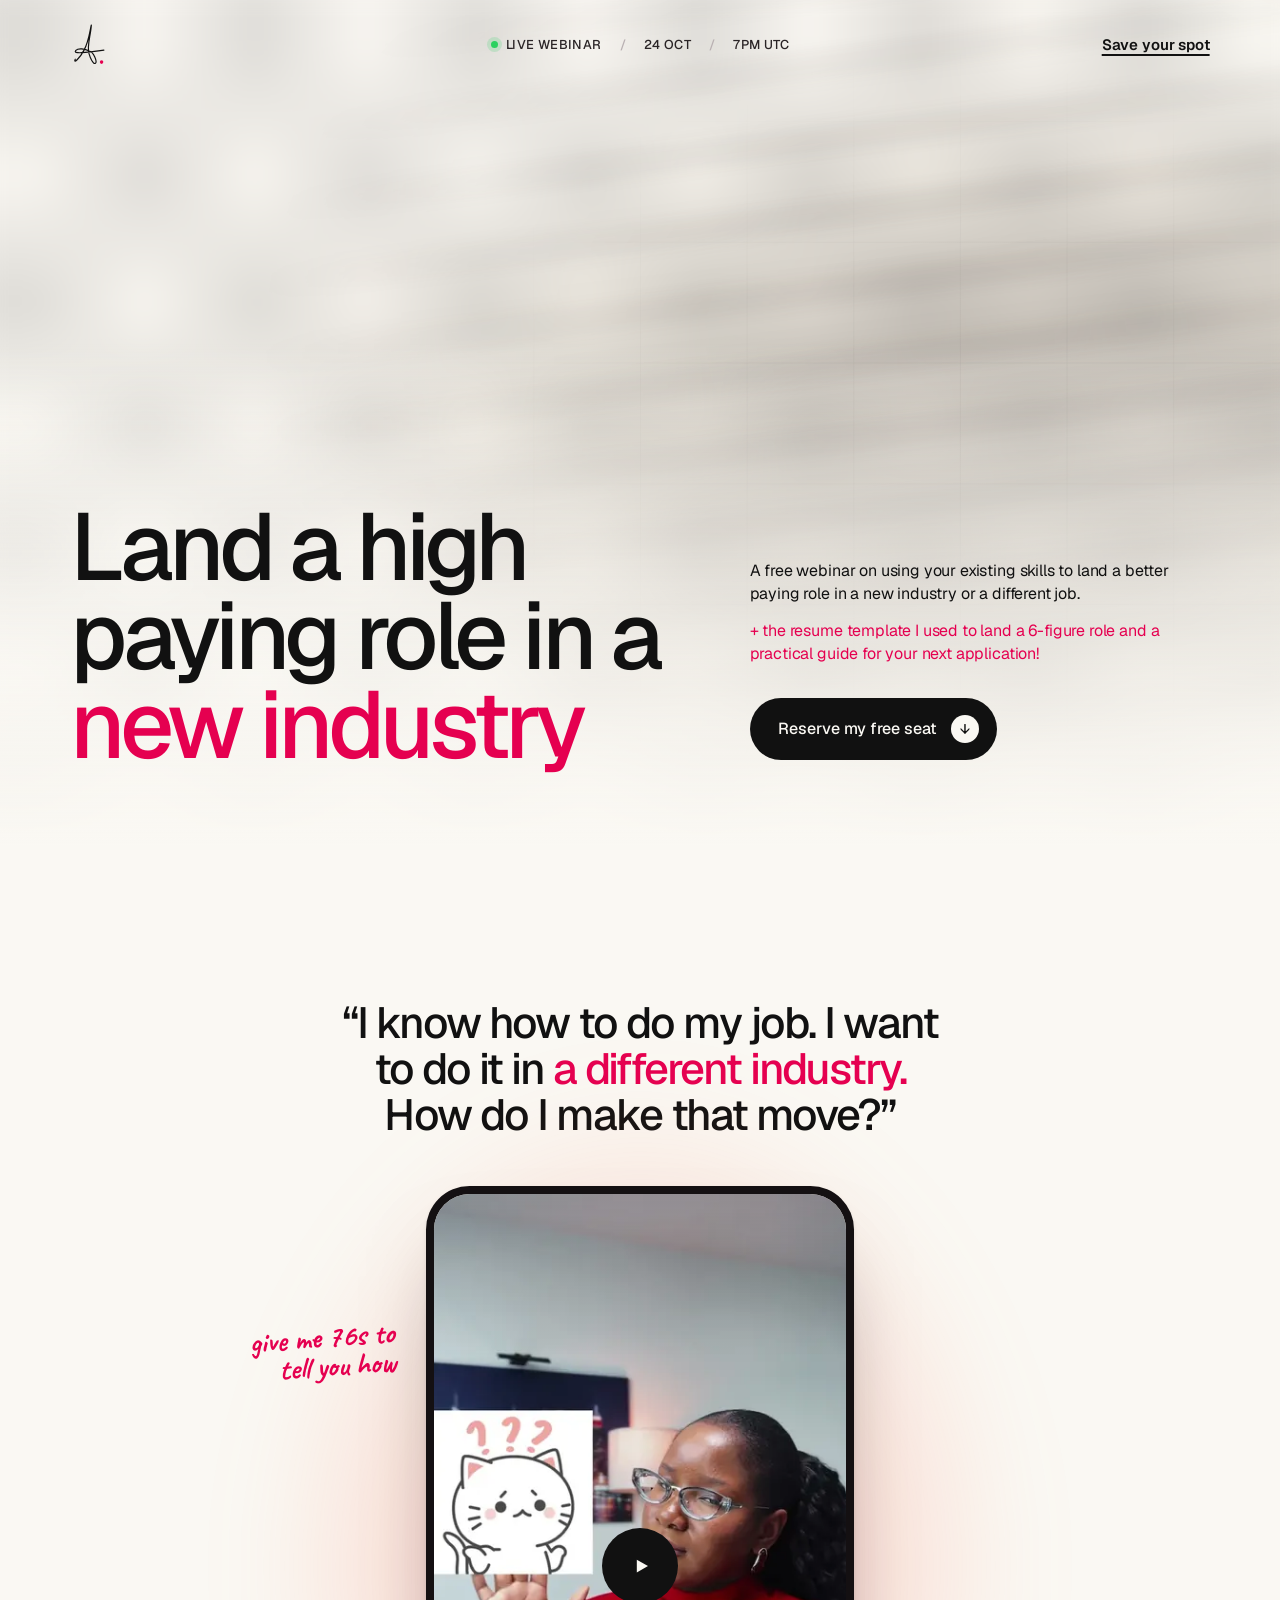
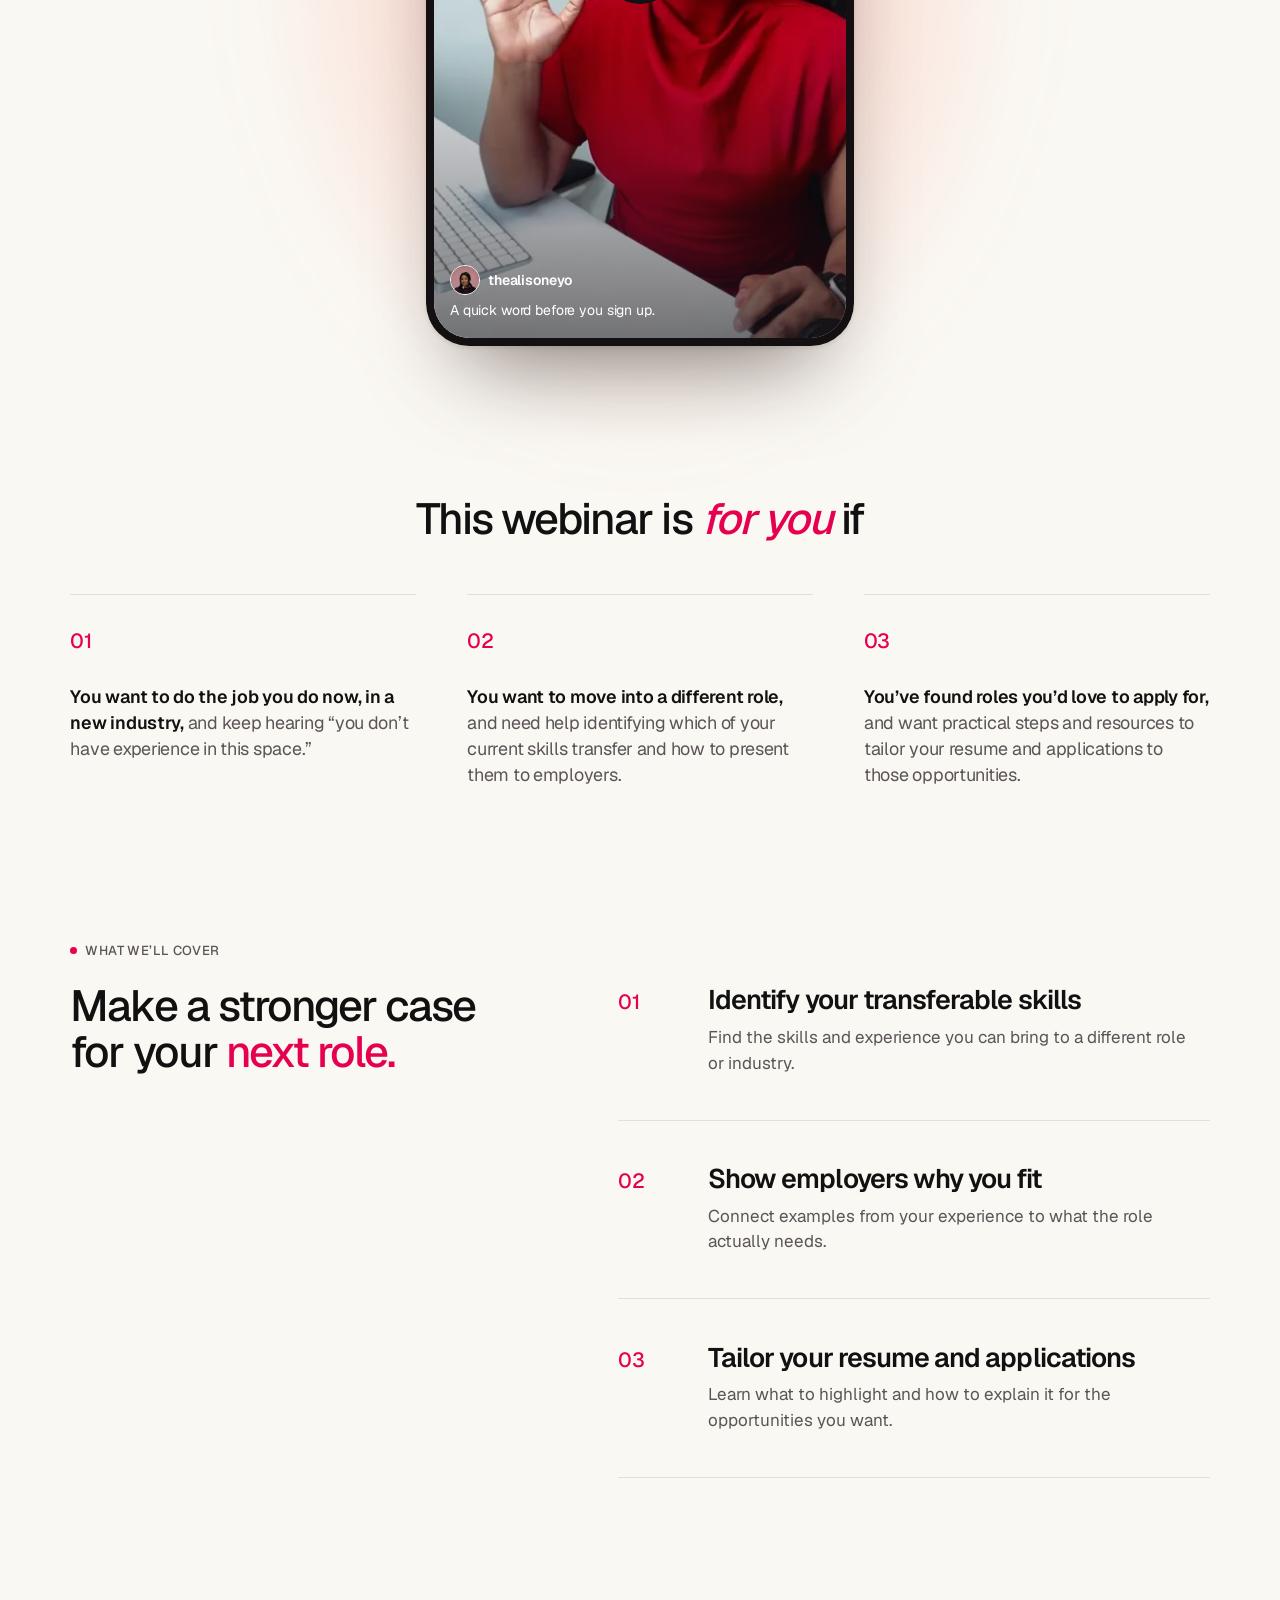
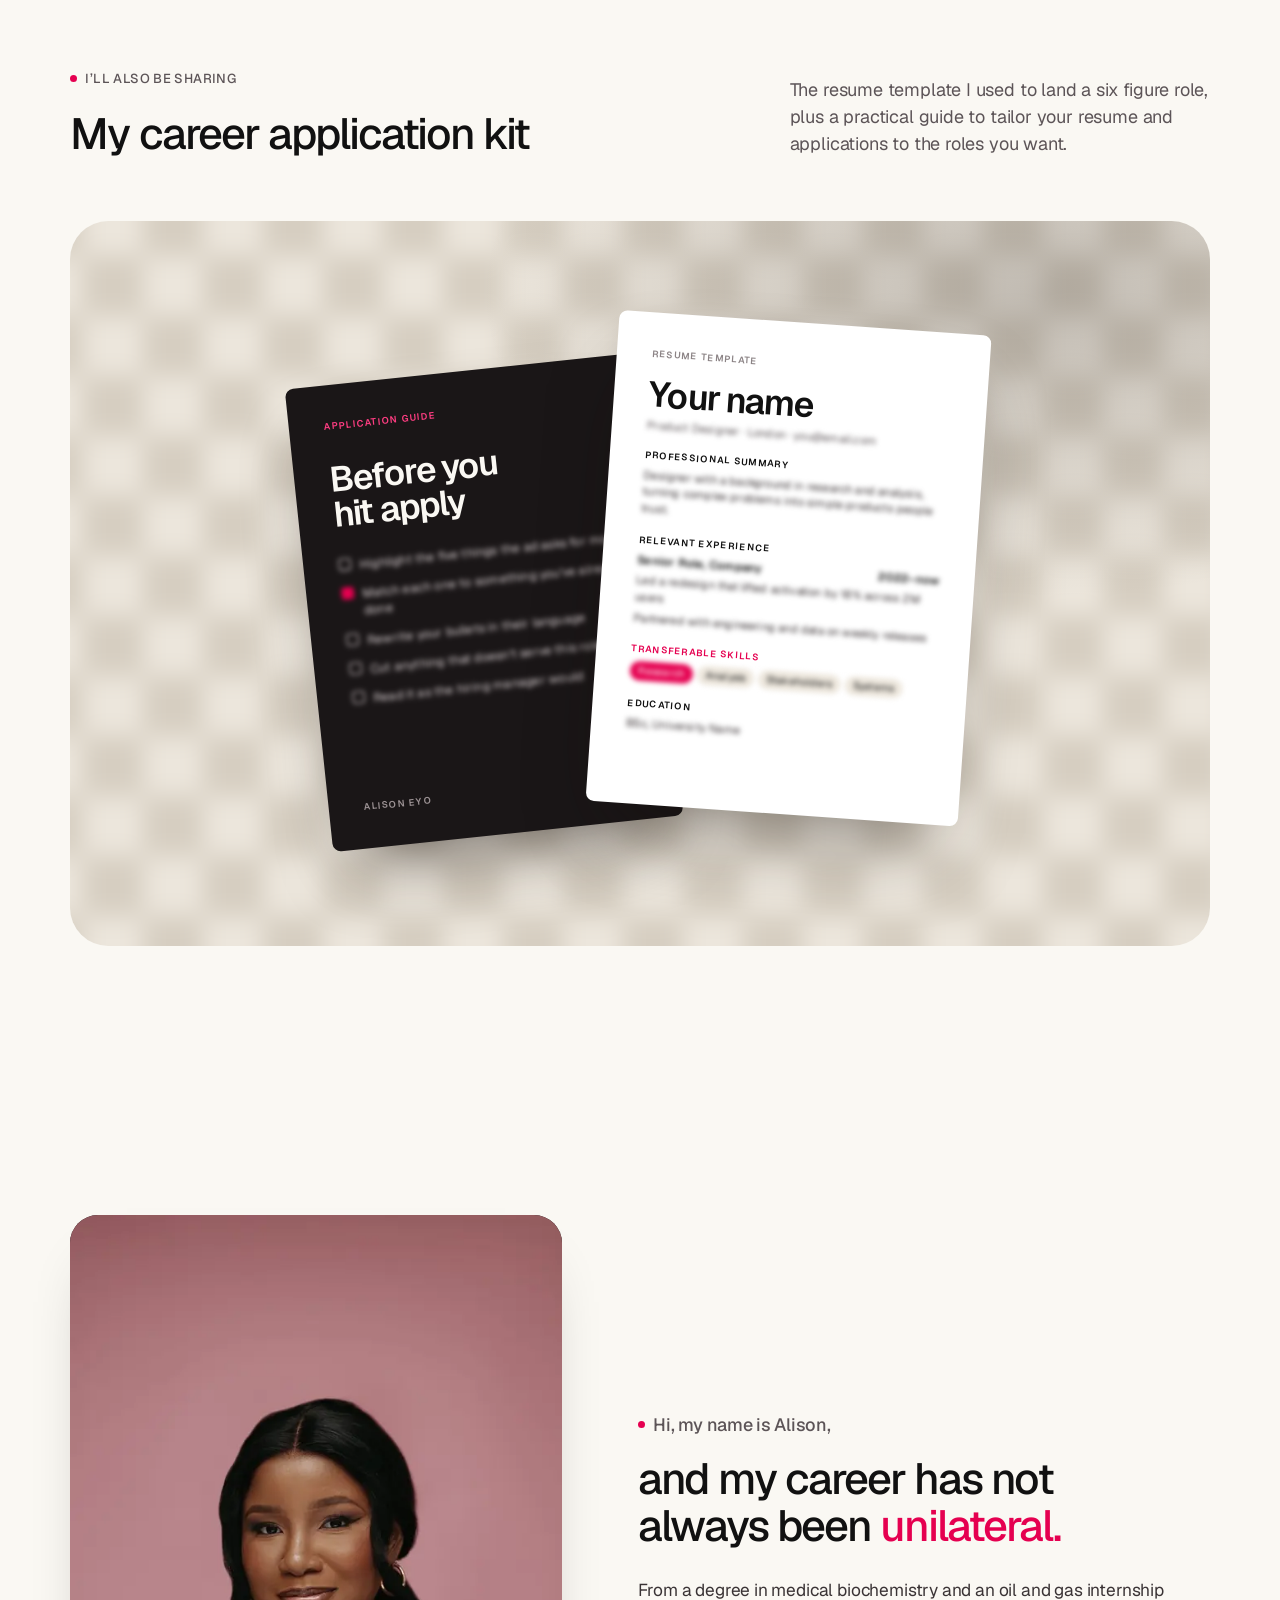
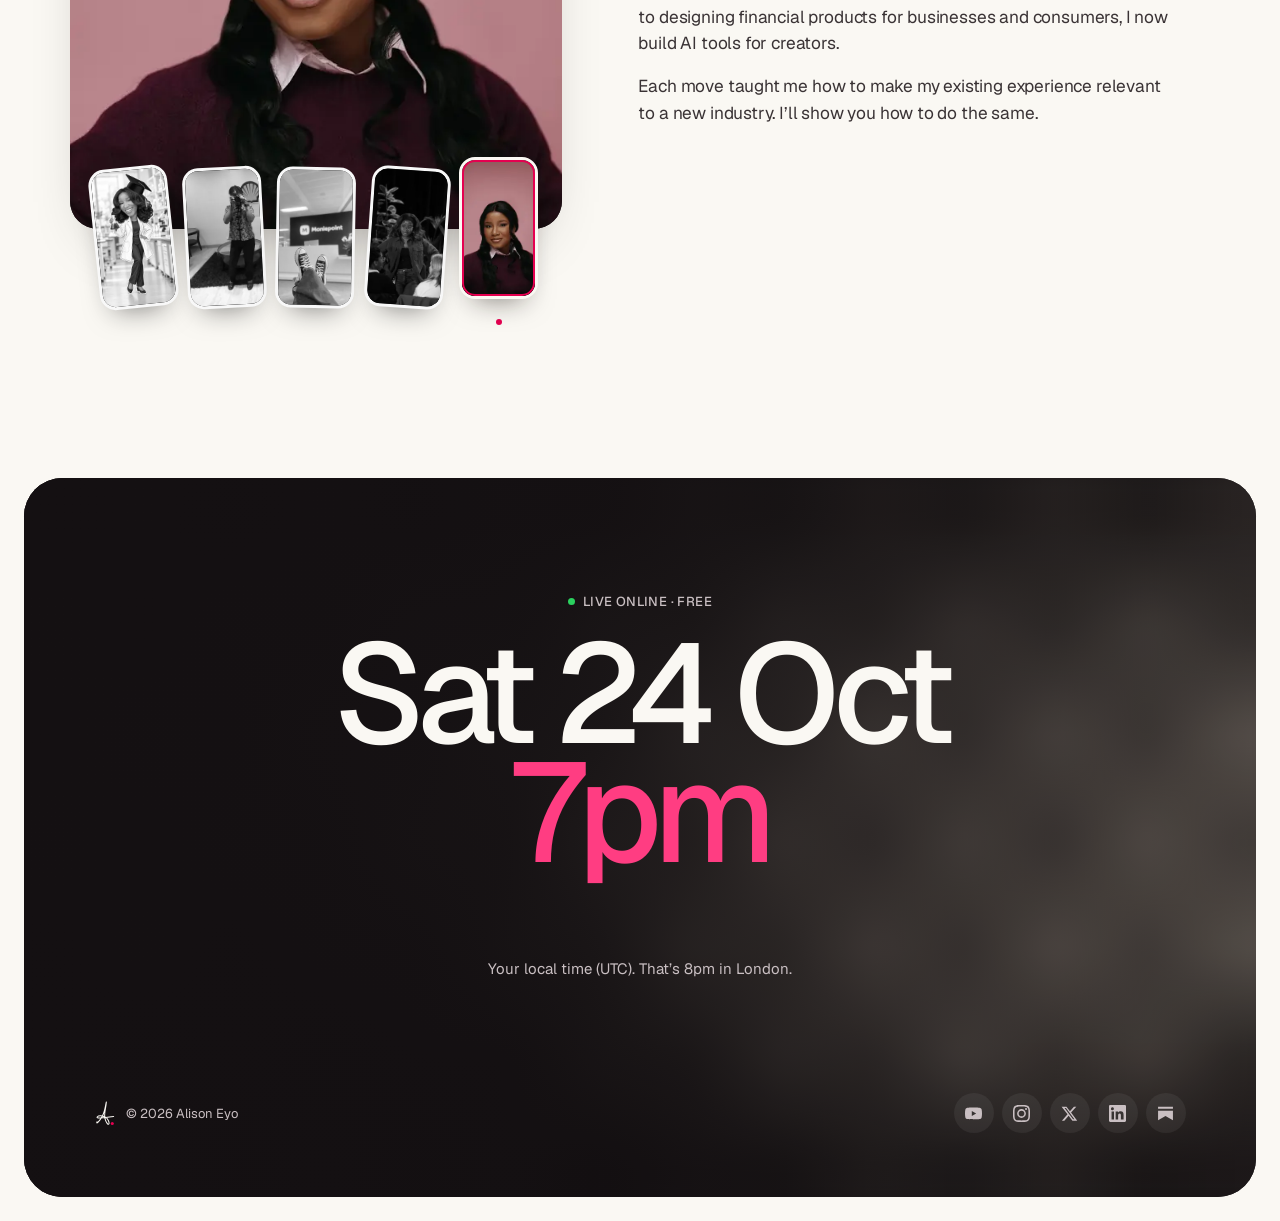
==== job/index.html @ 3618da12 "Hide YouTube's player controls; add a Tap for sound pill below the phone controls=0 and iv_load_poli" ====
<!DOCTYPE html>
<html lang="en-GB">
<head>
<meta charset="utf-8">
<meta name="viewport" content="width=device-width, initial-scale=1">
<title>Land a High Paying Role in a New Industry · Free Webinar</title>
<meta name="description" content="Free live webinar with Alison Eyo, Sat 24 Oct, 8pm UK. Learn to use your existing skills to land a better paying role in a new industry. Free resume template.">
<link rel="canonical" href="https://www.thealisoneyo.com/job/">
<meta name="robots" content="index, follow, max-image-preview:large">
<meta name="author" content="Alison Eyo">
<meta name="theme-color" content="#FAF8F3">

<meta property="og:type" content="website">
<meta property="og:site_name" content="Alison Eyo">
<meta property="og:locale" content="en_GB">
<meta property="og:url" content="https://www.thealisoneyo.com/job/">
<meta property="og:title" content="Land a high paying role in a new industry · Free webinar">
<meta property="og:description" content="Free live webinar with Alison Eyo, Sat 24 Oct, 8pm UK. Use your existing skills to land a better paying role in a new industry.">
<meta property="og:image" content="https://www.thealisoneyo.com/job/assets/og-image.jpg">
<meta property="og:image:width" content="1200">
<meta property="og:image:height" content="630">
<meta property="og:image:alt" content="Land a high paying role in a new industry. Free live webinar with Alison Eyo, Sat 24 Oct, 8pm UK.">
<meta name="twitter:card" content="summary_large_image">
<meta name="twitter:site" content="@thealisoneyo">
<meta name="twitter:creator" content="@thealisoneyo">

<link rel="icon" href="/job/assets/favicon.svg" type="image/svg+xml">
<link rel="apple-touch-icon" href="/job/assets/apple-touch-icon.png">
<link rel="preload" href="/job/fonts/geist-latin.woff2" as="font" type="font/woff2" crossorigin>
<link rel="stylesheet" href="/job/styles.css">
<script>document.documentElement.classList.add('js')</script>
<script src="/job/main.js" defer></script>

<script type="application/ld+json">
{
  "@context": "https://schema.org",
  "@type": "Event",
  "name": "Land a high paying role in a new industry",
  "description": "A free live webinar on using your existing skills to land a better paying role in a new industry or a different job. Includes the resume template Alison used to land a six-figure role and a practical guide for your next application.",
  "startDate": "2026-10-24T20:00:00+01:00",
  "endDate": "2026-10-24T21:00:00+01:00",
  "eventStatus": "https://schema.org/EventScheduled",
  "eventAttendanceMode": "https://schema.org/OnlineEventAttendanceMode",
  "location": { "@type": "VirtualLocation", "url": "https://www.thealisoneyo.com/job/" },
  "image": ["https://www.thealisoneyo.com/job/assets/og-image.jpg"],
  "isAccessibleForFree": true,
  "inLanguage": "en-GB",
  "offers": {
    "@type": "Offer",
    "price": "0",
    "priceCurrency": "GBP",
    "availability": "https://schema.org/InStock",
    "url": "https://www.thealisoneyo.com/job/#register",
    "validFrom": "2026-10-01T00:00:00+01:00"
  },
  "organizer": { "@id": "https://www.thealisoneyo.com/#alison" },
  "performer": { "@id": "https://www.thealisoneyo.com/#alison" }
}
</script>
<script type="application/ld+json">
{
  "@context": "https://schema.org",
  "@type": "Person",
  "@id": "https://www.thealisoneyo.com/#alison",
  "name": "Alison Eyo",
  "url": "https://www.thealisoneyo.com/",
  "jobTitle": "Senior Product Designer",
  "image": "https://www.thealisoneyo.com/job/assets/alison-eyo-lg.jpg",
  "sameAs": [
    "https://www.youtube.com/@thealisoneyo",
    "https://www.instagram.com/thealisoneyo",
    "https://x.com/thealisoneyo",
    "https://www.linkedin.com/in/alison-eyo/",
    "https://substack.com/@thealisoneyo"
  ]
}
</script>
</head>
<body>
<div class="page">

  <!-- HERO -->
  <section class="hero">
    <div class="hero-bg" aria-hidden="true">
      <canvas class="hero-canvas" width="12" height="7"></canvas>
      <div class="hero-grid"></div>
      <div class="hero-blinds">
        <div class="blinds blinds-a"></div>
        <div class="blinds blinds-b"></div>
      </div>
      <div class="hero-fade"></div>
    </div>

    <header class="nav">
      <a href="#top" class="nav-logo" aria-label="Alison Eyo">
        <svg viewBox="0 0 130 150"><g fill="none" stroke="currentColor" stroke-width="4" stroke-linecap="round" stroke-linejoin="round"><path class="draw" pathLength="1" d="M18 127 C10 144 33 125 48 96 C65 65 68 28 73 10 C71 47 57 80 65 108 C69 122 79 146 87 141 C94 135 81 103 66 99 C51 91 28 88 20 97 C8 110 53 105 116 96"/></g><circle fill="#E50050" cx="108" cy="137" r="6"/></svg>
      </a>
      <div class="live nav-live">
        <span class="live-label"><span class="live-dot"></span>Live webinar</span>
        <span class="live-sep">/</span><span data-nav-date>24 Oct</span>
        <span class="live-sep">/</span><span data-nav-time>8pm UK</span>
      </div>
      <a href="#register" class="nav-cta">Save your spot</a>
    </header>

    <div id="top" class="hero-body">
      <div class="hero-live" data-reveal>
        <div class="live">
          <span class="live-label"><span class="live-dot"></span>Live webinar</span>
          <span class="live-sep">/</span><span data-nav-date>24 Oct</span>
          <span class="live-sep">/</span><span data-nav-time>8pm UK</span>
        </div>
      </div>
      <h1 class="hero-title" data-reveal>Land a high paying role in a <span class="pink">new industry</span></h1>
      <div class="hero-copy" data-reveal data-delay="150">
        <p>A free webinar on using your existing skills to land a better paying role in a new industry or a different job.</p>
        <p class="pink">+ the resume template I used to land a <span class="nowrap">6-figure</span> role and a practical guide for your next application!</p>
        <a href="#register" class="btn-dark">Reserve my free seat<span class="btn-dark-icon" aria-hidden="true">↓</span></a>
      </div>
    </div>
  </section>

  <!-- Sticky CTA (mobile): shown between the hero button and the register section -->
  <div class="sticky-cta" aria-hidden="true">
    <a href="#register" class="btn-dark" tabindex="-1">Reserve my free seat<span class="btn-dark-icon" aria-hidden="true">↓</span></a>
  </div>

  <!-- FOR YOU -->
  <section class="section for-you">
    <h2 class="h2 quote" data-reveal>“I know how to do my job. I want to do it in <span class="pink">a different industry.</span><br>How do I make that move?”</h2>
    <section class="pv" id="intro-video" aria-label="A quick word from Alison">
      <div class="pv-note" aria-hidden="true">
        <p>give me 76s to tell you how</p>
        <svg class="pv-arrow pv-arrow--desk" viewBox="0 0 220 120"><g fill="none" stroke="#E50050" stroke-width="3.5" stroke-linecap="round" stroke-linejoin="round"><path data-draw data-delay="200" data-dur="1200" d="M10 12 C 40 70, 95 112, 150 96 C 178 88, 186 64, 168 54 C 150 46, 140 72, 162 86 C 180 98, 200 100, 212 98"/><path data-draw data-delay="1200" data-dur="400" d="M196 84 L 213 98 L 194 110"/></g></svg>
        <svg class="pv-arrow pv-arrow--mob" viewBox="0 0 120 90"><g fill="none" stroke="#E50050" stroke-width="3" stroke-linecap="round" stroke-linejoin="round"><path data-draw data-delay="200" data-dur="1000" d="M6 10 C 50 0, 92 18, 96 48 C 98 62, 90 74, 82 84"/><path data-draw data-delay="1100" data-dur="350" d="M70 76 L 82 86 L 94 74"/></g></svg>
      </div>

      <div class="pv-phone">
        <div class="pv-glow" aria-hidden="true"></div>
        <div class="pv-screen">
          <!-- Cover image from the video; main.js swaps in the YouTube player (CONFIG.videoUrl) -->
          <picture>
            <source type="image/webp" srcset="/job/assets/video-cover-440.webp 440w, /job/assets/video-cover-880.webp 880w" sizes="(max-width: 639px) 72vw, 430px">
            <img class="pv-cover" src="/job/assets/video-cover-880.jpg" alt="" width="880" height="1564" loading="lazy" decoding="async">
          </picture>
          <div class="pv-ph-shade"></div>
          <button class="pv-play" type="button" aria-label="Play video" disabled><svg viewBox="0 0 24 24" aria-hidden="true"><path d="M6 4 L20 12 L6 20 Z" fill="currentColor"/></svg></button>
          <div class="pv-cap">
            <div class="pv-handle"><img src="/job/assets/alison-eyo-avatar.webp" alt="" width="28" height="28" loading="lazy" decoding="async">thealisoneyo</div>
            <p>A quick word before you sign up.</p>
          </div>
        </div>
        <button class="pv-sound" type="button" aria-pressed="false" hidden>
          <svg class="pv-sound-off" viewBox="0 0 24 24" aria-hidden="true"><path d="M4 9h4l5-4v14l-5-4H4z" fill="currentColor"/><path d="M17 9l5 6M22 9l-5 6" fill="none" stroke="currentColor" stroke-width="2" stroke-linecap="round"/></svg>
          <svg class="pv-sound-on" viewBox="0 0 24 24" aria-hidden="true"><path d="M4 9h4l5-4v14l-5-4H4z" fill="currentColor"/><path d="M16.5 8.5a5 5 0 0 1 0 7M19 6a8.5 8.5 0 0 1 0 12" fill="none" stroke="currentColor" stroke-width="2" stroke-linecap="round"/></svg>
          <span>Tap for sound</span>
        </button>
      </div>
    </section>

    <h2 class="h2 for-you-title" data-reveal>This webinar is <span class="pink"><em>for you</em></span> if</h2>

    <div class="audience">
      <div class="audience-item" data-reveal>
        <span class="num">01</span>
        <p><strong>You want to do the job you do now, in a new industry,</strong> <span class="muted">and keep hearing “you don’t have experience in this space.”</span></p>
      </div>
      <div class="audience-item" data-reveal>
        <span class="num">02</span>
        <p><strong>You want to move into a different role,</strong> <span class="muted">and need help identifying which of your current skills transfer and how to present them to employers.</span></p>
      </div>
      <div class="audience-item" data-reveal>
        <span class="num">03</span>
        <p><strong>You’ve found roles you’d love to apply for,</strong> <span class="muted">and want practical steps and resources to tailor your resume and applications to those opportunities.</span></p>
      </div>
    </div>
  </section>

  <!-- CURRICULUM -->
  <section class="section curriculum">
    <div class="curriculum-inner">
      <div class="curriculum-head">
        <div class="eyebrow" data-reveal><span class="eyebrow-dot"></span>What we’ll cover</div>
        <h2 class="h2" data-reveal>Make a stronger case for your <span class="pink">next role.</span></h2>
      </div>
      <div class="lessons">
        <div class="lesson" data-reveal>
          <span class="num lesson-num">01</span>
          <div class="lesson-text">
            <h3>Identify your transferable skills</h3>
            <p>Find the skills and experience you can bring to a different role or industry.</p>
          </div>
        </div>
        <div class="lesson" data-reveal>
          <span class="num lesson-num">02</span>
          <div class="lesson-text">
            <h3>Show employers why you fit</h3>
            <p>Connect examples from your experience to what the role actually needs.</p>
          </div>
        </div>
        <div class="lesson" data-reveal>
          <span class="num lesson-num">03</span>
          <div class="lesson-text">
            <h3>Tailor your resume and applications</h3>
            <p>Learn what to highlight and how to explain it for the opportunities you want.</p>
          </div>
        </div>
      </div>
    </div>
  </section>

  <!-- TAKEAWAYS -->
  <section class="section takeaways">
    <div class="takeaways-head">
      <div>
        <div class="eyebrow" data-reveal><span class="eyebrow-dot"></span>I’ll also be sharing</div>
        <h2 class="h2" data-reveal>My career application kit</h2>
      </div>
      <p class="takeaways-lede" data-reveal>The resume template I used to land a six figure role, plus a practical guide to tailor your resume and applications to the roles you want.</p>
    </div>

    <div class="kit" data-reveal>
      <div class="kit-checker"></div>
      <div class="kit-shade"></div>
      <div class="kit-stage">
        <div class="kit-doc kit-guide">
          <div class="kit-label kit-label-pink">Application guide</div>
          <div class="kit-title kit-guide-title">Before you<br>hit apply</div>
          <div class="kit-checklist" aria-hidden="true">
            <div><span class="box"></span>Highlight the five things the ad asks for most</div>
            <div><span class="box box-on"></span>Match each one to something you’ve already done</div>
            <div><span class="box"></span>Rewrite your bullets in their language</div>
            <div><span class="box"></span>Cut anything that doesn’t serve this role</div>
            <div><span class="box"></span>Read it as the hiring manager would</div>
          </div>
          <div class="kit-guide-foot">
            <span class="kit-label kit-label-dim">Alison Eyo</span>
            <svg viewBox="0 0 130 150" class="kit-logo"><g fill="none" stroke="currentColor" stroke-width="6" stroke-linecap="round" stroke-linejoin="round"><path d="M18 127 C10 144 33 125 48 96 C65 65 68 28 73 10 C71 47 57 80 65 108 C69 122 79 146 87 141 C94 135 81 103 66 99 C51 91 28 88 20 97 C8 110 53 105 116 96"/></g><circle fill="#E50050" cx="108" cy="137" r="9"/></svg>
          </div>
        </div>

        <div class="kit-doc kit-resume">
          <div class="kit-label kit-label-grey">Resume template</div>
          <div>
            <div class="kit-title">Your name</div>
            <div class="blurred kit-contact" aria-hidden="true">Product Designer · London · you@email.com</div>
          </div>
          <div>
            <div class="kit-label kit-heading">Professional summary</div>
            <div class="blurred kit-body" aria-hidden="true">Designer with a background in research and analysis, turning complex problems into simple products people trust.</div>
          </div>
          <div>
            <div class="kit-label kit-heading">Relevant experience</div>
            <div class="blurred kit-body kit-exp" aria-hidden="true">
              <div class="kit-exp-row"><span>Senior Role, Company</span><span>2022–now</span></div>
              <div>Led a redesign that lifted activation by 18% across 2M users</div>
              <div>Partnered with engineering and data on weekly releases</div>
            </div>
          </div>
          <div>
            <div class="kit-label kit-heading kit-label-pink-strong">Transferable skills</div>
            <div class="blurred kit-tags" aria-hidden="true">
              <span class="tag tag-on">Research</span><span class="tag">Analysis</span><span class="tag">Stakeholders</span><span class="tag">Systems</span>
            </div>
          </div>
          <div>
            <div class="kit-label kit-heading">Education</div>
            <div class="blurred kit-body" aria-hidden="true">BSc, University Name</div>
          </div>
        </div>
      </div>
    </div>
  </section>

  <!-- ABOUT -->
  <section class="section about">
    <div class="about-inner">
      <div class="gallery" data-reveal>
        <div class="gallery-main">
          <div class="gallery-main-img">
            <picture>
              <source type="image/webp" srcset="/job/assets/alison-eyo-600.webp 600w, /job/assets/alison-eyo-lg.webp 1013w" sizes="(max-width: 600px) calc(100vw - 40px), 520px">
              <img src="/job/assets/alison-eyo-lg.jpg" alt="Alison Eyo today" width="1013" height="1417" loading="lazy" decoding="async">
            </picture>
          </div>
          <div class="gallery-tip" aria-hidden="true"><div class="gallery-tip-text"></div></div>
        </div>
        <div class="thumbs">
          <div class="thumb-wrap">
            <button type="button" class="thumb" data-key="undergrad" aria-label="Show Undergrad" title="Undergrad" aria-pressed="false" style="--rot:-6deg">
              <img src="/job/assets/era-undergrad-thumb.webp" alt="" width="180" height="320" decoding="async" style="object-position:50% 0%" loading="lazy">
              <span class="thumb-ring"></span>
            </button>
            <span class="thumb-dot"></span>
          </div>
          <div class="thumb-wrap">
            <button type="button" class="thumb" data-key="ioc" aria-label="Show Oil &amp; gas" title="Oil &amp; gas" aria-pressed="false" style="--rot:-3deg">
              <img src="/job/assets/era-oilgas-thumb.webp" alt="" width="180" height="320" decoding="async" style="object-position:6% 50%" loading="lazy">
              <span class="thumb-ring"></span>
            </button>
            <span class="thumb-dot"></span>
          </div>
          <div class="thumb-wrap">
            <button type="button" class="thumb" data-key="fintech" aria-label="Show Fintech" title="Fintech" aria-pressed="false" style="--rot:1deg">
              <img src="/job/assets/era-fintech-thumb.webp" alt="" width="180" height="320" decoding="async" style="object-position:50% 55%" loading="lazy">
              <span class="thumb-ring"></span>
            </button>
            <span class="thumb-dot"></span>
          </div>
          <div class="thumb-wrap">
            <button type="button" class="thumb" data-key="ai" aria-label="Show Creative AI" title="Creative AI" aria-pressed="false" style="--rot:4deg">
              <img src="/job/assets/era-creativeai-thumb.webp" alt="" width="180" height="320" decoding="async" style="object-position:52% 35%" loading="lazy">
              <span class="thumb-ring"></span>
            </button>
            <span class="thumb-dot"></span>
          </div>
          <div class="thumb-wrap">
            <button type="button" class="thumb is-active" data-key="now" aria-label="Show Today" title="Today" aria-pressed="true" style="--rot:7deg">
              <img src="/job/assets/alison-eyo-thumb.webp" alt="" width="180" height="320" decoding="async" style="object-position:50% 25%" loading="lazy">
              <span class="thumb-ring"></span>
            </button>
            <span class="thumb-dot"></span>
          </div>
        </div>
      </div>
      <div class="about-text">
        <div class="about-hi" data-reveal><span class="eyebrow-dot"></span>Hi, my name is Alison,</div>
        <h2 class="h2 about-title" data-reveal>and my career has not always been <span class="pink">unilateral.</span></h2>
        <div class="about-body" data-reveal>
          <p>From a degree in medical biochemistry and an oil and gas internship to designing financial products for businesses and consumers, I now build AI tools for creators.</p>
          <p>Each move taught me how to make my existing experience relevant to a new industry. I’ll show you how to do the same.</p>
        </div>
      </div>
    </div>
  </section>

  <!-- REGISTER -->
  <section id="register" class="register">
    <div class="register-panel">
      <canvas class="cta-canvas" width="14" height="7" aria-hidden="true"></canvas>
      <div class="register-shade"></div>
      <div class="register-inner">
        <div class="register-main" data-reveal>
          <div class="eyebrow eyebrow-dark"><span class="eyebrow-dot eyebrow-dot-green"></span>Live online · Free</div>
          <h2 class="big-date"><span data-big-date>Sat 24 Oct</span><br><span class="pink-dark" data-big-time>8pm UK</span></h2>

          <div class="signup-embed">
            <div data-serlzo-form="f9dd63874dc27eadd3" data-serlzo-title="Reserve your free seat" data-serlzo-min-height="320px"></div>
          </div>

          <p class="london-note" data-london-note hidden></p>
        </div>

        <footer class="footer">
          <div class="footer-brand">
            <svg viewBox="0 0 130 150" class="footer-logo"><g fill="none" stroke="currentColor" stroke-width="6" stroke-linecap="round" stroke-linejoin="round"><path d="M18 127 C10 144 33 125 48 96 C65 65 68 28 73 10 C71 47 57 80 65 108 C69 122 79 146 87 141 C94 135 81 103 66 99 C51 91 28 88 20 97 C8 110 53 105 116 96"/></g><circle fill="#E50050" cx="108" cy="137" r="9"/></svg>
            <span>© 2026 Alison Eyo</span>
          </div>
          <nav class="socials" aria-label="Social links">
            <a href="https://www.youtube.com/@thealisoneyo" target="_blank" rel="noopener" aria-label="YouTube" title="YouTube"><svg viewBox="0 0 24 24" fill="currentColor"><path d="M23.5 6.2a3 3 0 0 0-2.1-2.1C19.5 3.6 12 3.6 12 3.6s-7.5 0-9.4.5A3 3 0 0 0 .5 6.2 31 31 0 0 0 0 12a31 31 0 0 0 .5 5.8 3 3 0 0 0 2.1 2.1c1.9.5 9.4.5 9.4.5s7.5 0 9.4-.5a3 3 0 0 0 2.1-2.1A31 31 0 0 0 24 12a31 31 0 0 0-.5-5.8zM9.6 15.6V8.4l6.2 3.6-6.2 3.6z"/></svg></a>
            <a href="https://www.instagram.com/thealisoneyo" target="_blank" rel="noopener" aria-label="Instagram" title="Instagram"><svg viewBox="0 0 24 24" fill="currentColor"><path d="M12 2.2c3.2 0 3.6 0 4.8.1 3.3.1 4.8 1.7 4.9 4.9.1 1.3.1 1.6.1 4.8s0 3.6-.1 4.8c-.1 3.2-1.7 4.8-4.9 4.9-1.3.1-1.6.1-4.8.1s-3.6 0-4.8-.1c-3.3-.1-4.8-1.7-4.9-4.9C2.2 15.6 2.2 15.2 2.2 12s0-3.6.1-4.8C2.4 3.9 3.9 2.4 7.2 2.3 8.4 2.2 8.8 2.2 12 2.2zM12 0C8.7 0 8.3 0 7.1.1 2.7.3.3 2.7.1 7.1 0 8.3 0 8.7 0 12s0 3.7.1 4.9c.2 4.4 2.6 6.8 7 7 1.2.1 1.6.1 4.9.1s3.7 0 4.9-.1c4.4-.2 6.8-2.6 7-7 .1-1.2.1-1.6.1-4.9s0-3.7-.1-4.9c-.2-4.4-2.6-6.8-7-7C15.7 0 15.3 0 12 0zm0 5.8a6.2 6.2 0 1 0 0 12.4 6.2 6.2 0 0 0 0-12.4zM12 16a4 4 0 1 1 0-8 4 4 0 0 1 0 8zm6.4-11.8a1.4 1.4 0 1 0 0 2.9 1.4 1.4 0 0 0 0-2.9z"/></svg></a>
            <a href="https://x.com/thealisoneyo" target="_blank" rel="noopener" aria-label="X" title="X"><svg viewBox="0 0 24 24" fill="currentColor"><path d="M18.2 2.3h3.4l-7.4 8.4 8.7 11.5h-6.8l-5.3-7-6.1 7H1.3l7.9-9L.8 2.3h7l4.8 6.4 5.6-6.4zm-1.2 17.9h1.9L7 4.2H5l12 16z"/></svg></a>
            <a href="https://www.linkedin.com/in/alison-eyo/" target="_blank" rel="noopener" aria-label="LinkedIn" title="LinkedIn"><svg viewBox="0 0 24 24" fill="currentColor"><path d="M20.4 20.5h-3.6v-5.6c0-1.3 0-3-1.8-3s-2.1 1.4-2.1 2.9v5.7H9.4V9h3.4v1.6h.1c.5-.9 1.6-1.8 3.4-1.8 3.6 0 4.3 2.4 4.3 5.5v6.2zM5.3 7.4a2.1 2.1 0 1 1 0-4.1 2.1 2.1 0 0 1 0 4.1zM7.1 20.5H3.6V9h3.5v11.5zM22.2 0H1.8C.8 0 0 .8 0 1.7v20.6c0 .9.8 1.7 1.8 1.7h20.4c1 0 1.8-.8 1.8-1.7V1.7C24 .8 23.2 0 22.2 0z"/></svg></a>
            <a href="https://substack.com/@thealisoneyo" target="_blank" rel="noopener" aria-label="Substack" title="Substack"><svg viewBox="0 0 24 24" fill="currentColor"><path d="M22.5 5.4H1.5V2.6h21v2.8zM1.5 8.2v13.2L12 15.6l10.5 5.8V8.2h-21zM22.5 0H1.5"/></svg></a>
          </nav>
        </footer>
      </div>
    </div>
  </section>
</div>
</body>
</html>
---- job/styles.css ----
/* Alison Eyo · Webinar landing page
   Breakpoints: mobile < 640px · tablet 640–1099px · desktop ≥ 1100px */

@font-face {
  font-family: 'Geist';
  font-style: normal;
  font-weight: 300 700;
  font-display: swap;
  src: url('/job/fonts/geist-latin.woff2') format('woff2');
}
@font-face {
  font-family: 'Caveat';
  font-style: normal;
  font-weight: 700;
  font-display: swap;
  src: url('/job/fonts/caveat-latin-700.woff2') format('woff2');
}
/* Metric-matched local fallback so text doesn't jump when Geist arrives */
@font-face {
  font-family: 'Geist Fallback';
  src: local('Arial'), local('Helvetica Neue'), local('Helvetica');
  ascent-override: 95.94%;
  descent-override: 28.16%;
  line-gap-override: 0%;
  size-adjust: 104.76%;
}

:root {
  --bg: #FAF8F3;
  --ink: #111;
  --muted: #5C5457;
  --muted-dark: #C9BFC2;
  --pink: #E50050;
  --pink-dark: #FF3D82;
  --green: #2BD15F;
  --dark: #141012;
  --ease: cubic-bezier(.2,.8,.2,1);
  --gutter: clamp(20px,5.5vw,96px);
}

html { scroll-behavior: smooth; }
body {
  margin: 0;
  background: var(--bg);
  color: var(--ink);
  -webkit-font-smoothing: antialiased;
}
a { color: var(--ink); }
a:hover { color: var(--pink); }
::selection { background: var(--pink); color: #fff; }
input::placeholder { color: #8C8486; }
[hidden] { display: none !important; }

.page {
  font-family: 'Geist', 'Geist Fallback', system-ui, sans-serif;
  background: var(--bg);
  color: var(--ink);
  overflow-x: clip;
}

.pink { color: var(--pink); }
.pink-dark { color: var(--pink-dark); }
.nowrap { white-space: nowrap; }
.muted { color: var(--muted); }

.section {
  max-width: 1440px;
  margin: 0 auto;
  box-sizing: border-box;
}

.h2 {
  margin: 0;
  font-weight: 500;
  font-size: clamp(28px,3.4vw,52px);
  line-height: 1.06;
  letter-spacing: -.045em;
  text-wrap: balance;
}

.eyebrow {
  display: flex;
  align-items: center;
  gap: 8px;
  font-size: 13px;
  font-weight: 500;
  letter-spacing: .03em;
  text-transform: uppercase;
  color: var(--muted);
  margin-bottom: 24px;
}
.eyebrow-dot {
  width: 7px;
  height: 7px;
  border-radius: 50%;
  background: var(--pink);
}
.eyebrow-dot-green { background: var(--green); }

.num {
  font-weight: 500;
  font-size: clamp(18px,1.6vw,22px);
  letter-spacing: -.03em;
  color: var(--pink);
}

/* ---------- Hero ---------- */

.hero {
  position: relative;
  min-height: max(640px,94vh);
  display: flex;
  flex-direction: column;
  isolation: isolate;
  --hero-bg-opacity: .5;
  --blinds-at: 74% 40%;
  --blinds-opacity: 1;
}

.hero-bg {
  position: absolute;
  inset: 0;
  overflow: hidden;
  z-index: -1;
  pointer-events: none;
}
.hero-canvas {
  position: absolute;
  inset: 0;
  width: 100%;
  height: 100%;
  filter: blur(14px) saturate(1.05);
  transform: scale(1.04);
  opacity: var(--hero-bg-opacity);
}
.hero-grid {
  position: absolute;
  inset: 0;
  background-image:
    linear-gradient(rgba(17,17,17,.045) 1px,transparent 1px),
    linear-gradient(90deg,rgba(17,17,17,.045) 1px,transparent 1px);
  background-size: calc(100% / 12) calc(100% / 7);
  -webkit-mask-image: radial-gradient(ellipse 55% 60% at 76% 52%,#000 0%,transparent 80%);
  mask-image: radial-gradient(ellipse 55% 60% at 76% 52%,#000 0%,transparent 80%);
}
.hero-blinds {
  position: absolute;
  inset: 0;
  -webkit-mask-image: radial-gradient(ellipse 70% 80% at var(--blinds-at),#000 10%,transparent 78%);
  mask-image: radial-gradient(ellipse 70% 80% at var(--blinds-at),#000 10%,transparent 78%);
  opacity: var(--blinds-opacity);
}
.blinds {
  position: absolute;
  inset: -30%;
  mix-blend-mode: multiply;
  transform: rotate(-9deg);
  will-change: transform, opacity;
}
.blinds-a {
  background: repeating-linear-gradient(to bottom,rgba(38,30,24,0) 0 30px,rgba(38,30,24,.08) 38px 58px,rgba(38,30,24,0) 66px 72px);
  filter: blur(5px);
}
.blinds-b {
  background: repeating-linear-gradient(to bottom,rgba(38,30,24,0) 0 52px,rgba(38,30,24,.035) 60px 72px);
  filter: blur(10px);
}
.hero-fade {
  position: absolute;
  inset: 0;
  background: linear-gradient(to top,#FAF8F3 0%,rgba(250,248,243,.6) 30%,rgba(250,248,243,0) 60%);
}

.nav {
  width: 100%;
  max-width: 1440px;
  margin: 0 auto;
  box-sizing: border-box;
  padding: 22px var(--gutter);
  display: grid;
  grid-template-columns: minmax(38px,1fr) minmax(0,auto) minmax(auto,1fr);
  align-items: center;
  gap: 12px;
}
.nav-logo {
  display: flex;
  color: var(--ink);
  justify-self: start;
}
.nav-logo svg { width: 38px; height: 44px; }
.nav-cta {
  justify-self: end;
  font-size: 15px;
  font-weight: 600;
  letter-spacing: -.01em;
  text-decoration: underline;
  text-decoration-thickness: 1.5px;
  text-underline-offset: 4px;
  white-space: nowrap;
}

.live {
  display: flex;
  flex-wrap: wrap;
  justify-content: center;
  align-items: center;
  gap: 4px clamp(8px,1.4vw,18px);
  min-width: 0;
  font-size: clamp(11px,1vw,13px);
  font-weight: 500;
  letter-spacing: .03em;
  text-transform: uppercase;
  color: #2A2426;
  white-space: nowrap;
}
.live-label { display: flex; align-items: center; gap: 8px; }
.live-dot {
  width: 7px;
  height: 7px;
  border-radius: 50%;
  background: var(--green);
  box-shadow: 0 0 0 4px rgba(43,209,95,.18);
}
.live-sep { color: #B9B0B2; }

.hero-body {
  flex: 1;
  max-width: 1440px;
  width: 100%;
  box-sizing: border-box;
  margin: 0 auto;
  padding: clamp(80px,12vw,180px) var(--gutter) clamp(48px,6vw,88px);
  display: flex;
  flex-wrap: wrap;
  align-items: flex-end;
  align-content: flex-end;
  justify-content: space-between;
  gap: clamp(20px,3.4vw,48px) 64px;
}
.hero-live { display: none; flex: 1 1 100%; }
.hero-live .live { justify-content: flex-start; font-size: 12px; }

.hero-title {
  margin: 0;
  font-weight: 500;
  font-size: clamp(46px,7.4vw,112px);
  line-height: .94;
  letter-spacing: -.055em;
  flex: 1 1 560px;
  max-width: 12ch;
}
.hero-copy {
  flex: 0 1 460px;
  padding-bottom: .6em;
}
.hero-copy p {
  margin: 0 0 14px;
  font-size: clamp(16px,1.25vw,18px);
  line-height: 1.45;
  letter-spacing: -.01em;
  text-wrap: pretty;
}
.hero-copy p.pink { margin-bottom: 32px; text-wrap: wrap; }

.btn-dark {
  display: inline-flex;
  align-items: center;
  justify-content: flex-start;
  box-sizing: border-box;
  gap: 14px;
  background: var(--ink);
  color: var(--bg);
  text-decoration: none;
  font-size: 16px;
  font-weight: 500;
  padding: 17px 18px 17px 28px;
  border-radius: 999px;
  transition: background .25s, transform .25s;
}
.btn-dark:hover {
  background: var(--pink);
  color: #fff;
  transform: translateY(-2px);
}
.btn-dark-icon {
  display: inline-flex;
  width: 28px;
  height: 28px;
  border-radius: 50%;
  background: var(--bg);
  color: var(--ink);
  align-items: center;
  justify-content: center;
  font-size: 14px;
}

/* Logo stroke draws itself in on load */
.js .draw {
  stroke-dasharray: 1;
  stroke-dashoffset: 1;
  animation: draw 1.6s var(--ease) .15s forwards;
}
@keyframes draw { to { stroke-dashoffset: 0; } }

/* ---------- For you ---------- */

.for-you {
  padding: clamp(96px,12vw,180px) var(--gutter) 0;
}
.quote {
  margin: 0 auto;
  max-width: 22ch;
  text-align: center;
}
/* Phone video (from the phone-video handoff; every class is prefixed .pv) */
@property --gx{syntax:'<percentage>';inherits:false;initial-value:50%}
@property --gy{syntax:'<percentage>';inherits:false;initial-value:50%}
@property --ga{syntax:'<number>';inherits:false;initial-value:.55}

.pv{position:relative;display:flex;justify-content:center;isolation:isolate;padding:48px 20px}

/* Note + arrow */
.pv-note{position:absolute;z-index:2;top:22%;right:calc(50% + var(--phone-h) * .28125 + 28px);width:clamp(187px,17vw,255px);display:flex;flex-direction:column;align-items:flex-end;gap:6px;transform:rotate(-4deg);pointer-events:none}
.pv-note p{margin:0;font-family:'Caveat',cursive;font-weight:700;color:#E50050;line-height:.95;font-size:clamp(27.2px,2.38vw,37.4px);text-align:right;text-wrap:balance}
.pv-arrow{overflow:visible}
.pv-arrow--desk{width:72%;margin-top:4px}
.pv-arrow--mob{display:none}

/* Phone */
.pv{--phone-h:clamp(460px,calc(100vh - 140px),760px)}
.pv-phone{position:relative;flex:none;height:var(--phone-h);aspect-ratio:9/16;box-sizing:border-box;padding:8px;border-radius:clamp(36px,3.4vw,48px);background:#141012;box-shadow:0 2px 4px rgba(17,17,17,.08),0 50px 90px -40px rgba(17,17,17,.55)}
.pv-screen{position:relative;width:100%;height:100%;border-radius:clamp(29px,2.8vw,40px);overflow:hidden;background:#E9E3D9;isolation:isolate}
.pv-screen iframe,.pv-screen video{position:absolute;inset:0;width:100%;height:100%;border:0;object-fit:cover}
/* Sound toggle, below the phone (outside the YouTube player, which runs without controls) */
.pv-sound{position:absolute;left:50%;top:calc(100% + 14px);transform:translateX(-50%);display:inline-flex;align-items:center;gap:8px;padding:9px 16px 9px 13px;border:0;border-radius:999px;background:#141012;color:#FAF8F3;font:inherit;font-size:14px;font-weight:500;letter-spacing:-.01em;white-space:nowrap;cursor:pointer;transition:background .25s}
.pv-sound:hover{background:#E50050}
.pv-sound:focus-visible{outline:2px solid #E50050;outline-offset:3px}
.pv-sound svg{width:16px;height:16px}
.pv-sound .pv-sound-on,.pv-sound[aria-pressed="true"] .pv-sound-off{display:none}
.pv-sound[aria-pressed="true"] .pv-sound-on{display:block}
.pv-cover{position:absolute;inset:0;z-index:-1;width:100%;height:100%;object-fit:cover;display:block}
.pv-screen iframe{z-index:5;opacity:0;transition:opacity .5s ease}
/* Size the player to cover the screen like object-fit: cover, so YouTube adds no black bars
   (the screen is a little narrower than 9:16 because of the bezel); the overflow is clipped. */
.pv-screen{container-type:size}
.pv-screen iframe{inset:auto;left:50%;top:50%;width:max(100cqw,100cqh * 9 / 16);height:max(100cqh,100cqw * 16 / 9);transform:translate(-50%,-50%)}
.pv-screen iframe.is-on{opacity:1}

/* Glow */
.pv-glow{position:absolute;inset:-14% -40%;z-index:-1;pointer-events:none;
  background:radial-gradient(closest-side at var(--gx) var(--gy),rgba(255,61,130,var(--ga)),rgba(255,120,90,calc(var(--ga) * .35)) 55%,rgba(255,61,130,0));
  filter:blur(40px);animation:pvGlow 5s ease-in-out infinite;
  transition:--gx .9s cubic-bezier(.2,.8,.2,1),--gy .9s cubic-bezier(.2,.8,.2,1),--ga .6s ease,filter .6s ease}
.pv-glow.is-active{--ga:.85;filter:blur(28px)}
@keyframes pvGlow{0%,100%{opacity:.75;transform:scale(1)}50%{opacity:1;transform:scale(1.06)}}

/* Placeholder (remove once a real video is in) */
.pv-ph-bg{position:absolute;inset:-20%;z-index:-1;background:repeating-conic-gradient(#D3CABD 0 25%,#EEE8DE 0 50%) 0 0/110px 110px;filter:blur(14px)}
.pv-ph-shade{position:absolute;inset:0;z-index:-1;background:linear-gradient(to bottom,rgba(20,16,18,.18),rgba(20,16,18,0) 22%,rgba(20,16,18,0) 60%,rgba(20,16,18,.55))}
.pv-play{position:absolute;inset:0;margin:auto;width:76px;height:76px;border:0;border-radius:50%;background:#111;color:#FAF8F3;display:flex;align-items:center;justify-content:center;cursor:pointer;transition:transform .3s,background .3s}
.pv-play:hover{transform:scale(1.08);background:#E50050}
.pv-play:focus-visible{outline:2px solid #E50050;outline-offset:4px}
.pv-play svg{width:30%;height:30%;margin-left:6%}
.pv-cap{position:absolute;left:16px;right:16px;bottom:18px;display:flex;flex-direction:column;gap:6px;color:#fff}
.pv-handle{display:flex;align-items:center;gap:8px;font-size:14px;font-weight:600;letter-spacing:-.01em}
.pv-handle img{width:28px;height:28px;border-radius:50%;object-fit:cover;border:1.5px solid #fff}
.pv-cap p{margin:0;font-size:14px;line-height:1.35;letter-spacing:-.01em}

/* Mobile (<640px): note above phone, width-based phone */
@media (max-width:639px){
  .pv{flex-direction:column;align-items:center}
  .pv-note{position:relative;right:auto;top:auto;align-self:flex-start;margin:0 0 72px 6%;width:auto;align-items:flex-start}
  .pv-note p{font-size:16px;text-align:left}
  .pv-arrow--desk{display:none}
  .pv-arrow--mob{display:block;position:absolute;left:100%;top:15.3px;width:71.4px}
  .pv-phone{height:auto;width:clamp(260px,72vw,340px)}
}
@media (prefers-reduced-motion:reduce){
  .pv-glow{animation:none;transition:none}
  .pv-arrow path{stroke-dashoffset:0!important;transition:none!important}
}

.for-you-title {
  margin: clamp(64px,8vw,112px) 0 clamp(32px,4vw,56px);
  text-align: center;
}
.audience {
  display: grid;
  grid-template-columns: repeat(auto-fit,minmax(min(100%,280px),1fr));
  gap: 40px clamp(32px,4vw,64px);
}
.audience-item {
  display: flex;
  flex-direction: column;
  gap: clamp(20px,2.4vw,32px);
  border-top: 1px solid rgba(17,17,17,.1);
  padding-top: clamp(24px,2.6vw,32px);
}
.audience-item p {
  margin: 0;
  font-size: clamp(17px,1.4vw,19px);
  line-height: 1.45;
  letter-spacing: -.015em;
  text-wrap: pretty;
}
.audience-item strong { font-weight: 600; }

/* ---------- Curriculum ---------- */

.curriculum {
  padding: clamp(96px,12vw,180px) var(--gutter) clamp(48px,6vw,96px);
}
.curriculum-inner {
  display: flex;
  flex-wrap: wrap;
  gap: clamp(40px,6vw,112px);
  align-items: flex-start;
}
.curriculum-head { flex: 1 1 360px; max-width: 520px; }
.lessons { flex: 1 1 480px; display: flex; flex-direction: column; }
.lesson {
  display: flex;
  gap: clamp(20px,3vw,40px);
  align-items: baseline;
  padding: clamp(28px,3.4vw,44px) 0;
  border-bottom: 1px solid rgba(17,17,17,.1);
  transition: transform .4s var(--ease);
}
.lesson:hover { transform: translateX(6px); }
.lesson-num { flex: none; width: clamp(44px,4vw,60px); }
.lesson-text { display: flex; flex-direction: column; gap: 10px; }
.lesson h3 {
  margin: 0;
  font-weight: 600;
  font-size: clamp(22px,2.1vw,30px);
  line-height: 1.1;
  letter-spacing: -.035em;
}
.lesson p {
  margin: 0;
  font-size: 17px;
  line-height: 1.5;
  color: var(--muted);
  max-width: 46ch;
  text-wrap: pretty;
}

/* ---------- Takeaways: application kit ---------- */

.takeaways {
  padding: clamp(72px,9vw,140px) var(--gutter);
}
.takeaways-head {
  display: flex;
  flex-wrap: wrap;
  justify-content: space-between;
  align-items: flex-end;
  gap: 24px 64px;
  margin-bottom: clamp(40px,5vw,64px);
}
.takeaways-head .h2 { text-wrap: wrap; }
.takeaways-lede {
  margin: 0;
  max-width: 420px;
  font-size: 18px;
  line-height: 1.5;
  letter-spacing: -.01em;
  color: var(--muted);
  text-wrap: pretty;
}

.kit {
  position: relative;
  border-radius: clamp(24px,3vw,40px);
  overflow: hidden;
  isolation: isolate;
  aspect-ratio: 1100/700;
  width: 100%;
}
.kit-checker {
  position: absolute;
  inset: -20%;
  z-index: -1;
  background: repeating-conic-gradient(#D6CEC1 0 25%,#ECE6DC 0 50%) 0 0/120px 120px;
  filter: blur(12px);
}
.kit-shade {
  position: absolute;
  inset: 0;
  z-index: -1;
  background: radial-gradient(70% 60% at 85% 10%,rgba(40,34,30,.22),rgba(40,34,30,0) 70%);
}
/* Fixed 1100×700 stage, scaled to the container width by main.js */
.kit-stage {
  position: absolute;
  left: 0;
  top: 0;
  width: 1100px;
  height: 700px;
  transform-origin: 0 0;
  transform: scale(var(--kit-scale, 1));
  display: flex;
  justify-content: center;
  align-items: center;
}
.kit-doc {
  position: relative;
  aspect-ratio: 1/1.32;
  flex: none;
  border-radius: 8px;
  padding: 34px;
  box-sizing: border-box;
  display: flex;
  flex-direction: column;
  transition: transform .5s var(--ease);
}
.kit-guide {
  z-index: 1;
  width: 340px;
  background: #1A1617;
  color: var(--bg);
  box-shadow: 0 36px 70px -28px rgba(20,14,10,.6);
  transform: rotate(-6deg) translateY(4%);
  margin-right: -5%;
}
.kit-guide:hover { transform: rotate(-3deg) translateY(0); z-index: 3; }
.kit-resume {
  z-index: 2;
  width: 360px;
  background: #fff;
  color: var(--ink);
  box-shadow: 0 40px 80px -30px rgba(20,14,10,.5);
  transform: rotate(4deg) translateY(-3%);
  gap: 16px;
}
.kit-resume:hover { transform: rotate(2deg) translateY(-7%); }

.kit-label {
  font-size: 9px;
  font-weight: 600;
  letter-spacing: .12em;
  text-transform: uppercase;
}
.kit-label-pink { color: var(--pink-dark); }
.kit-label-pink-strong { color: var(--pink); }
.kit-label-grey { color: #8C8486; }
.kit-label-dim { color: #9C9294; }
.kit-heading { margin-bottom: 6px; }
.kit-title {
  font-weight: 600;
  font-size: 34px;
  line-height: 1;
  letter-spacing: -.045em;
}
.kit-guide-title { margin-top: 28px; }

.blurred, .kit-checklist {
  filter: blur(2.4px);
  user-select: none;
}
.kit-checklist {
  margin-top: 26px;
  display: flex;
  flex-direction: column;
  gap: 12px;
  font-size: 12px;
  line-height: 1.35;
  color: #D9D0D2;
}
.kit-checklist > div { display: flex; gap: 8px; }
.box {
  width: 12px;
  height: 12px;
  border: 1.3px solid #D9D0D2;
  border-radius: 3px;
  flex: none;
  box-sizing: border-box;
}
.box-on { border: 0; background: var(--pink); }
.kit-guide-foot {
  margin-top: auto;
  display: flex;
  justify-content: space-between;
  align-items: flex-end;
}
.kit-logo { width: 20px; height: 23px; color: var(--bg); }

.kit-contact { margin-top: 6px; font-size: 11px; color: var(--muted); }
.kit-body { font-size: 11px; line-height: 1.45; color: #3A3335; }
.kit-exp { display: flex; flex-direction: column; gap: 5px; line-height: 1.4; }
.kit-exp-row { display: flex; justify-content: space-between; font-weight: 600; color: var(--ink); }
.kit-tags { display: flex; flex-wrap: wrap; gap: 4px; font-size: 10px; }
.tag { background: #EEE8DE; border-radius: 99px; padding: 3px 8px; }
.tag-on { background: var(--pink); color: #fff; }

/* ---------- About ---------- */

.about {
  padding: clamp(96px,12vw,180px) var(--gutter);
}
.about-inner {
  display: flex;
  flex-wrap: wrap;
  gap: clamp(40px,6vw,96px);
  align-items: center;
}
.gallery {
  flex: 1 1 340px;
  max-width: 520px;
  position: relative;
  padding-bottom: clamp(64px,7.5vw,104px);
}
.gallery-main {
  position: relative;
  aspect-ratio: 4/5;
  border-radius: 28px;
  overflow: hidden;
  background: #1A1617;
  transition: transform .5s var(--ease), box-shadow .5s;
  box-shadow: 0 30px 60px -36px rgba(20,14,10,.45);
}
.gallery-main-img {
  position: absolute;
  inset: 0;
  transition: opacity .22s ease, transform .6s var(--ease);
}
.gallery-main-img img {
  width: 100%;
  height: 100%;
  object-fit: cover;
  object-position: 50% 30%;
  display: block;
}
.gallery-tip {
  position: absolute;
  left: 0;
  top: 0;
  z-index: 3;
  pointer-events: none;
  opacity: 0;
  transform-origin: 0 0;
  transition: opacity .45s var(--ease);
  background: rgba(250,248,243,.62);
  backdrop-filter: blur(18px) saturate(1.4);
  -webkit-backdrop-filter: blur(18px) saturate(1.4);
  color: var(--ink);
  border: 1px solid rgba(255,255,255,.5);
  border-radius: 18px;
  padding: 11px 16px 12px;
  width: max-content;
  max-width: 230px;
  box-shadow: 0 18px 40px -18px rgba(20,14,10,.35), 0 2px 6px -2px rgba(20,14,10,.12);
  will-change: transform;
}
.gallery-tip-text {
  font-size: 14px;
  line-height: 1.4;
  letter-spacing: -.01em;
  font-weight: 500;
}

.thumbs {
  position: absolute;
  left: 0;
  right: 0;
  bottom: 0;
  display: flex;
  justify-content: center;
  align-items: flex-end;
  gap: clamp(6px,1vw,12px);
  z-index: 2;
}
.thumb-wrap {
  display: flex;
  flex-direction: column;
  align-items: center;
  gap: 10px;
}
.thumb {
  position: relative;
  width: clamp(50px,6.2vw,86px);
  aspect-ratio: 9/16;
  flex: none;
  padding: 0;
  border: 3px solid var(--bg);
  border-radius: 16px;
  overflow: hidden;
  background: #1A1617;
  cursor: pointer;
  transform: rotate(var(--rot, 0deg));
  filter: grayscale(1);
  transition: transform .45s var(--ease), box-shadow .45s, filter .5s ease;
  box-shadow: 0 14px 28px -14px rgba(20,14,10,.55);
}
.thumb img {
  width: 100%;
  height: 100%;
  object-fit: cover;
  display: block;
}
.thumb.is-active {
  transform: translateY(-10px) rotate(0deg);
  filter: grayscale(0);
}
.thumb:hover,
.thumb:focus-visible {
  filter: grayscale(0);
  transform: translateY(-14px) rotate(0deg) scale(1.06);
  box-shadow: 0 22px 40px -16px rgba(20,14,10,.6);
}
.thumb:focus-visible { outline: 2px solid var(--pink); outline-offset: 3px; }
.thumb-ring {
  display: none;
  position: absolute;
  inset: 0;
  border-radius: 13px;
  box-shadow: inset 0 0 0 2px var(--pink);
}
.thumb.is-active .thumb-ring { display: block; }
.thumb-dot {
  width: 6px;
  height: 6px;
  border-radius: 50%;
  background: transparent;
  transition: background .3s;
}
.thumb.is-active + .thumb-dot { background: var(--pink); }

.about-text { flex: 1 1 420px; max-width: 640px; }
.about-hi {
  display: inline-flex;
  align-items: center;
  gap: 8px;
  font-size: clamp(17px,1.4vw,20px);
  font-weight: 500;
  letter-spacing: -.015em;
  color: var(--muted);
  margin-bottom: 20px;
}
.about-title { margin-bottom: 28px; }
.about-body {
  display: flex;
  flex-direction: column;
  gap: 16px;
  font-size: clamp(17px,1.35vw,19px);
  line-height: 1.55;
  letter-spacing: -.01em;
  color: #3A3335;
  max-width: 540px;
}
.about-body p { margin: 0; text-wrap: pretty; }

/* ---------- Register ---------- */

.register {
  padding: 0 clamp(12px,2vw,24px) clamp(12px,2vw,24px);
}
.register-panel {
  position: relative;
  max-width: 1520px;
  margin: 0 auto;
  border-radius: clamp(24px,3vw,40px);
  overflow: hidden;
  background: var(--dark);
  color: var(--bg);
  isolation: isolate;
}
.cta-canvas {
  position: absolute;
  inset: 0;
  width: 100%;
  height: 100%;
  filter: blur(12px);
  transform: scale(1.04);
  opacity: .95;
  z-index: -1;
}
.register-shade {
  position: absolute;
  inset: 0;
  z-index: -1;
  background: linear-gradient(100deg,#141012 0%,rgba(20,16,18,.92) 40%,rgba(20,16,18,.35) 100%);
}
.register-inner {
  max-width: 1440px;
  margin: 0 auto;
  padding: clamp(72px,9vw,140px) var(--gutter) clamp(40px,5vw,64px);
}
.register-main {
  max-width: 760px;
  margin: 0 auto;
  display: flex;
  flex-direction: column;
  align-items: center;
}
.eyebrow-dark { color: var(--muted-dark); }
.big-date {
  margin: 0 0 clamp(40px,5vw,72px);
  font-weight: 500;
  font-size: clamp(44px,11vw,180px);
  line-height: .84;
  letter-spacing: -.065em;
  text-align: center;
  white-space: nowrap;
}

/* Sign-up form: Serlzo embed (renders an iframe) */
.signup-embed {
  width: 100%;
  max-width: 640px;
  margin: 0 auto;
  border-radius: clamp(14px,1.6vw,20px);
  overflow: hidden;
  box-shadow: 0 40px 80px -40px rgba(0,0,0,.6);
}
.signup-embed iframe { width: 100%; border: 0; display: block; }
.london-note {
  margin: 24px 0 0;
  font-size: 15px;
  color: var(--muted-dark);
  text-align: center;
}

.footer {
  margin-top: clamp(72px,9vw,128px);
  display: flex;
  flex-wrap: wrap;
  justify-content: space-between;
  align-items: center;
  gap: 16px;
  font-size: 13px;
  color: var(--muted-dark);
}
.footer-brand { display: flex; align-items: center; gap: 10px; }
.footer-logo { width: 22px; height: 26px; color: var(--bg); }
.socials { display: flex; align-items: center; gap: 8px; }
.socials a {
  display: flex;
  align-items: center;
  justify-content: center;
  width: 40px;
  height: 40px;
  border-radius: 50%;
  background: rgba(255,255,255,.06);
  color: var(--muted-dark);
  transition: background .25s, color .25s, transform .25s;
}
.socials a:hover {
  background: var(--pink);
  color: #fff;
  transform: translateY(-2px);
}
.socials svg { width: 17px; height: 17px; }

/* ---------- Sticky CTA (mobile only) ---------- */

.sticky-cta { display: none; }

/* ---------- Scroll reveal (only when JS runs) ---------- */

.js [data-reveal] {
  opacity: 0;
  transform: translateY(24px);
}
.js [data-reveal].is-in {
  opacity: 1;
  transform: none;
}

/* ---------- Tablet ---------- */

@media (min-width: 640px) and (max-width: 1099.98px) {
  .hero { min-height: auto; }
  .for-you { padding-top: 120px; }
}

/* ---------- Mobile ---------- */

@media (max-width: 639.98px) {
  .hero {
    min-height: calc(100svh - 64px);
    --hero-bg-opacity: .3;
    --blinds-at: 115% 12%;
    --blinds-opacity: .5;
  }
  .nav {
    display: flex;
    padding: 20px var(--gutter) 0;
  }
  .nav-logo svg { width: 38.9px; height: 45.4px; }
  .nav-live, .nav-cta { display: none; }
  .hero-live { display: block; margin-bottom: -16px; } /* 64px to the headline */
  .hero-title { margin-bottom: -32px; } /* 48px to the subheadline */
  .hero-body { gap: 80px 0; padding-top: 75px; align-content: flex-start; }

  .sticky-cta {
    display: block;
    position: fixed;
    left: var(--gutter);
    right: var(--gutter);
    bottom: calc(16px + env(safe-area-inset-bottom, 0px));
    z-index: 50;
    transform: translateY(calc(100% + 24px));
    opacity: 0;
    pointer-events: none;
    transition: transform .45s var(--ease), opacity .3s ease;
  }
  .sticky-cta.is-visible {
    transform: none;
    opacity: 1;
    pointer-events: auto;
  }
  .sticky-cta .btn-dark { box-shadow: 0 18px 40px -16px rgba(20,14,10,.55); }
  .sticky-cta .btn-dark:hover { transform: none; }
  .btn-dark { width: 100%; justify-content: space-between; }

  .for-you { padding-top: 24px; }
  /* The phone video spans the full screen width on mobile, as in its handoff */
  .for-you .pv { margin-inline: calc(-1 * var(--gutter)); }
}

/* ---------- Reduced motion ---------- */

@media (prefers-reduced-motion: reduce) {
  html { scroll-behavior: auto; }
  .js [data-reveal] { opacity: 1; transform: none; }
  .js .draw { animation: none; stroke-dashoffset: 0; }
  *, *::before, *::after {
    transition-duration: 0s !important;
    animation-duration: 0s !important;
  }
}
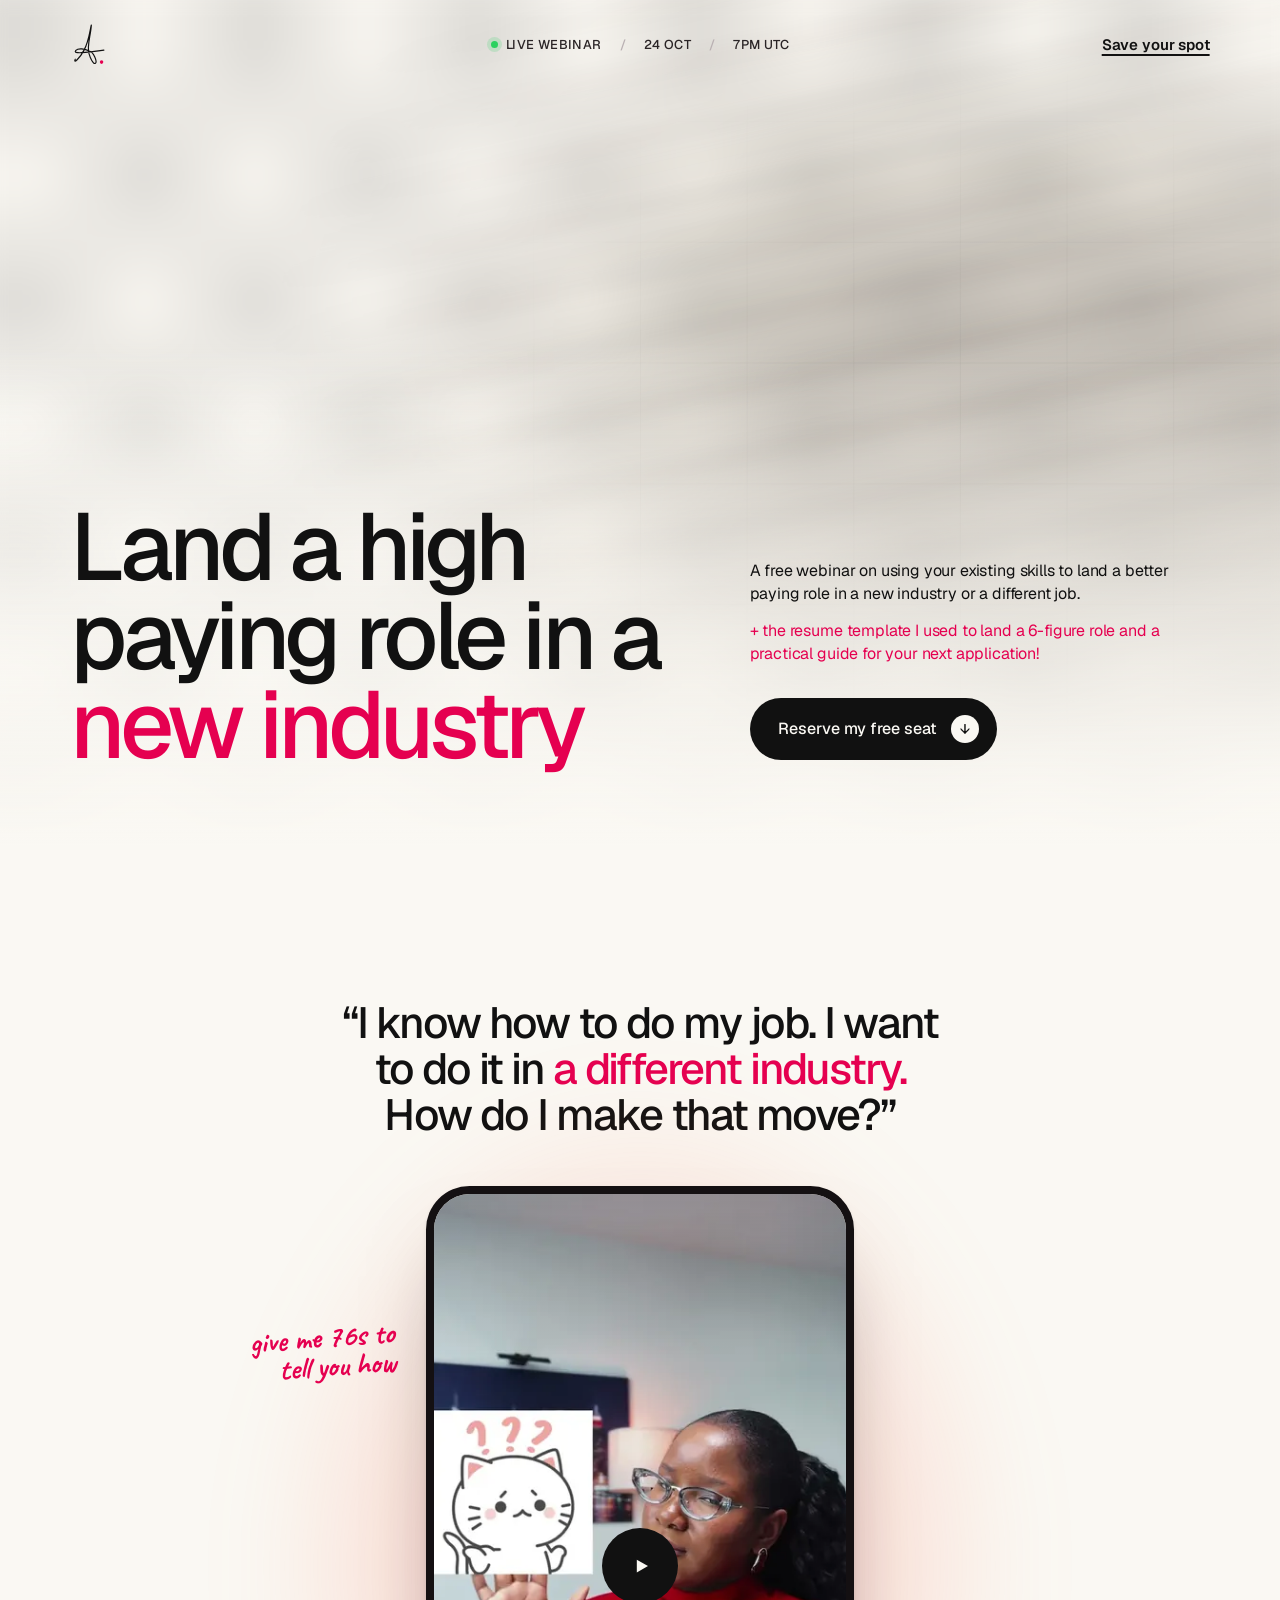
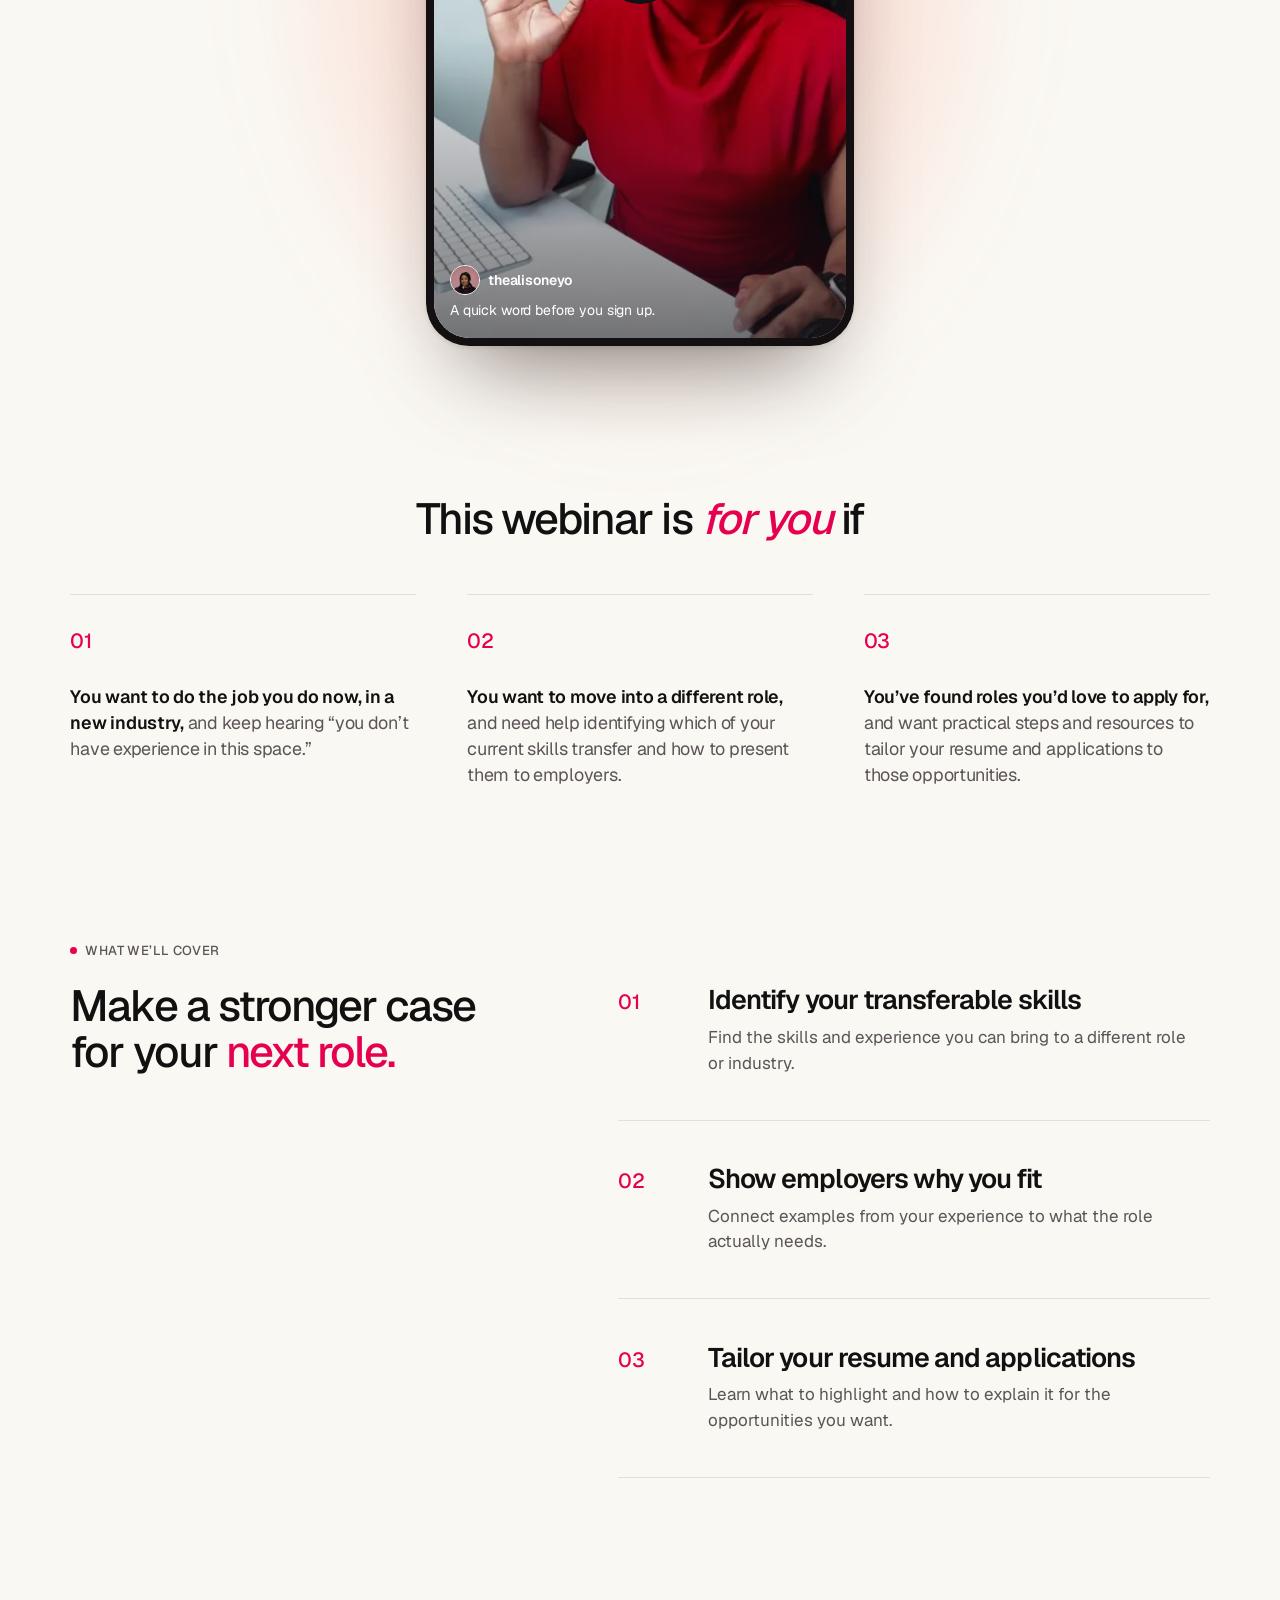
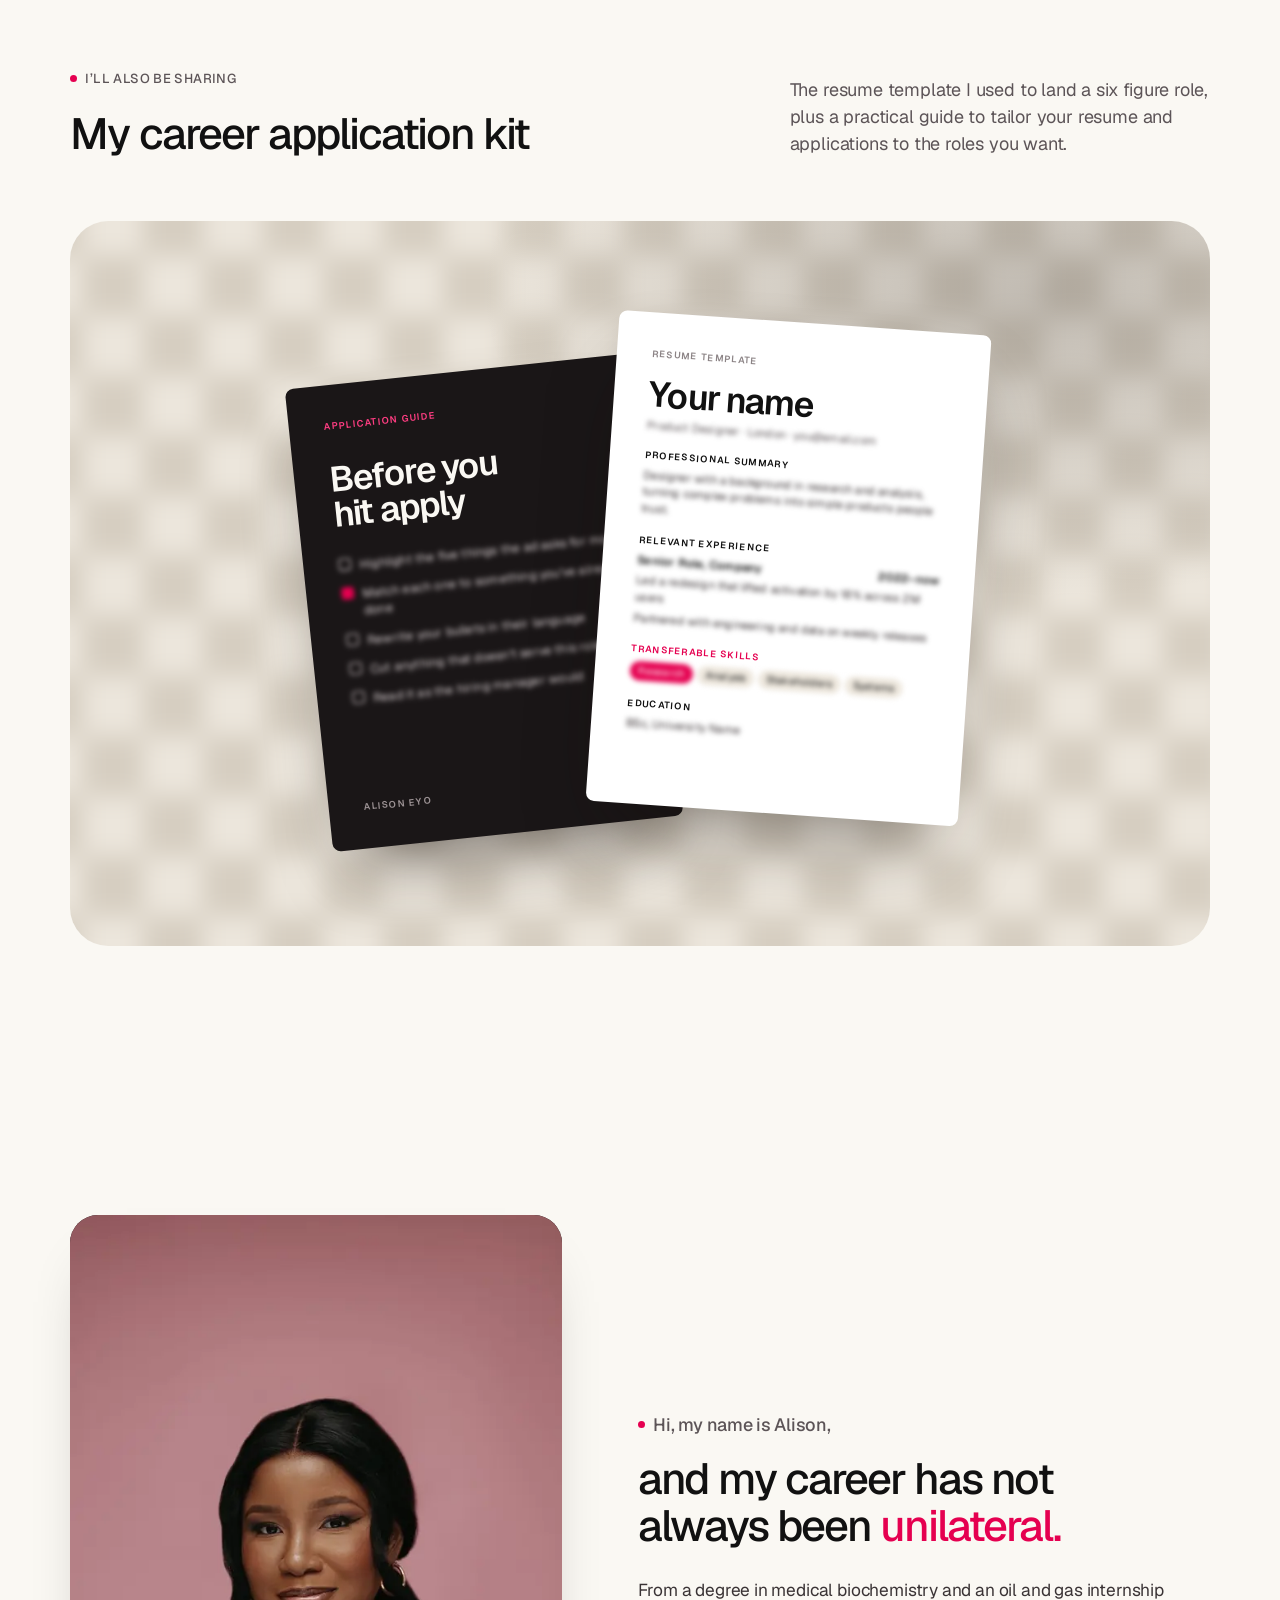
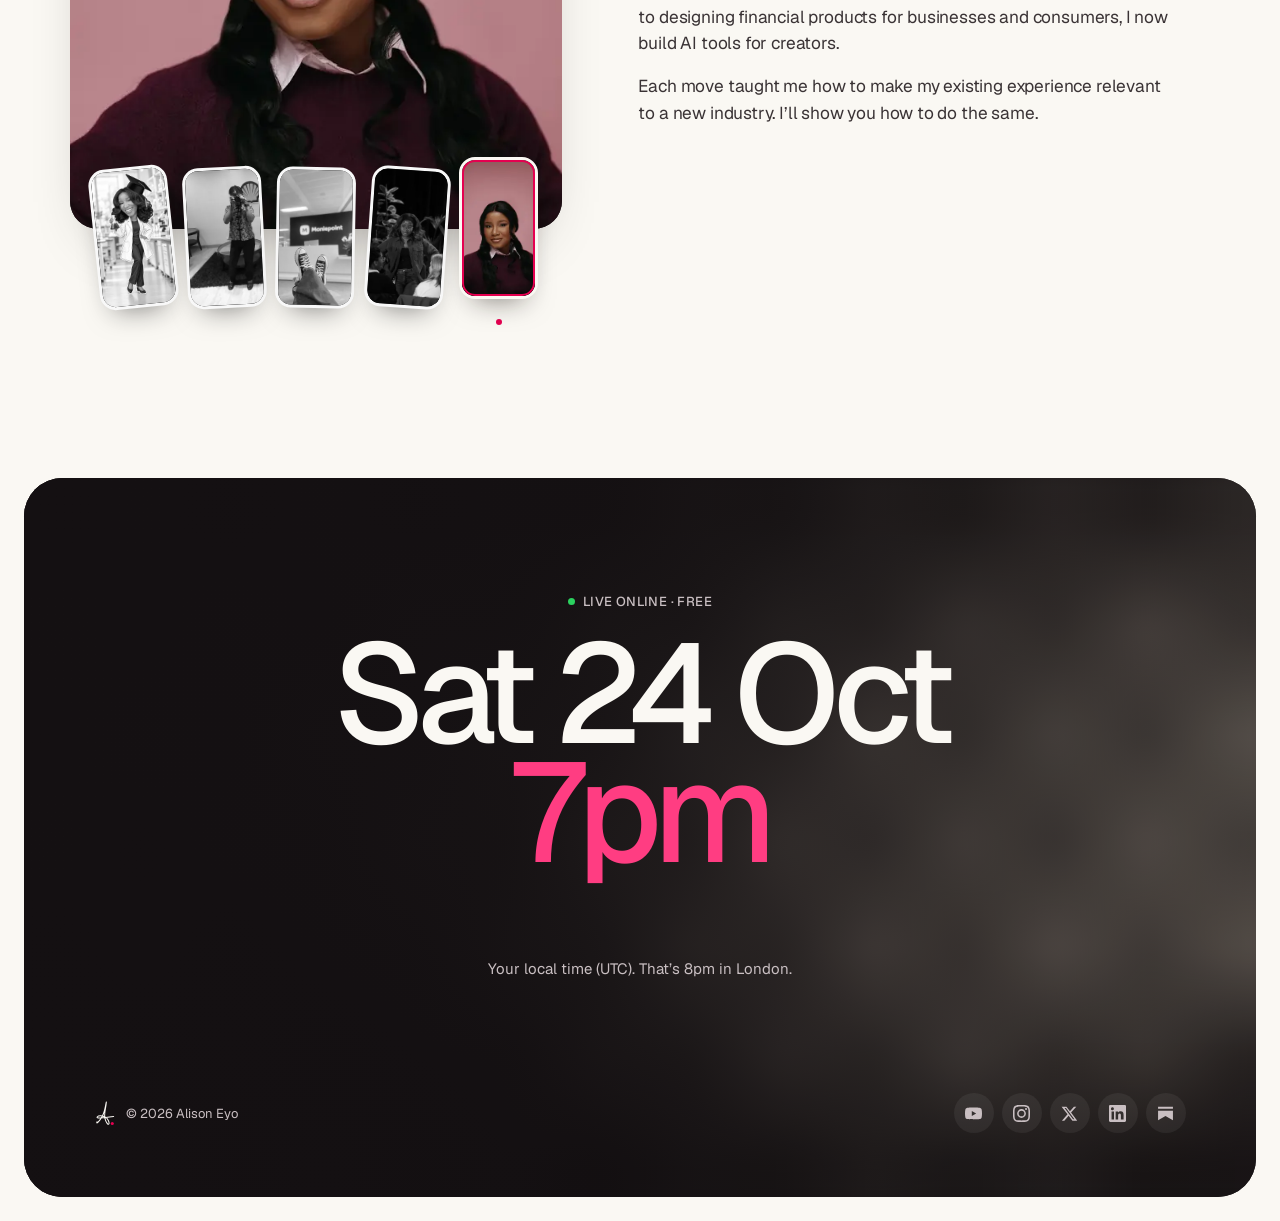
==== commit 2a5eb7d6: "Video: timeline below the phone; sound toggle no longer restarts - Only the first 'Tap for sound' re" ====
--- a/job/index.html
+++ b/job/index.html
@@ -150,6 +150,11 @@
             <p>A quick word before you sign up.</p>
           </div>
         </div>
+        <div class="pv-timeline" hidden>
+          <span class="pv-time pv-time-now">0:00</span>
+          <input class="pv-seek" type="range" min="0" max="76" step="0.1" value="0" aria-label="Seek video">
+          <span class="pv-time pv-time-total">1:16</span>
+        </div>
         <button class="pv-sound" type="button" aria-pressed="false" hidden>
           <svg class="pv-sound-off" viewBox="0 0 24 24" aria-hidden="true"><path d="M4 9h4l5-4v14l-5-4H4z" fill="currentColor"/><path d="M17 9l5 6M22 9l-5 6" fill="none" stroke="currentColor" stroke-width="2" stroke-linecap="round"/></svg>
           <svg class="pv-sound-on" viewBox="0 0 24 24" aria-hidden="true"><path d="M4 9h4l5-4v14l-5-4H4z" fill="currentColor"/><path d="M16.5 8.5a5 5 0 0 1 0 7M19 6a8.5 8.5 0 0 1 0 12" fill="none" stroke="currentColor" stroke-width="2" stroke-linecap="round"/></svg>
--- a/job/styles.css
+++ b/job/styles.css
@@ -332,12 +332,25 @@
 .pv-screen{position:relative;width:100%;height:100%;border-radius:clamp(29px,2.8vw,40px);overflow:hidden;background:#E9E3D9;isolation:isolate}
 .pv-screen iframe,.pv-screen video{position:absolute;inset:0;width:100%;height:100%;border:0;object-fit:cover}
 /* Sound toggle, below the phone (outside the YouTube player, which runs without controls) */
-.pv-sound{position:absolute;left:50%;top:calc(100% + 14px);transform:translateX(-50%);display:inline-flex;align-items:center;gap:8px;padding:9px 16px 9px 13px;border:0;border-radius:999px;background:#141012;color:#FAF8F3;font:inherit;font-size:14px;font-weight:500;letter-spacing:-.01em;white-space:nowrap;cursor:pointer;transition:background .25s}
+.pv-sound{position:absolute;left:50%;top:calc(100% + 44px);transform:translateX(-50%);display:inline-flex;align-items:center;gap:8px;padding:9px 16px 9px 13px;border:0;border-radius:999px;background:#141012;color:#FAF8F3;font:inherit;font-size:14px;font-weight:500;letter-spacing:-.01em;white-space:nowrap;cursor:pointer;transition:background .25s}
 .pv-sound:hover{background:#E50050}
 .pv-sound:focus-visible{outline:2px solid #E50050;outline-offset:3px}
 .pv-sound svg{width:16px;height:16px}
 .pv-sound .pv-sound-on,.pv-sound[aria-pressed="true"] .pv-sound-off{display:none}
 .pv-sound[aria-pressed="true"] .pv-sound-on{display:block}
+/* Timeline, below the phone (outside the player). Hover-only where hover exists. */
+.pv-timeline{position:absolute;left:8px;right:8px;top:100%;padding-top:12px;display:flex;align-items:center;gap:10px;opacity:0;transition:opacity .25s ease}
+.pv-phone:hover .pv-timeline,.pv-timeline:focus-within{opacity:1}
+@media (hover:none){.pv-timeline{opacity:1}}
+.pv-time{flex:none;min-width:2.6em;font-size:12px;font-weight:500;color:#5C5457;font-variant-numeric:tabular-nums;letter-spacing:0}
+.pv-time-total{text-align:right}
+.pv-seek{--p:0%;flex:1;min-width:0;height:18px;margin:0;background:transparent;-webkit-appearance:none;appearance:none;cursor:pointer}
+.pv-seek::-webkit-slider-runnable-track{height:4px;border-radius:4px;background:linear-gradient(#E50050,#E50050) 0/var(--p) 100% no-repeat,rgba(17,17,17,.14)}
+.pv-seek::-moz-range-track{height:4px;border-radius:4px;background:rgba(17,17,17,.14)}
+.pv-seek::-moz-range-progress{height:4px;border-radius:4px;background:#E50050}
+.pv-seek::-webkit-slider-thumb{-webkit-appearance:none;width:12px;height:12px;margin-top:-4px;border:0;border-radius:50%;background:#E50050;box-shadow:0 0 0 3px rgba(229,0,80,.18)}
+.pv-seek::-moz-range-thumb{width:12px;height:12px;border:0;border-radius:50%;background:#E50050;box-shadow:0 0 0 3px rgba(229,0,80,.18)}
+.pv-seek:focus-visible{outline:2px solid #E50050;outline-offset:2px;border-radius:4px}
 .pv-cover{position:absolute;inset:0;z-index:-1;width:100%;height:100%;object-fit:cover;display:block}
 .pv-screen iframe{z-index:5;opacity:0;transition:opacity .5s ease}
 /* Size the player to cover the screen like object-fit: cover, so YouTube adds no black bars
@@ -916,7 +929,7 @@
 
   .for-you { padding-top: 24px; }
   /* The phone video spans the full screen width on mobile, as in its handoff */
-  .for-you .pv { margin-inline: calc(-1 * var(--gutter)); }
+  .for-you .pv { margin-inline: calc(-1 * var(--gutter)); padding-bottom: 88px; } /* room for the timeline and sound pill */
 }
 
 /* ---------- Reduced motion ---------- */
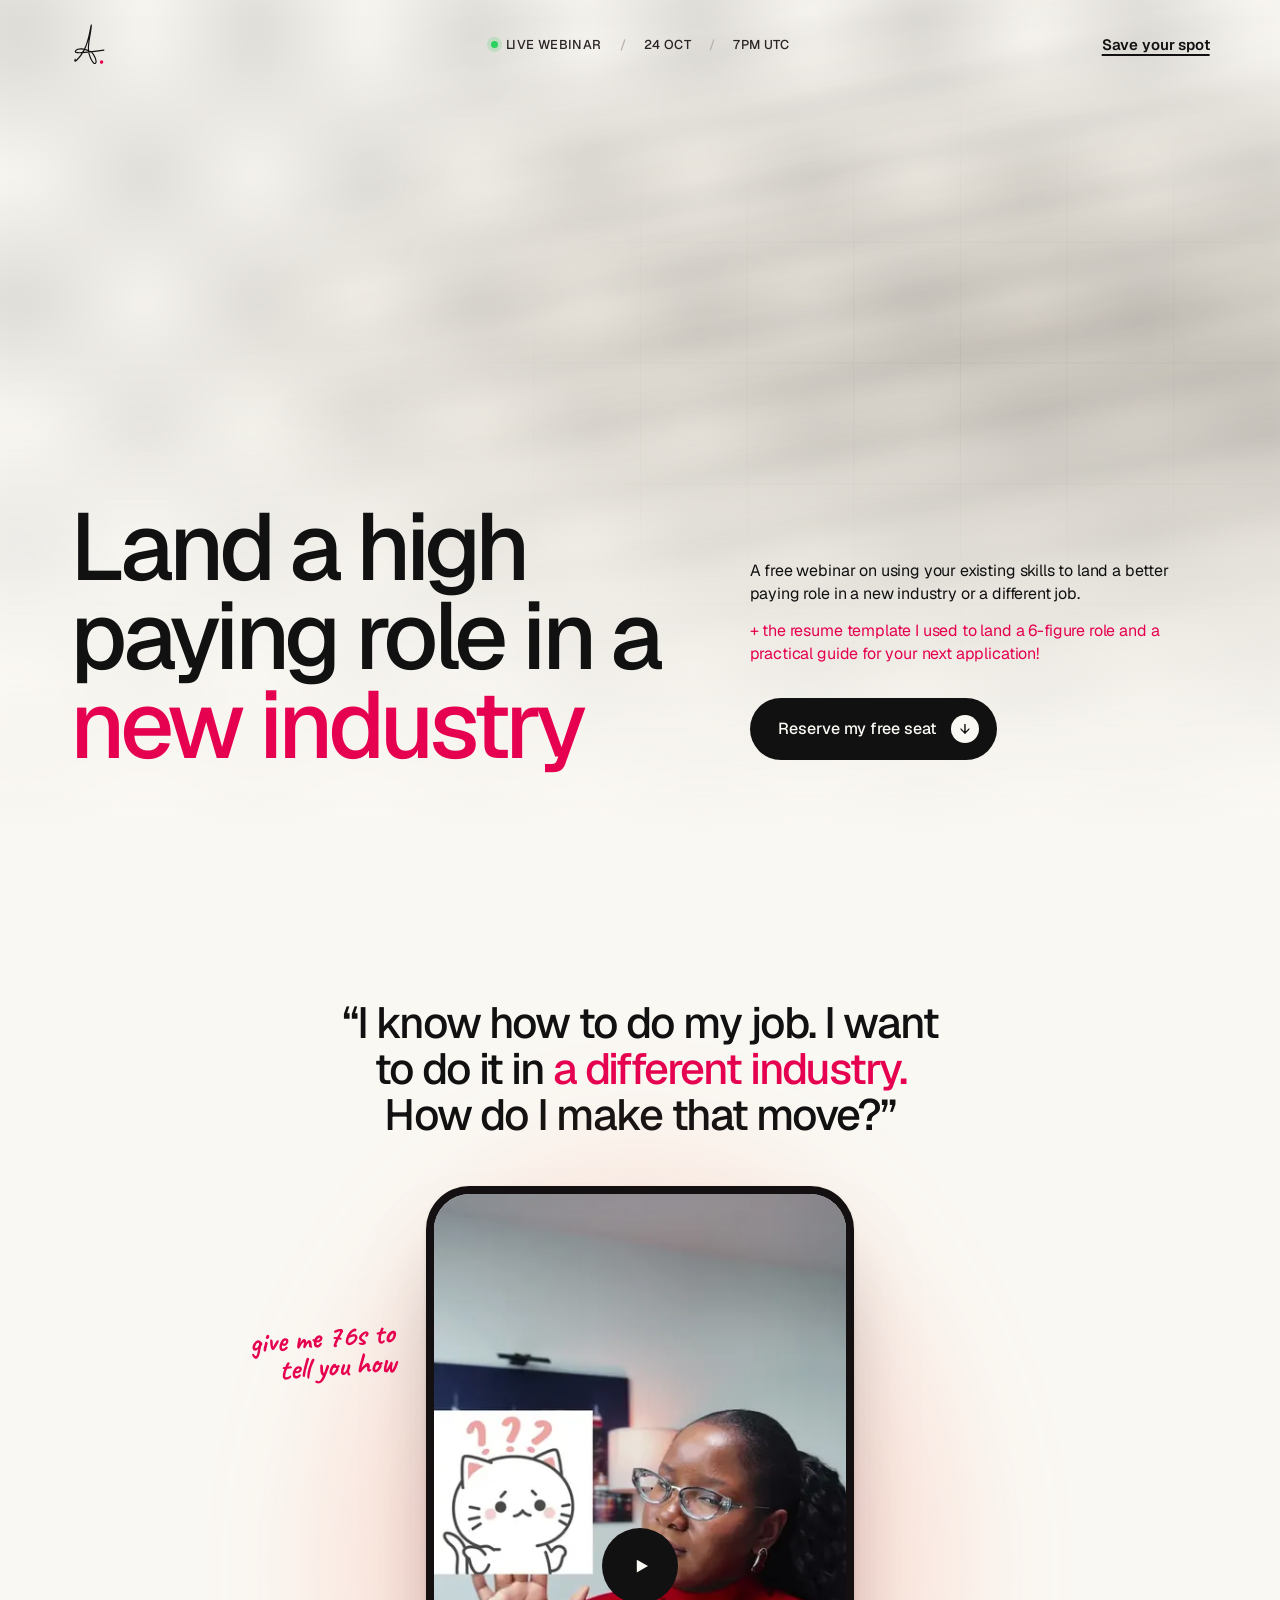
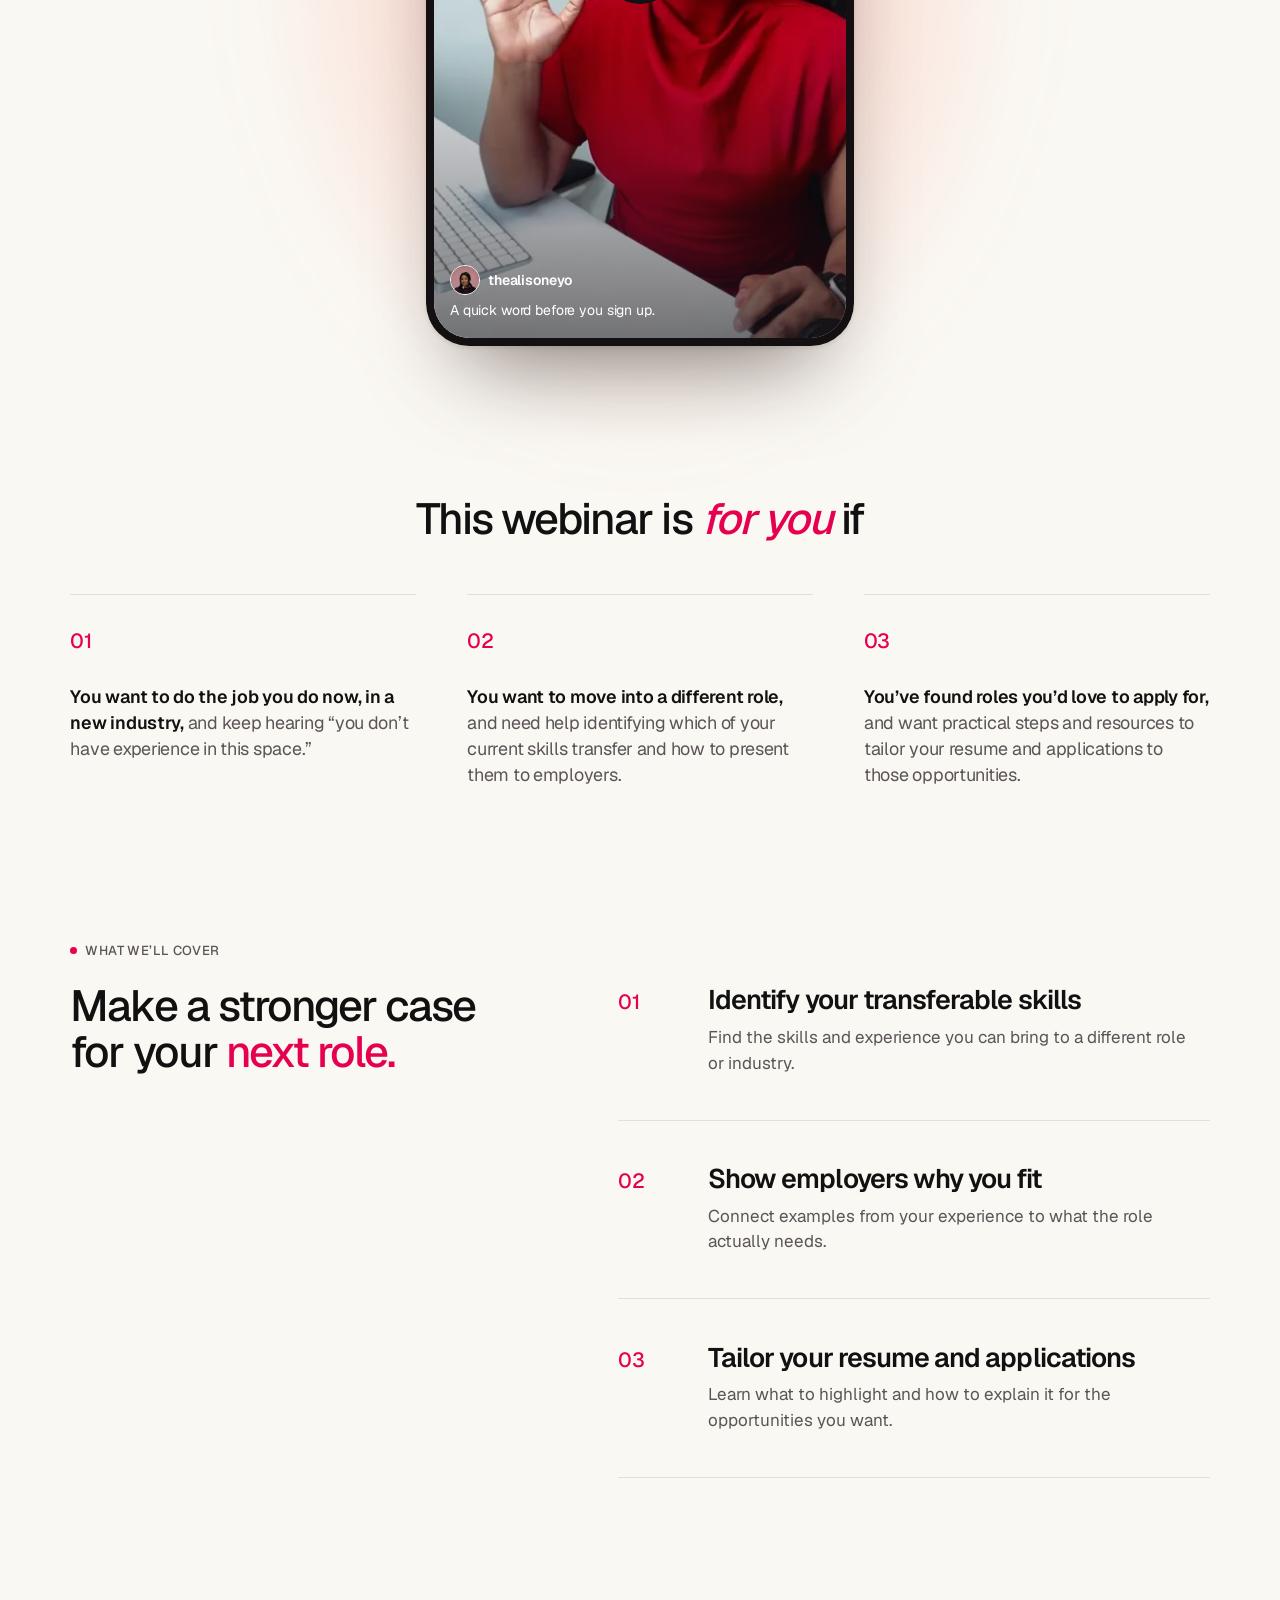
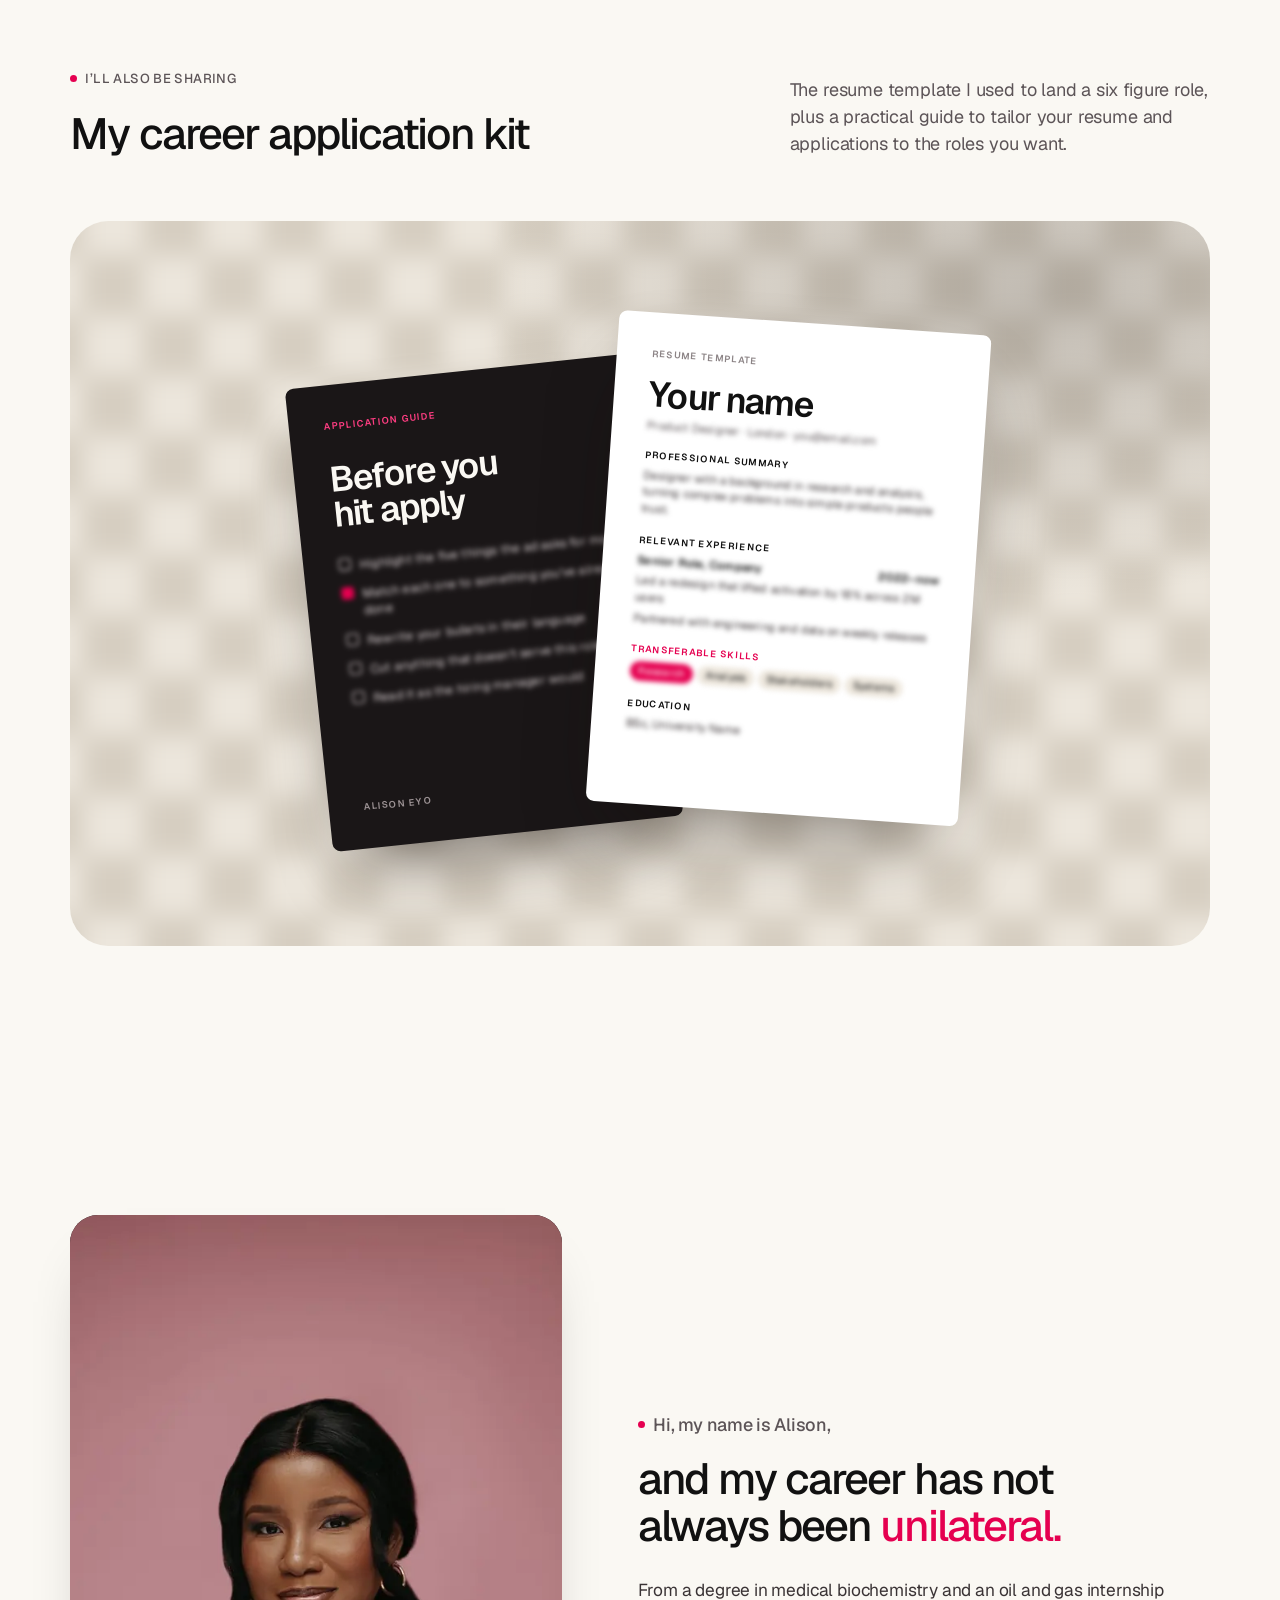
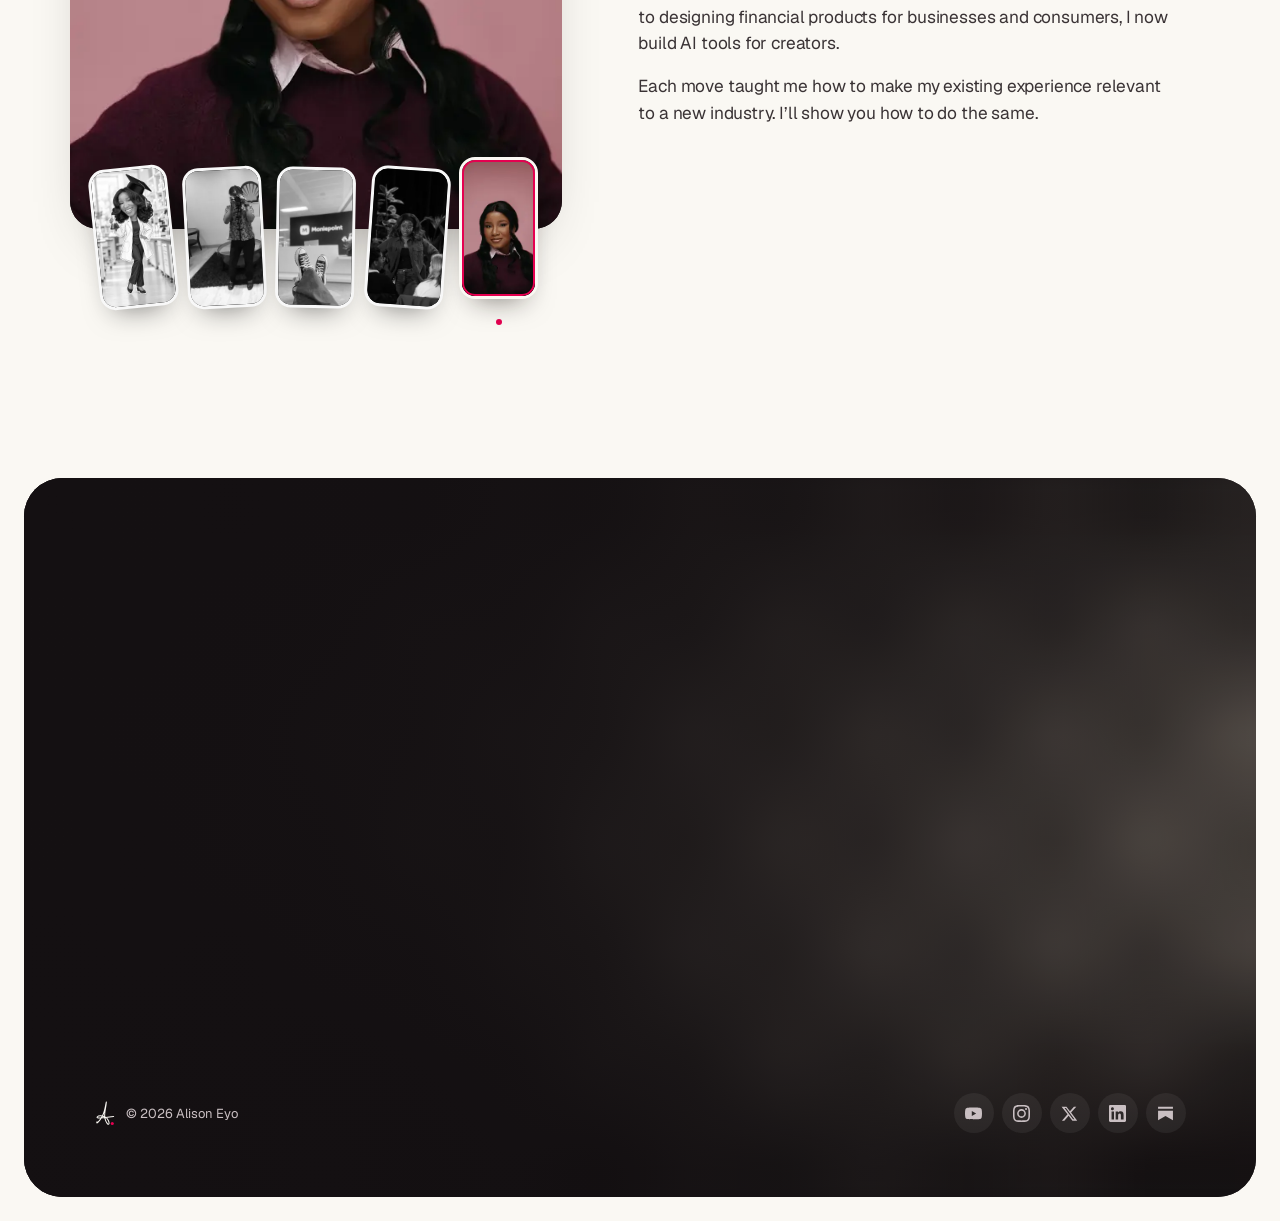
==== commit c4662445: "Replace Serlzo's confirmation with a 'You're in' card in place When Serlzo reports a submission (pos" ====
--- a/job/index.html
+++ b/job/index.html
@@ -30,6 +30,7 @@
 <link rel="stylesheet" href="/job/styles.css">
 <script>document.documentElement.classList.add('js')</script>
 <script src="/job/main.js" defer></script>
+<script src="/job/thanks.js" defer></script>
 
 <script type="application/ld+json">
 {
--- a/job/styles.css
+++ b/job/styles.css
@@ -865,6 +865,99 @@
 }
 .socials svg { width: 17px; height: 17px; }
 
+/* ---------- "You're in" card (replaces the Serlzo form after registering) ---------- */
+
+.signup-embed.thanks {
+  box-sizing: border-box;
+  display: flex;
+  flex-direction: column;
+  align-items: center;
+  gap: 14px;
+  padding: clamp(28px,4vw,48px) clamp(20px,4vw,48px);
+  background: #FBFAF6;
+  color: var(--ink);
+  text-align: center;
+  animation: thanks-in .6s var(--ease) both;
+}
+@keyframes thanks-in { from { opacity: 0; transform: translateY(12px) scale(.98); } }
+.thanks-tag {
+  display: inline-flex;
+  align-items: center;
+  gap: 8px;
+  font-size: 13px;
+  font-weight: 500;
+  letter-spacing: .03em;
+  text-transform: uppercase;
+  color: var(--muted);
+}
+.thanks-check {
+  display: inline-flex;
+  width: 22px;
+  height: 22px;
+  border-radius: 50%;
+  background: var(--green);
+  color: #fff;
+  align-items: center;
+  justify-content: center;
+}
+.thanks-check svg { width: 14px; height: 14px; }
+.thanks-title {
+  margin: 4px 0 0;
+  font-weight: 500;
+  font-size: clamp(26px,3vw,36px);
+  line-height: 1.08;
+  letter-spacing: -.045em;
+  text-wrap: balance;
+}
+.thanks-title:focus { outline: none; }
+.thanks-text { margin: 0; max-width: 44ch; font-size: 17px; line-height: 1.5; letter-spacing: -.01em; color: #3A3335; text-wrap: pretty; }
+.thanks-small { margin: 0; font-size: 14px; color: var(--muted); }
+
+.countdown { width: 100%; margin-top: 14px; }
+.countdown-label { margin: 0 0 10px; font-size: 13px; font-weight: 500; letter-spacing: .03em; text-transform: uppercase; color: var(--muted); }
+.countdown-cells { display: grid; grid-template-columns: repeat(4, 1fr); gap: clamp(6px,1vw,10px); }
+.countdown-cell {
+  display: flex;
+  flex-direction: column;
+  align-items: center;
+  gap: 6px;
+  padding: clamp(12px,1.6vw,18px) 4px;
+  border-radius: 14px;
+  background: #F1ECE4;
+}
+.countdown-cell span {
+  font-size: clamp(28px,4vw,44px);
+  font-weight: 500;
+  line-height: 1;
+  letter-spacing: -.04em;
+  font-variant-numeric: tabular-nums;
+  color: var(--pink);
+}
+.countdown-cell small { font-size: 11px; font-weight: 500; letter-spacing: .04em; text-transform: uppercase; color: var(--muted); }
+.countdown-status { margin: 0; font-size: 18px; font-weight: 500; color: var(--pink); }
+
+.thanks-share { margin-top: 14px; padding-top: 22px; width: 100%; border-top: 1px solid rgba(17,17,17,.08); }
+.thanks-share p { margin: 0 0 12px; font-size: 15px; color: var(--muted); }
+.thanks-share-row { display: flex; flex-wrap: wrap; justify-content: center; gap: 8px; }
+.share-btn {
+  display: inline-flex;
+  align-items: center;
+  gap: 8px;
+  padding: 10px 16px 10px 13px;
+  border: 0;
+  border-radius: 999px;
+  background: var(--ink);
+  color: var(--bg);
+  font: inherit;
+  font-size: 14px;
+  font-weight: 500;
+  text-decoration: none;
+  cursor: pointer;
+  transition: background .25s, transform .25s;
+}
+.share-btn:hover { background: var(--pink); color: #fff; transform: translateY(-2px); }
+.share-btn svg { width: 16px; height: 16px; flex: none; }
+
 /* ---------- Sticky CTA (mobile only) ---------- */
 
 .sticky-cta { display: none; }
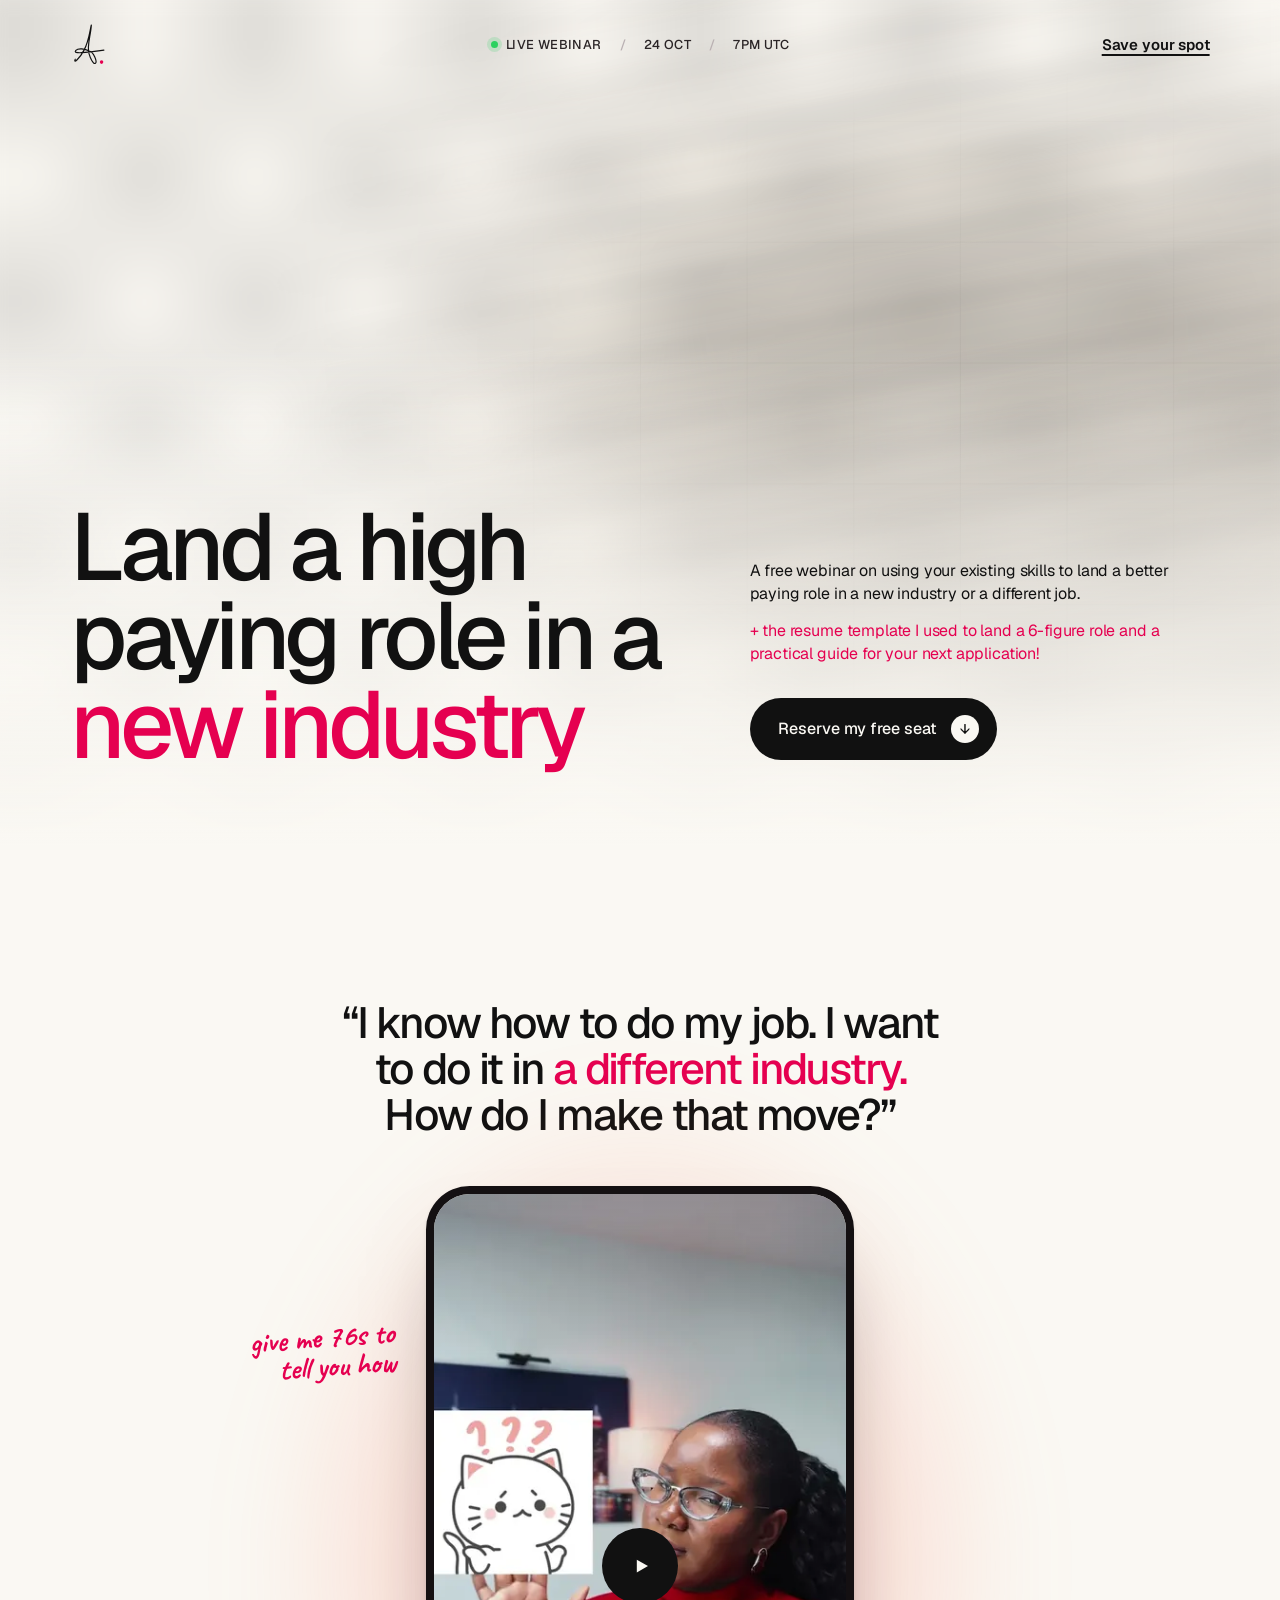
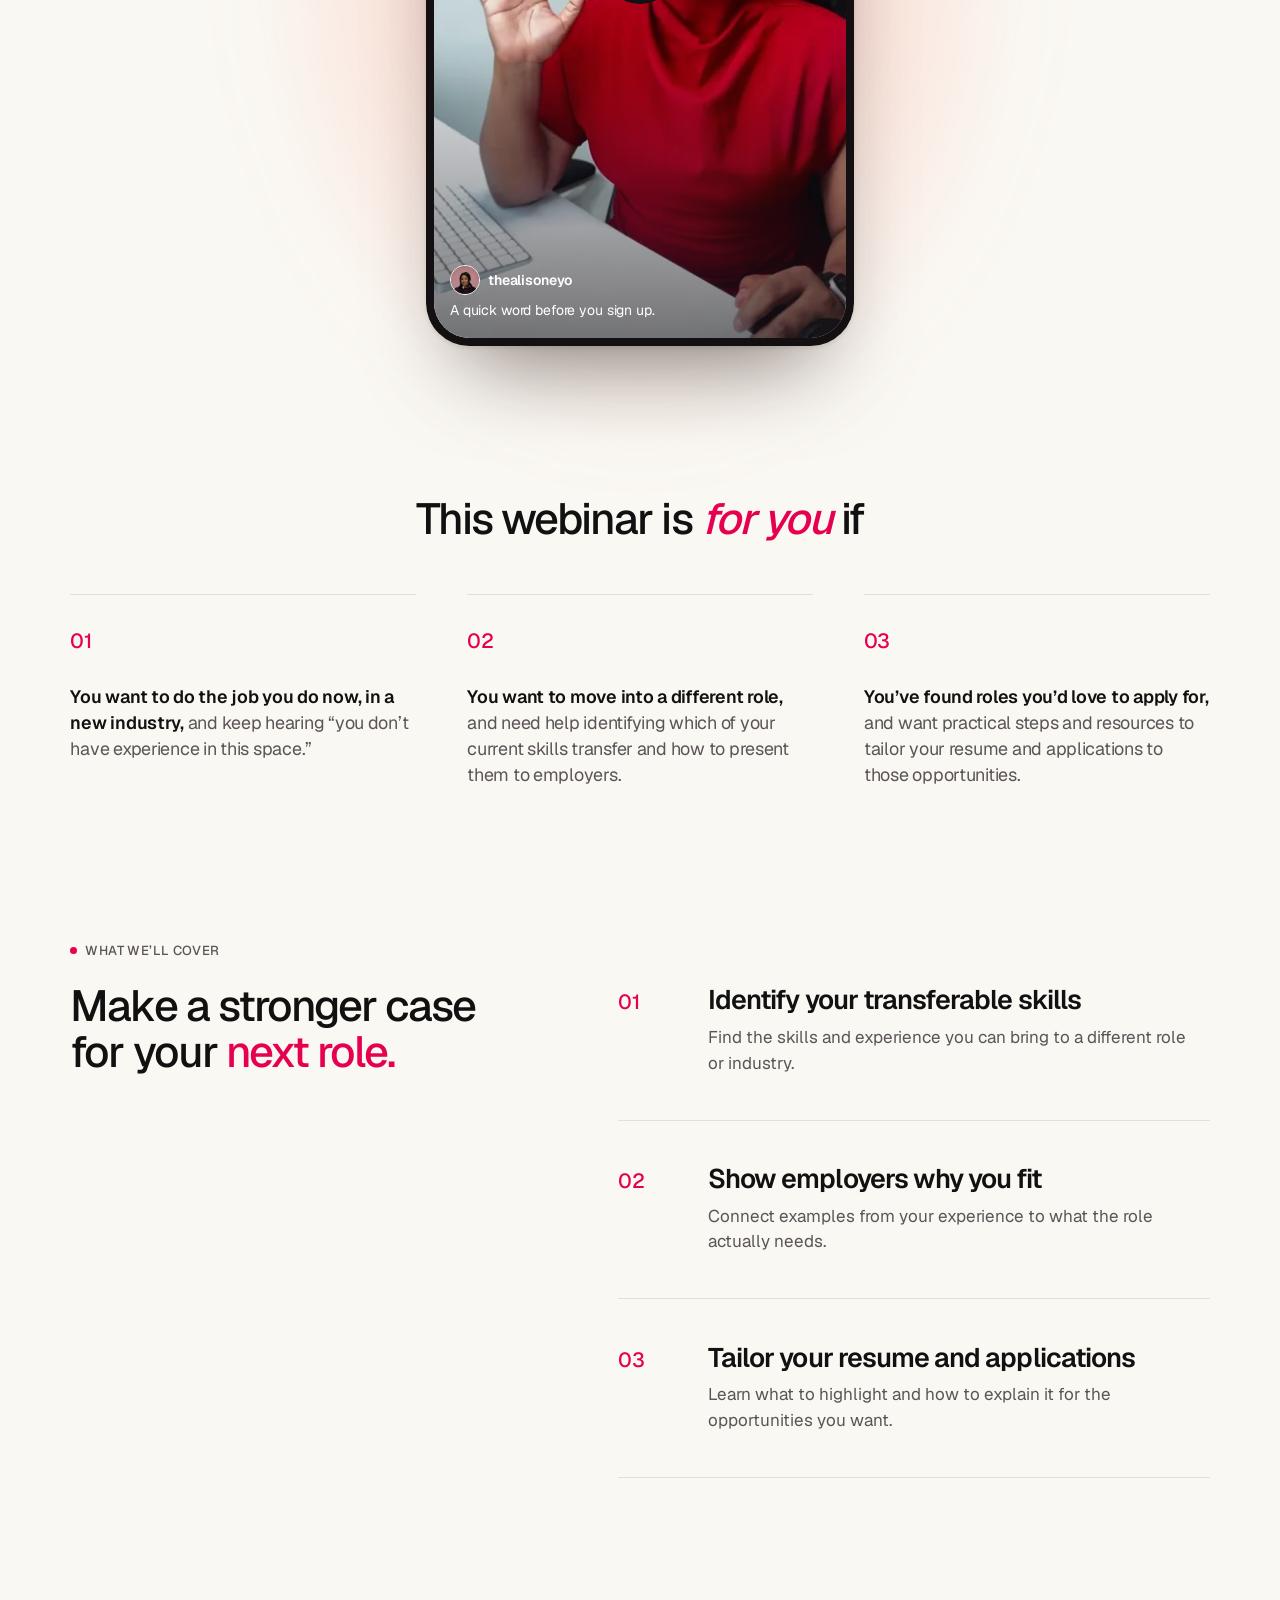
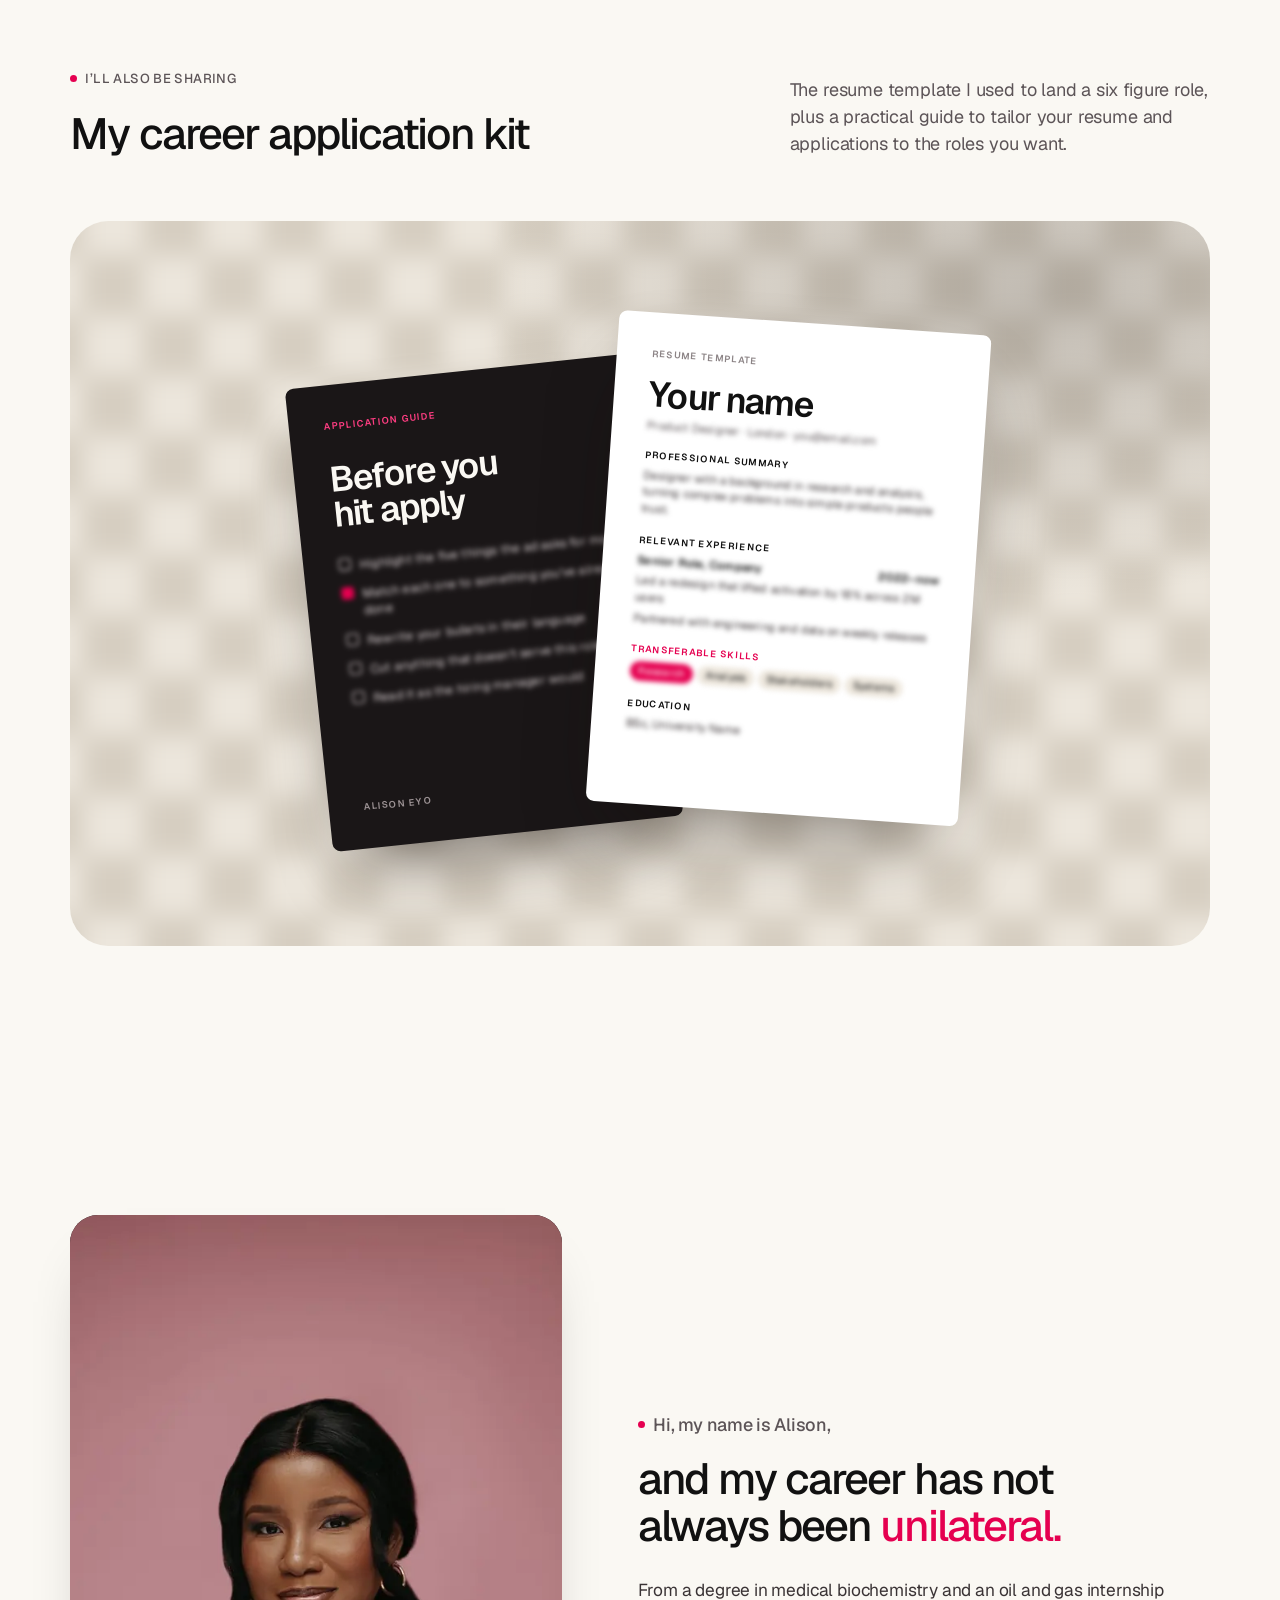
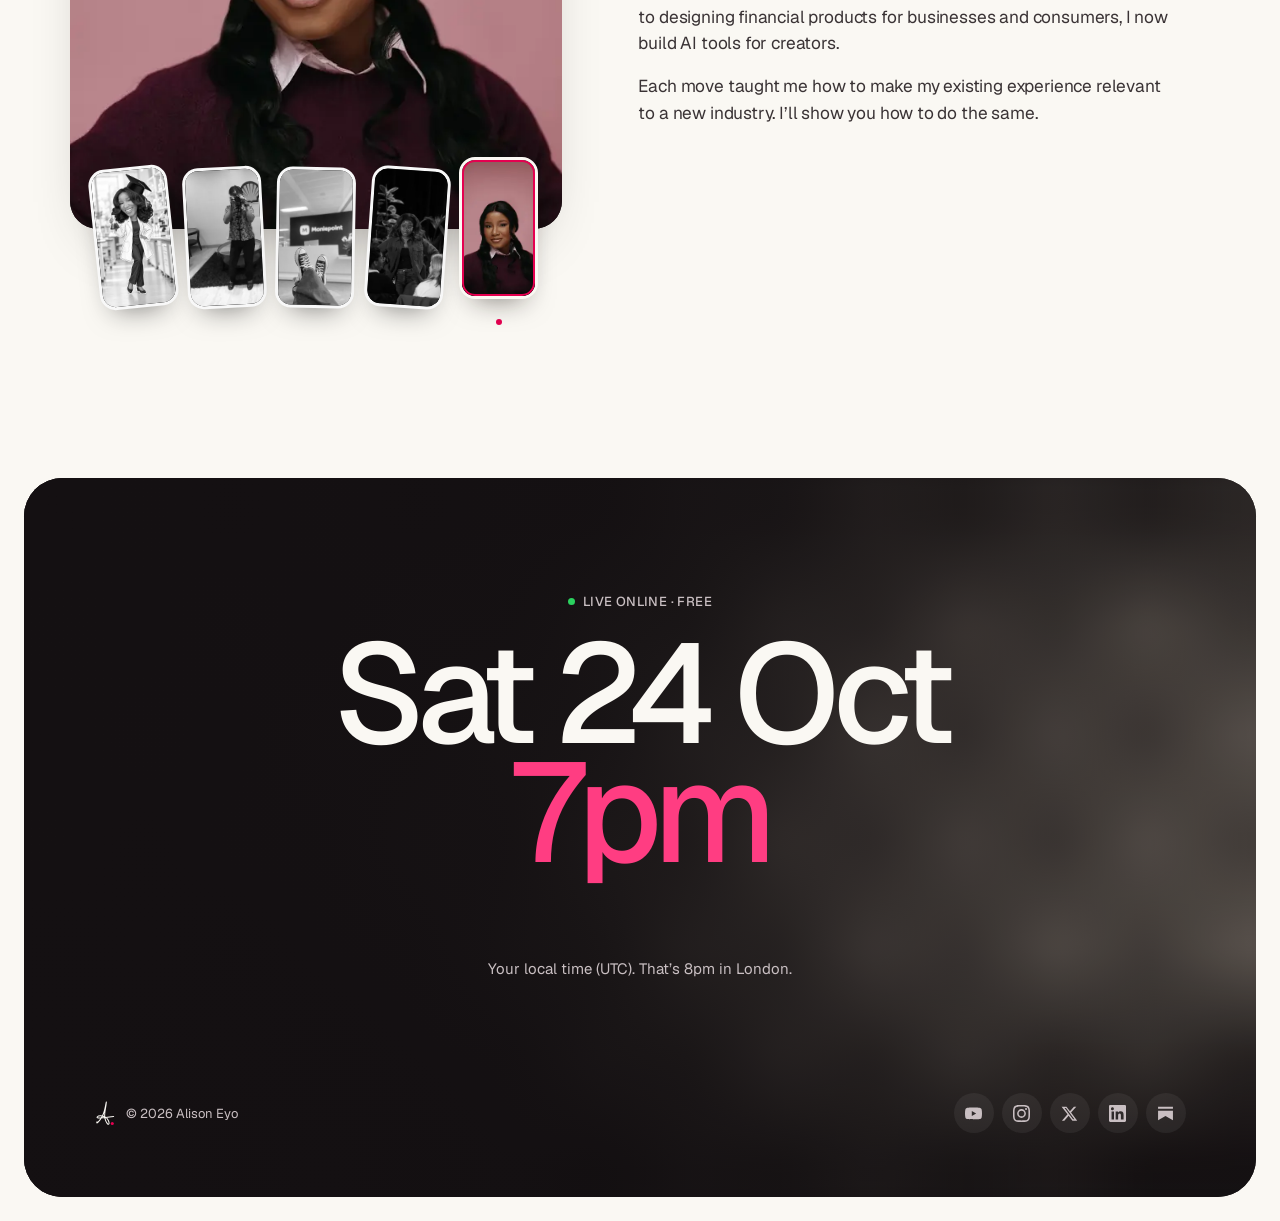
==== commit ac5442d0: "Thank-you state: 'You're in, {name}!' with calendar and share pills Replaces the Serlzo form (no car" ====
--- a/job/index.html
+++ b/job/index.html
@@ -29,8 +29,8 @@
 <link rel="preload" href="/job/fonts/geist-latin.woff2" as="font" type="font/woff2" crossorigin>
 <link rel="stylesheet" href="/job/styles.css">
 <script>document.documentElement.classList.add('js')</script>
+<script src="/job/thanks.js" defer></script>
 <script src="/job/main.js" defer></script>
-<script src="/job/thanks.js" defer></script>
 
 <script type="application/ld+json">
 {
--- a/job/styles.css
+++ b/job/styles.css
@@ -865,98 +865,164 @@
 }
 .socials svg { width: 17px; height: 17px; }
 
-/* ---------- "You're in" card (replaces the Serlzo form after registering) ---------- */
-
-.signup-embed.thanks {
+/* ---------- "You're in" state (replaces the Serlzo form after registering) ---------- */
+
+.ty {
+  width: 100%;
+  display: flex;
+  flex-direction: column;
+  align-items: center;
+  text-align: center;
+  color: #FAF8F3;
+}
+.ty-title {
+  margin: 0;
+  font-weight: 500;
+  font-size: clamp(36px, 4.6vw, 64px);
+  line-height: 1;
+  letter-spacing: -.055em;
+  color: #FAF8F3;
+}
+.ty-title span { color: #FF3D82; }
+.ty-sub {
+  margin: 18px 0 0;
+  max-width: 34ch;
+  font-size: clamp(16px, 1.3vw, 18px);
+  line-height: 1.5;
+  letter-spacing: -.01em;
+  color: #C9BFC2;
+}
+.ty-email { color: #FAF8F3; overflow-wrap: anywhere; }
+
+.ty-actions {
+  position: relative;
+  width: 100%;
+  max-width: 600px;
+  margin-top: clamp(36px, 4.4vw, 56px);
+  display: flex;
+  justify-content: center;
+  gap: 12px;
+}
+.ty-cal, .ty-share { flex: 1 1 auto; }
+
+.ty-pill {
+  display: flex;
+  align-items: center;
+  justify-content: space-between;
+  gap: 24px;
+  width: 100%;
   box-sizing: border-box;
-  display: flex;
-  flex-direction: column;
-  align-items: center;
-  gap: 14px;
-  padding: clamp(28px,4vw,48px) clamp(20px,4vw,48px);
-  background: #FBFAF6;
-  color: var(--ink);
-  text-align: center;
-  animation: thanks-in .6s var(--ease) both;
-}
-@keyframes thanks-in { from { opacity: 0; transform: translateY(12px) scale(.98); } }
-.thanks-tag {
-  display: inline-flex;
-  align-items: center;
-  gap: 8px;
-  font-size: 13px;
-  font-weight: 500;
-  letter-spacing: .03em;
-  text-transform: uppercase;
-  color: var(--muted);
-}
-.thanks-check {
-  display: inline-flex;
-  width: 22px;
-  height: 22px;
-  border-radius: 50%;
-  background: var(--green);
-  color: #fff;
-  align-items: center;
-  justify-content: center;
-}
-.thanks-check svg { width: 14px; height: 14px; }
-.thanks-title {
-  margin: 4px 0 0;
-  font-weight: 500;
-  font-size: clamp(26px,3vw,36px);
-  line-height: 1.08;
-  letter-spacing: -.045em;
-  text-wrap: balance;
-}
-.thanks-title:focus { outline: none; }
-.thanks-text { margin: 0; max-width: 44ch; font-size: 17px; line-height: 1.5; letter-spacing: -.01em; color: #3A3335; text-wrap: pretty; }
-.thanks-small { margin: 0; font-size: 14px; color: var(--muted); }
-
-.countdown { width: 100%; margin-top: 14px; }
-.countdown-label { margin: 0 0 10px; font-size: 13px; font-weight: 500; letter-spacing: .03em; text-transform: uppercase; color: var(--muted); }
-.countdown-cells { display: grid; grid-template-columns: repeat(4, 1fr); gap: clamp(6px,1vw,10px); }
-.countdown-cell {
-  display: flex;
-  flex-direction: column;
-  align-items: center;
-  gap: 6px;
-  padding: clamp(12px,1.6vw,18px) 4px;
-  border-radius: 14px;
-  background: #F1ECE4;
-}
-.countdown-cell span {
-  font-size: clamp(28px,4vw,44px);
-  font-weight: 500;
-  line-height: 1;
-  letter-spacing: -.04em;
-  font-variant-numeric: tabular-nums;
-  color: var(--pink);
-}
-.countdown-cell small { font-size: 11px; font-weight: 500; letter-spacing: .04em; text-transform: uppercase; color: var(--muted); }
-.countdown-status { margin: 0; font-size: 18px; font-weight: 500; color: var(--pink); }
-
-.thanks-share { margin-top: 14px; padding-top: 22px; width: 100%; border-top: 1px solid rgba(17,17,17,.08); }
-.thanks-share p { margin: 0 0 12px; font-size: 15px; color: var(--muted); }
-.thanks-share-row { display: flex; flex-wrap: wrap; justify-content: center; gap: 8px; }
-.share-btn {
-  display: inline-flex;
-  align-items: center;
-  gap: 8px;
-  padding: 10px 16px 10px 13px;
+  padding: 12px 12px 12px 26px;
   border: 0;
   border-radius: 999px;
-  background: var(--ink);
-  color: var(--bg);
   font: inherit;
-  font-size: 14px;
+  font-size: 17px;
   font-weight: 500;
+  white-space: nowrap;
+  cursor: pointer;
+  transition: background .25s, color .25s, transform .25s, border-color .25s;
+}
+.ty-pill:hover { transform: translateY(-2px); }
+.ty-pill:focus-visible { outline: 2px solid #FAF8F3; outline-offset: 3px; }
+.ty-pill-icon {
+  display: inline-flex;
+  flex: none;
+  width: 40px;
+  height: 40px;
+  border-radius: 50%;
+  align-items: center;
+  justify-content: center;
+  transition: background .25s, color .25s;
+}
+.ty-pill-icon svg { width: 20px; height: 20px; }
+
+/* Add to calendar */
+.ty-cal-toggle { background: #E50050; color: #fff; }
+.ty-cal-toggle .ty-pill-icon { background: #fff; color: #111; }
+.ty-cal-toggle:hover { background: #FAF8F3; color: #111; }
+.ty-cal-options {
+  display: flex;
+  min-height: 64px;
+  border-radius: 999px;
+  overflow: hidden;
+  background: #E50050;
+  animation: ty-split .35s cubic-bezier(.2,.8,.2,1) both;
+}
+.ty-cal-options[hidden] { display: none; }
+@keyframes ty-split { from { opacity: .4; transform: scaleX(.96); } }
+.ty-cal-options a {
+  flex: 1 1 50%;
+  display: flex;
+  align-items: center;
+  justify-content: center;
+  padding: 0 18px;
+  color: #fff;
+  font-size: 17px;
+  font-weight: 500;
+  white-space: nowrap;
   text-decoration: none;
-  cursor: pointer;
-  transition: background .25s, transform .25s;
-}
-.share-btn:hover { background: var(--pink); color: #fff; transform: translateY(-2px); }
-.share-btn svg { width: 16px; height: 16px; flex: none; }
+  transition: background .25s, color .25s;
+}
+.ty-cal-options a + a { border-left: 1px solid rgba(255,255,255,.35); }
+.ty-cal-options a:hover, .ty-cal-options a:focus-visible { background: #FAF8F3; color: #111; outline: none; }
+
+/* Share */
+.ty-share { width: auto; background: transparent; color: #FAF8F3; border: 1px solid rgba(250,248,243,.3); }
+.ty-share .ty-pill-icon { background: #FAF8F3; color: #111; }
+.ty-share:hover { background: #FAF8F3; color: #111; border-color: #FAF8F3; }
+.ty-share:hover .ty-pill-icon { background: #111; color: #FAF8F3; }
+
+/* Handwritten note + arrow */
+.ty-note { position: relative; pointer-events: none; }
+.ty-note p { margin: 0; font-family: 'Caveat', cursive; font-weight: 700; line-height: .95; color: #FF3D82; }
+.ty-arrow { display: block; overflow: visible; }
+.ty-arrow--wide { display: none; }
+
+@media (min-width: 1200px) {
+  .ty-note {
+    position: absolute;
+    left: calc(100% + 18px);
+    top: -58px;
+    width: 220px;
+    transform: rotate(-5deg);
+    text-align: left;
+  }
+  .ty-note p { font-size: 32px; }
+  .ty-arrow--wide { display: block; position: absolute; left: 8px; top: 66px; width: 84px; }
+  .ty-arrow--narrow { display: none; }
+}
+@media (max-width: 1199.98px) {
+  .ty-actions { flex-wrap: wrap; }
+  .ty-note {
+    flex: 1 1 100%;
+    display: flex;
+    flex-direction: column;
+    align-items: center;
+    margin-top: 6px;
+    transform: rotate(-3deg);
+  }
+  .ty-note p { font-size: 28px; }
+  .ty-arrow--narrow { width: 44px; margin: 0 0 4px 64px; }
+}
+@media (max-width: 639.98px) {
+  .ty-actions { flex-direction: column; flex-wrap: nowrap; }
+  .ty-cal, .ty-actions > .ty-share { flex: none; width: 100%; }
+}
+
+/* Motion */
+.ty-title, .ty-sub, .ty-actions > .ty-cal, .ty-actions > .ty-share { animation: ty-up .8s cubic-bezier(.2,.8,.2,1) both; }
+.ty-sub { animation-delay: .12s; }
+.ty-actions > .ty-cal, .ty-actions > .ty-share { animation-delay: .24s; }
+@keyframes ty-up { from { opacity: 0; transform: translateY(18px); } }
+.ty-note p { animation: ty-fade .7s ease .9s both; }
+@keyframes ty-fade { from { opacity: 0; } }
+.ty-draw { stroke-dasharray: 1; stroke-dashoffset: 1; animation: ty-draw .8s cubic-bezier(.6,.05,.3,1) 1.2s forwards; }
+.ty-draw-head { animation-duration: .35s; animation-delay: 1.95s; }
+@keyframes ty-draw { to { stroke-dashoffset: 0; } }
+@media (prefers-reduced-motion: reduce) {
+  .ty-title, .ty-sub, .ty-actions > .ty-cal, .ty-actions > .ty-share, .ty-note p, .ty-cal-options { animation: none; }
+  .ty-draw { animation: none; stroke-dashoffset: 0; }
+}
 
 /* ---------- Sticky CTA (mobile only) ---------- */
 
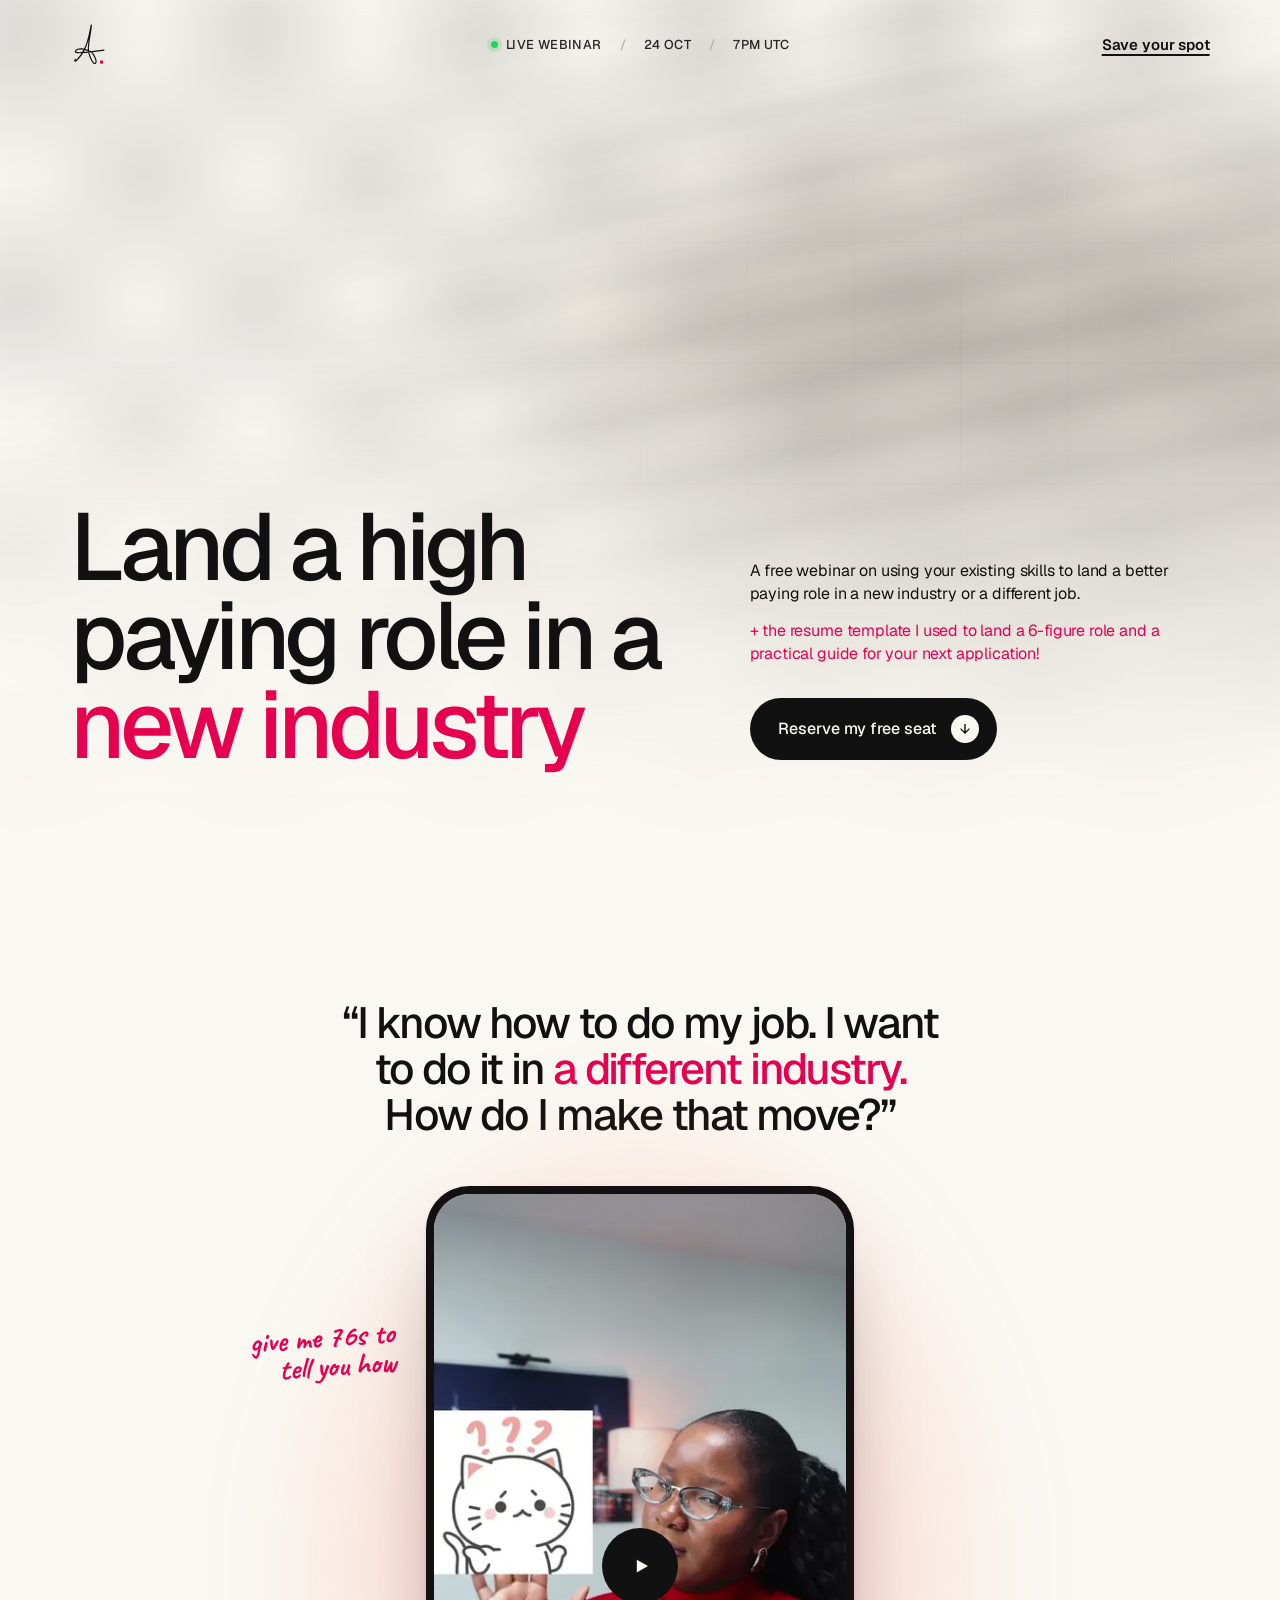
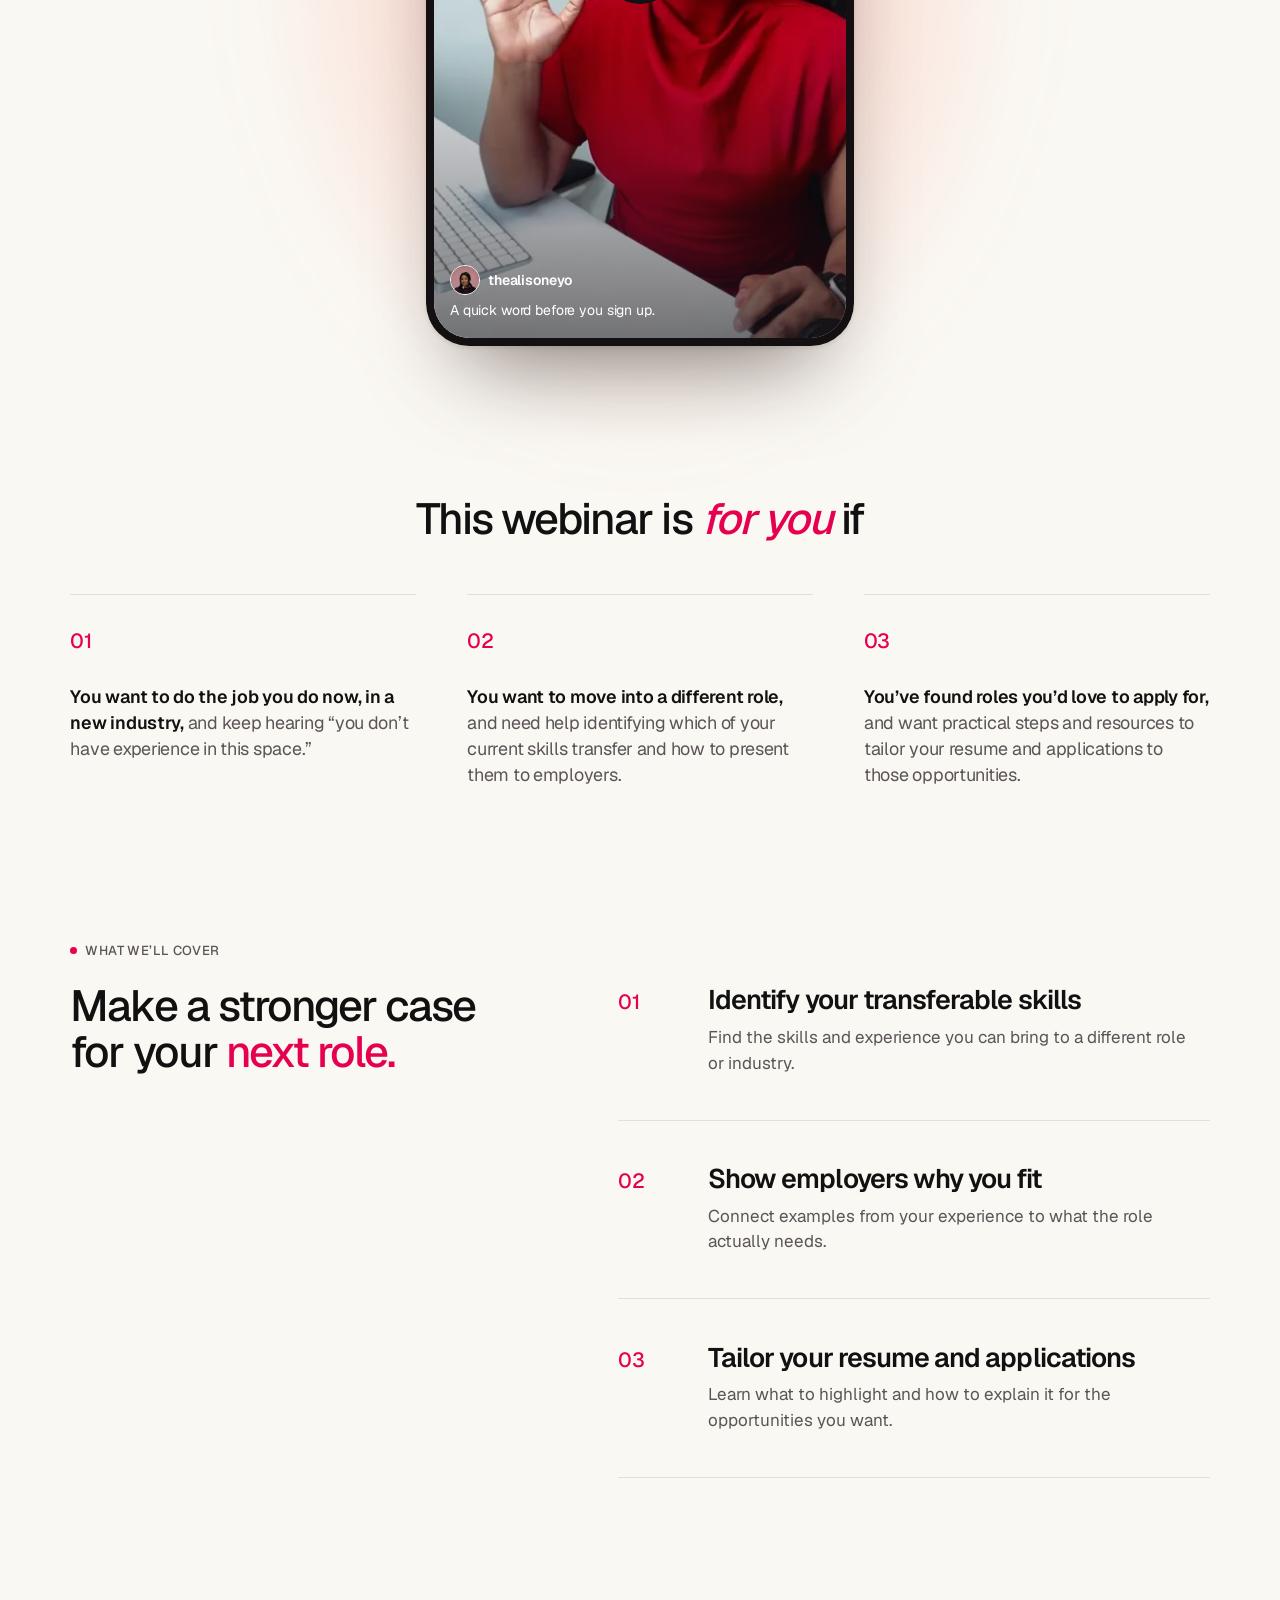
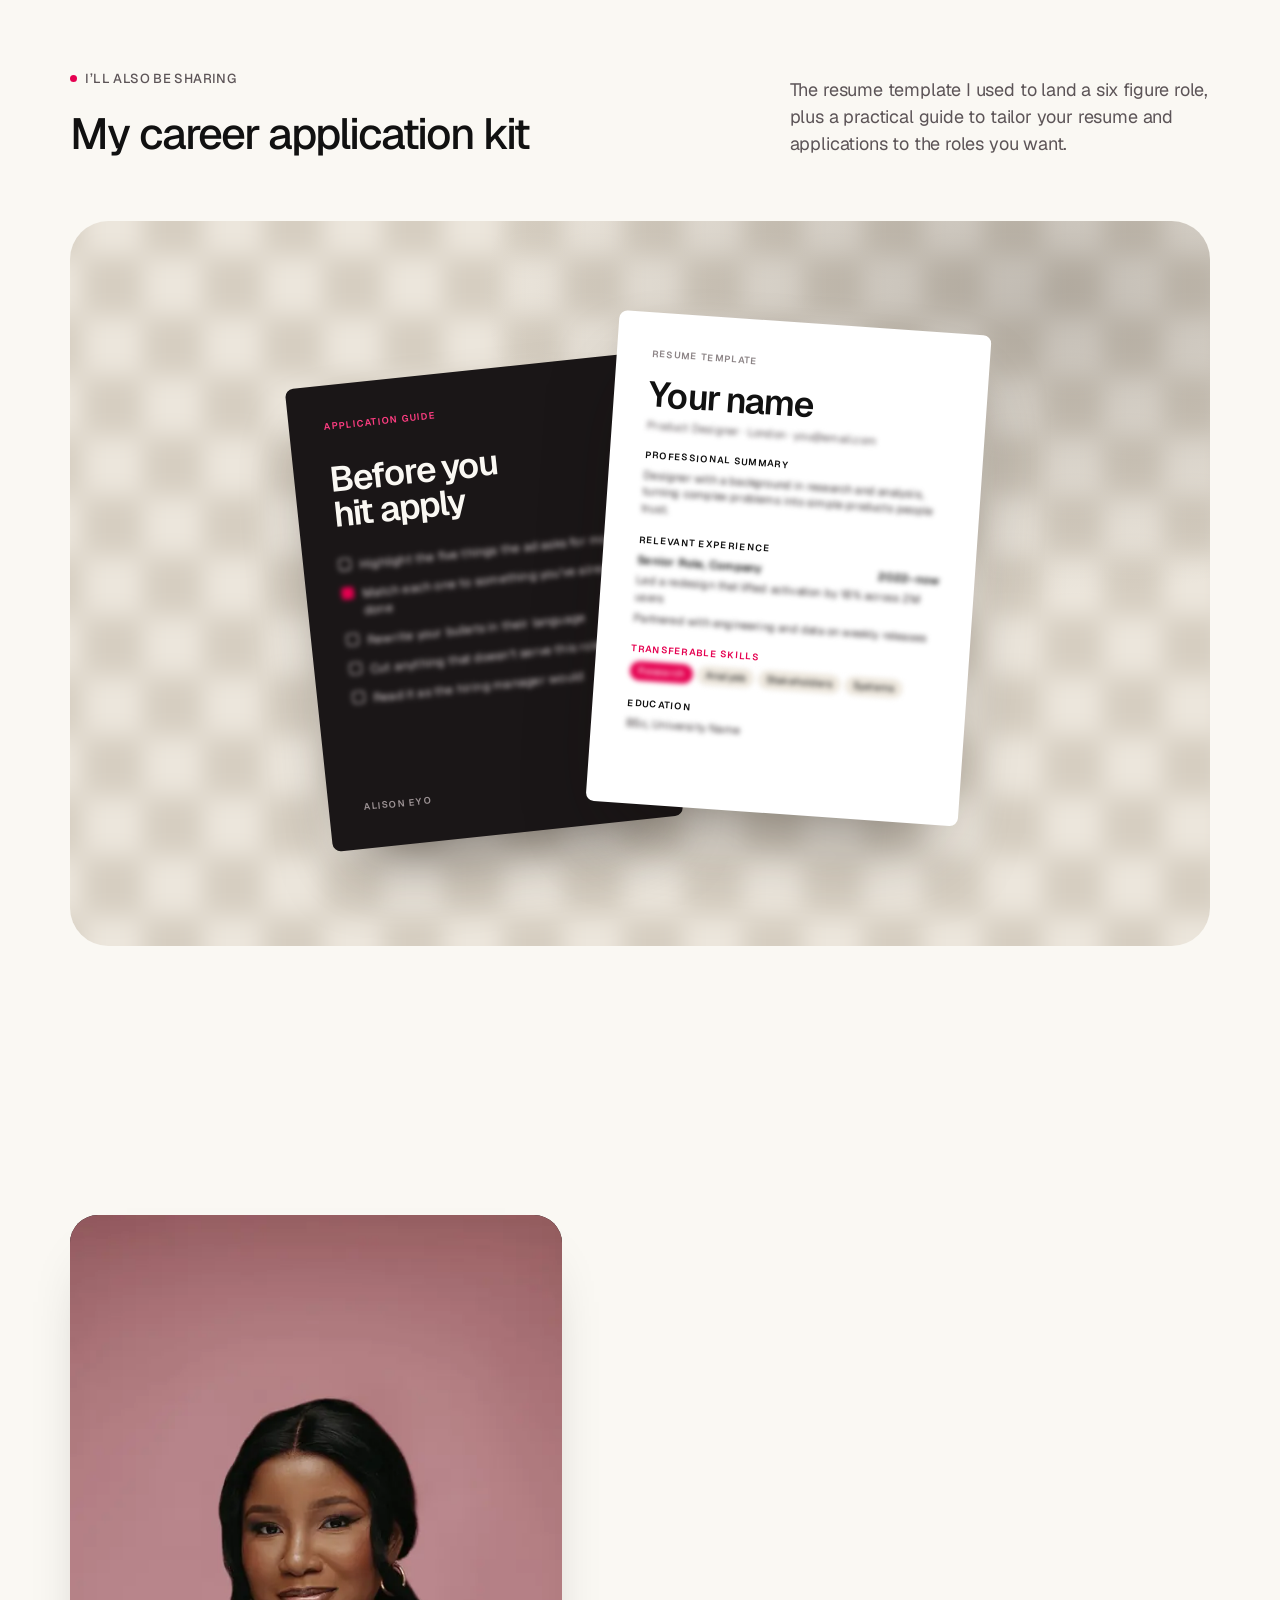
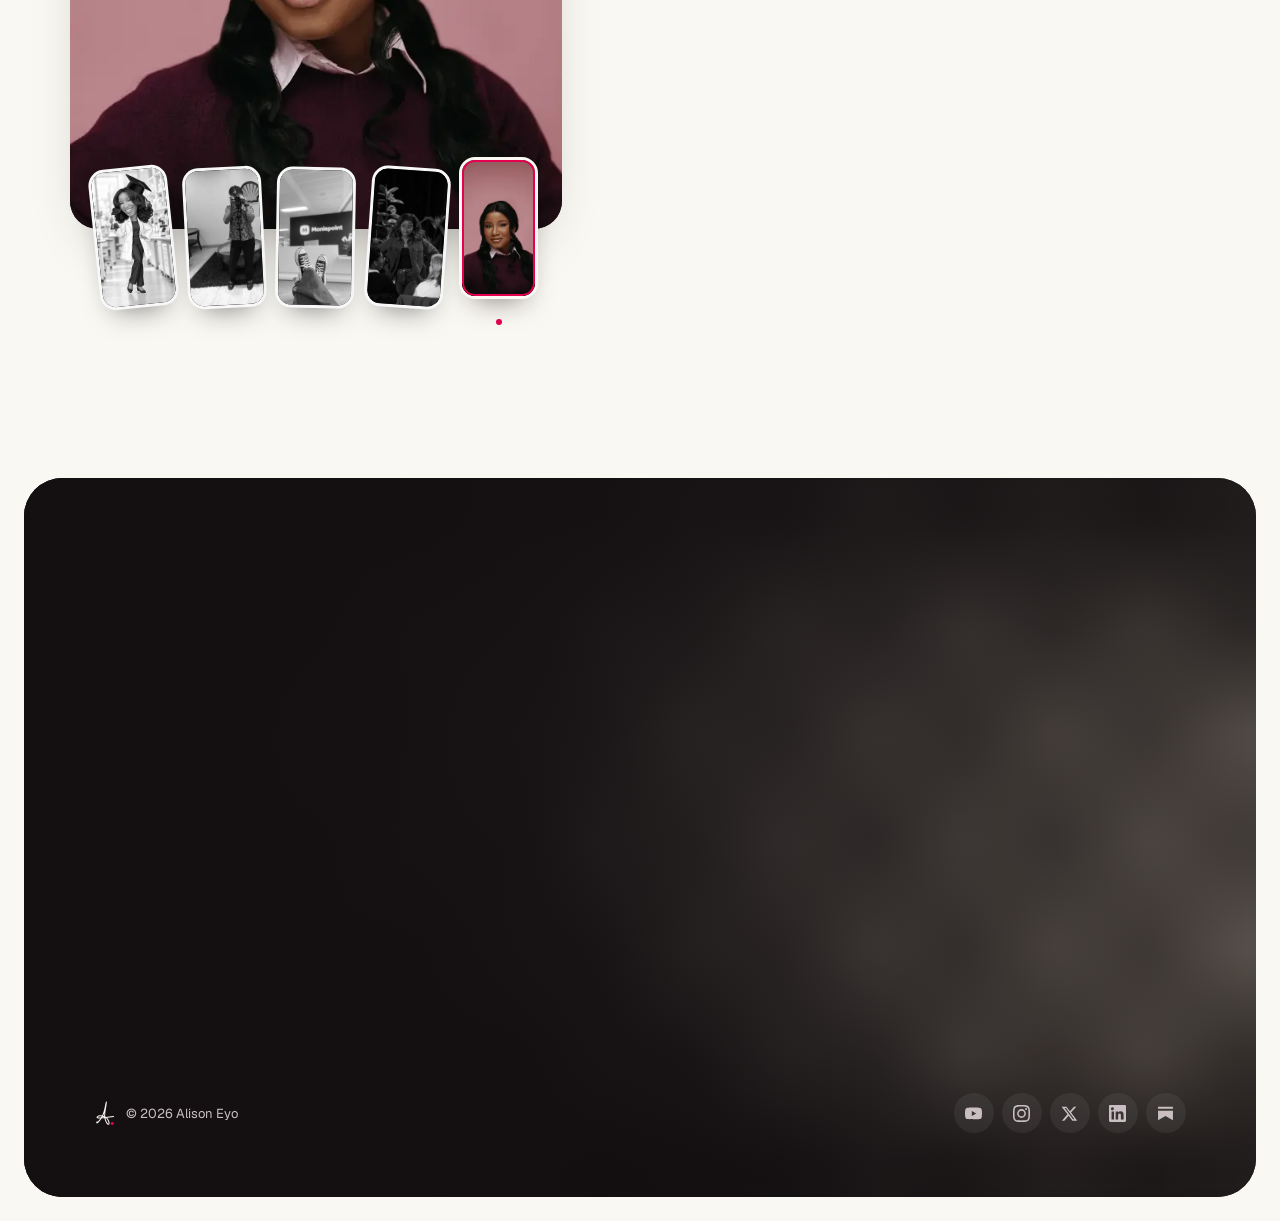
==== commit e216bc21: "Add Vercel Web Analytics snippet Counts visits once Analytics is enabled for the project in Vercel; " ====
--- a/job/index.html
+++ b/job/index.html
@@ -29,6 +29,9 @@
 <link rel="preload" href="/job/fonts/geist-latin.woff2" as="font" type="font/woff2" crossorigin>
 <link rel="stylesheet" href="/job/styles.css">
 <script>document.documentElement.classList.add('js')</script>
+<!-- Vercel Web Analytics (cookie-free). Starts counting once Analytics is enabled for the project in Vercel. -->
+<script>window.va = window.va || function () { (window.vaq = window.vaq || []).push(arguments); };</script>
+<script defer src="/_vercel/insights/script.js"></script>
 <script src="/job/thanks.js" defer></script>
 <script src="/job/main.js" defer></script>
 
--- a/job/styles.css
+++ b/job/styles.css
@@ -891,32 +891,34 @@
   line-height: 1.5;
   letter-spacing: -.01em;
   color: #C9BFC2;
+  text-wrap: balance;
 }
 .ty-email { color: #FAF8F3; overflow-wrap: anywhere; }
+.ty-keep { white-space: nowrap; }
+.ty-sub-last { display: block; }
 
 .ty-actions {
   position: relative;
-  width: 100%;
   max-width: 600px;
   margin-top: clamp(36px, 4.4vw, 56px);
   display: flex;
   justify-content: center;
   gap: 12px;
 }
-.ty-cal, .ty-share { flex: 1 1 auto; }
-
+.ty-cal, .ty-share { flex: 0 0 auto; }
+
+/* Same size as the hero's "Reserve my free seat" button (.btn-dark) */
 .ty-pill {
-  display: flex;
-  align-items: center;
-  justify-content: space-between;
-  gap: 24px;
-  width: 100%;
+  display: inline-flex;
+  align-items: center;
+  justify-content: flex-start;
+  gap: 14px;
   box-sizing: border-box;
-  padding: 12px 12px 12px 26px;
+  padding: 17px 18px 17px 28px;
   border: 0;
   border-radius: 999px;
   font: inherit;
-  font-size: 17px;
+  font-size: 16px;
   font-weight: 500;
   white-space: nowrap;
   cursor: pointer;
@@ -927,54 +929,29 @@
 .ty-pill-icon {
   display: inline-flex;
   flex: none;
-  width: 40px;
-  height: 40px;
+  width: 28px;
+  height: 28px;
   border-radius: 50%;
   align-items: center;
   justify-content: center;
   transition: background .25s, color .25s;
 }
-.ty-pill-icon svg { width: 20px; height: 20px; }
+.ty-pill-icon svg { width: 15px; height: 15px; }
 
 /* Add to calendar */
-.ty-cal-toggle { background: #E50050; color: #fff; }
-.ty-cal-toggle .ty-pill-icon { background: #fff; color: #111; }
-.ty-cal-toggle:hover { background: #FAF8F3; color: #111; }
-.ty-cal-options {
-  display: flex;
-  min-height: 64px;
-  border-radius: 999px;
-  overflow: hidden;
-  background: #E50050;
-  animation: ty-split .35s cubic-bezier(.2,.8,.2,1) both;
-}
-.ty-cal-options[hidden] { display: none; }
-@keyframes ty-split { from { opacity: .4; transform: scaleX(.96); } }
-.ty-cal-options a {
-  flex: 1 1 50%;
-  display: flex;
-  align-items: center;
-  justify-content: center;
-  padding: 0 18px;
-  color: #fff;
-  font-size: 17px;
-  font-weight: 500;
-  white-space: nowrap;
-  text-decoration: none;
-  transition: background .25s, color .25s;
-}
-.ty-cal-options a + a { border-left: 1px solid rgba(255,255,255,.35); }
-.ty-cal-options a:hover, .ty-cal-options a:focus-visible { background: #FAF8F3; color: #111; outline: none; }
+.ty-cal { background: #E50050; color: #fff; text-decoration: none; }
+.ty-cal .ty-pill-icon { background: #fff; color: #111; }
+.ty-cal:hover { background: #FAF8F3; color: #111; }
 
 /* Share */
-.ty-share { width: auto; background: transparent; color: #FAF8F3; border: 1px solid rgba(250,248,243,.3); }
+.ty-share { padding: 16px 17px 16px 27px; background: transparent; color: #FAF8F3; border: 1px solid rgba(250,248,243,.3); } /* 1px less padding to make up for the border */
 .ty-share .ty-pill-icon { background: #FAF8F3; color: #111; }
 .ty-share:hover { background: #FAF8F3; color: #111; border-color: #FAF8F3; }
 .ty-share:hover .ty-pill-icon { background: #111; color: #FAF8F3; }
 
 /* Handwritten note + arrow */
 .ty-note { position: relative; pointer-events: none; }
-.ty-note p { margin: 0; font-family: 'Caveat', cursive; font-weight: 700; line-height: .95; color: #FF3D82; }
+.ty-note p { margin: 0; font-family: 'Caveat', cursive; font-weight: 700; line-height: .95; color: #FF3D82; text-wrap: balance; }
 .ty-arrow { display: block; overflow: visible; }
 .ty-arrow--wide { display: none; }
 
@@ -1005,8 +982,10 @@
   .ty-arrow--narrow { width: 44px; margin: 0 0 4px 64px; }
 }
 @media (max-width: 639.98px) {
-  .ty-actions { flex-direction: column; flex-wrap: nowrap; }
-  .ty-cal, .ty-actions > .ty-share { flex: none; width: 100%; }
+  /* Full width on phones, like the hero button */
+  .ty-actions { width: 100%; flex-direction: column; flex-wrap: nowrap; }
+  .ty-actions > .ty-cal, .ty-actions > .ty-share { flex: none; width: 100%; }
+  .ty-pill { width: 100%; justify-content: space-between; }
 }
 
 /* Motion */
@@ -1020,7 +999,7 @@
 .ty-draw-head { animation-duration: .35s; animation-delay: 1.95s; }
 @keyframes ty-draw { to { stroke-dashoffset: 0; } }
 @media (prefers-reduced-motion: reduce) {
-  .ty-title, .ty-sub, .ty-actions > .ty-cal, .ty-actions > .ty-share, .ty-note p, .ty-cal-options { animation: none; }
+  .ty-title, .ty-sub, .ty-actions > .ty-cal, .ty-actions > .ty-share, .ty-note p { animation: none; }
   .ty-draw { animation: none; stroke-dashoffset: 0; }
 }
 
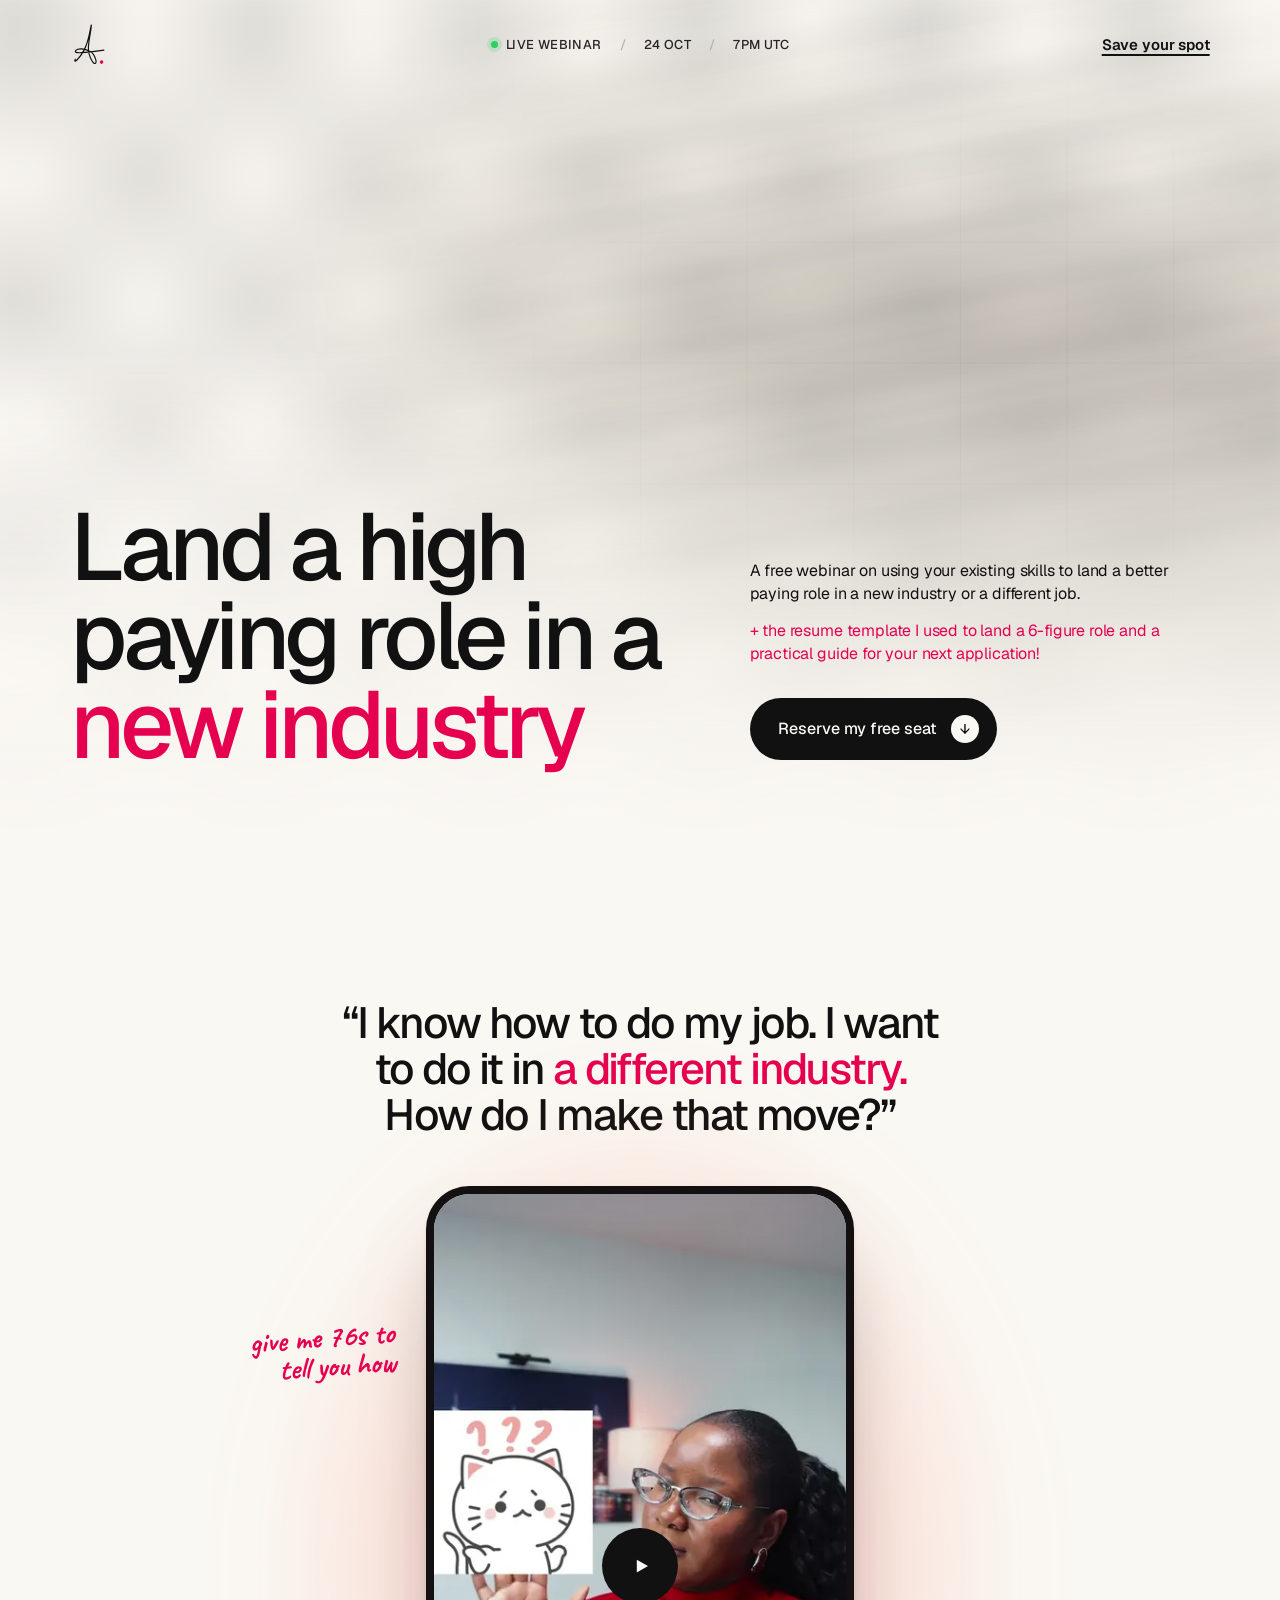
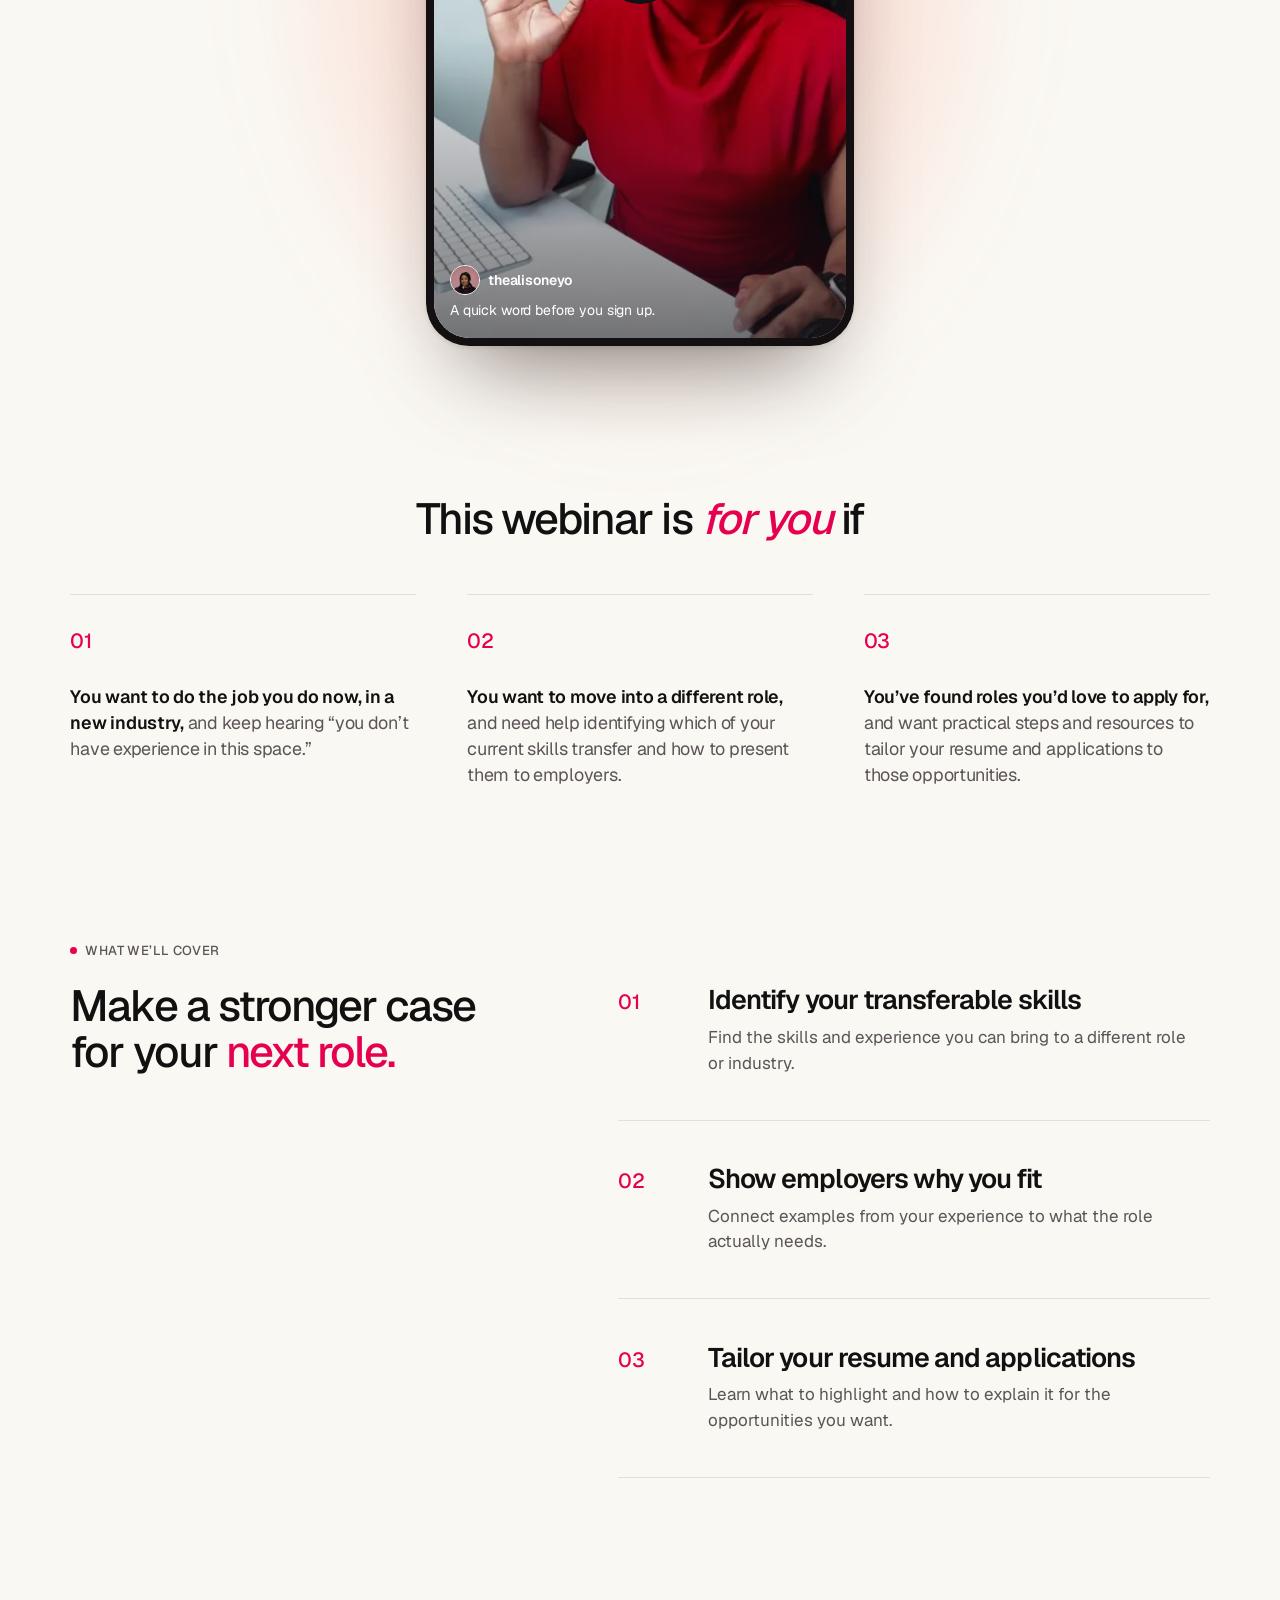
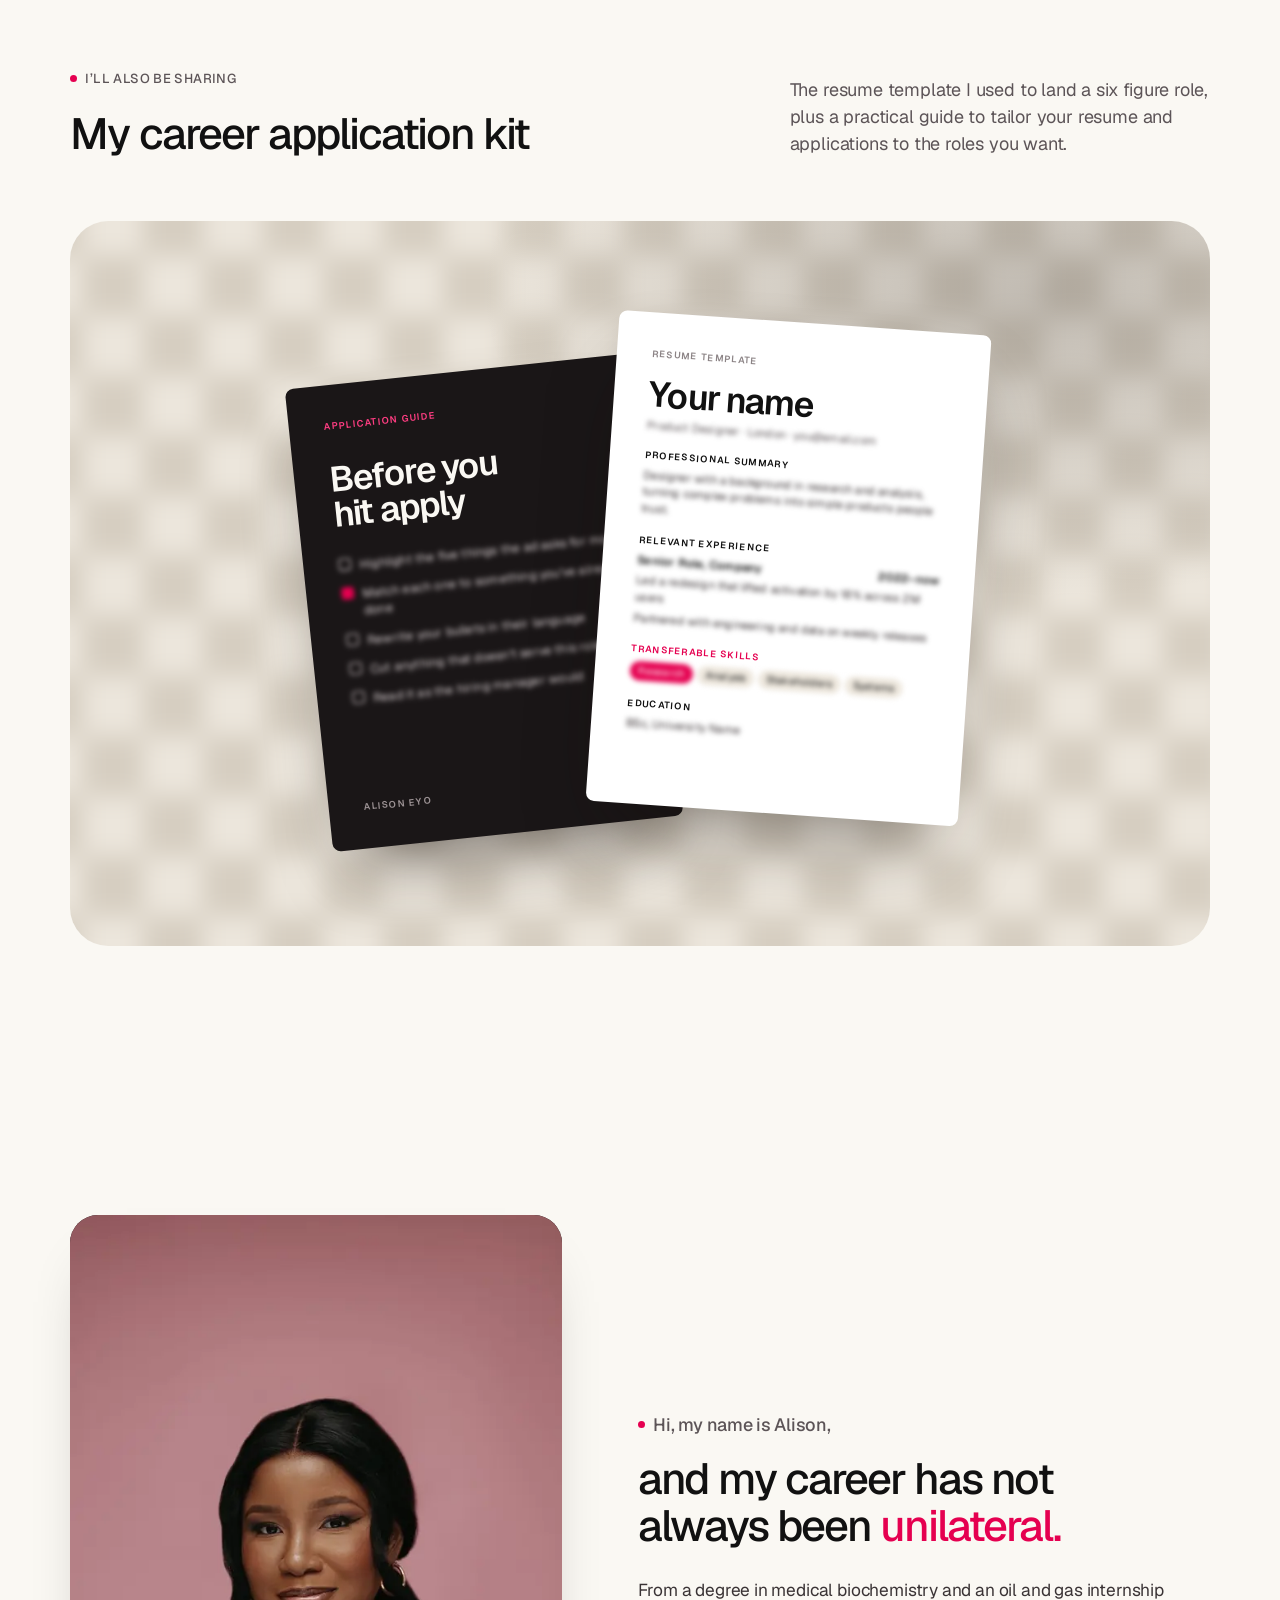
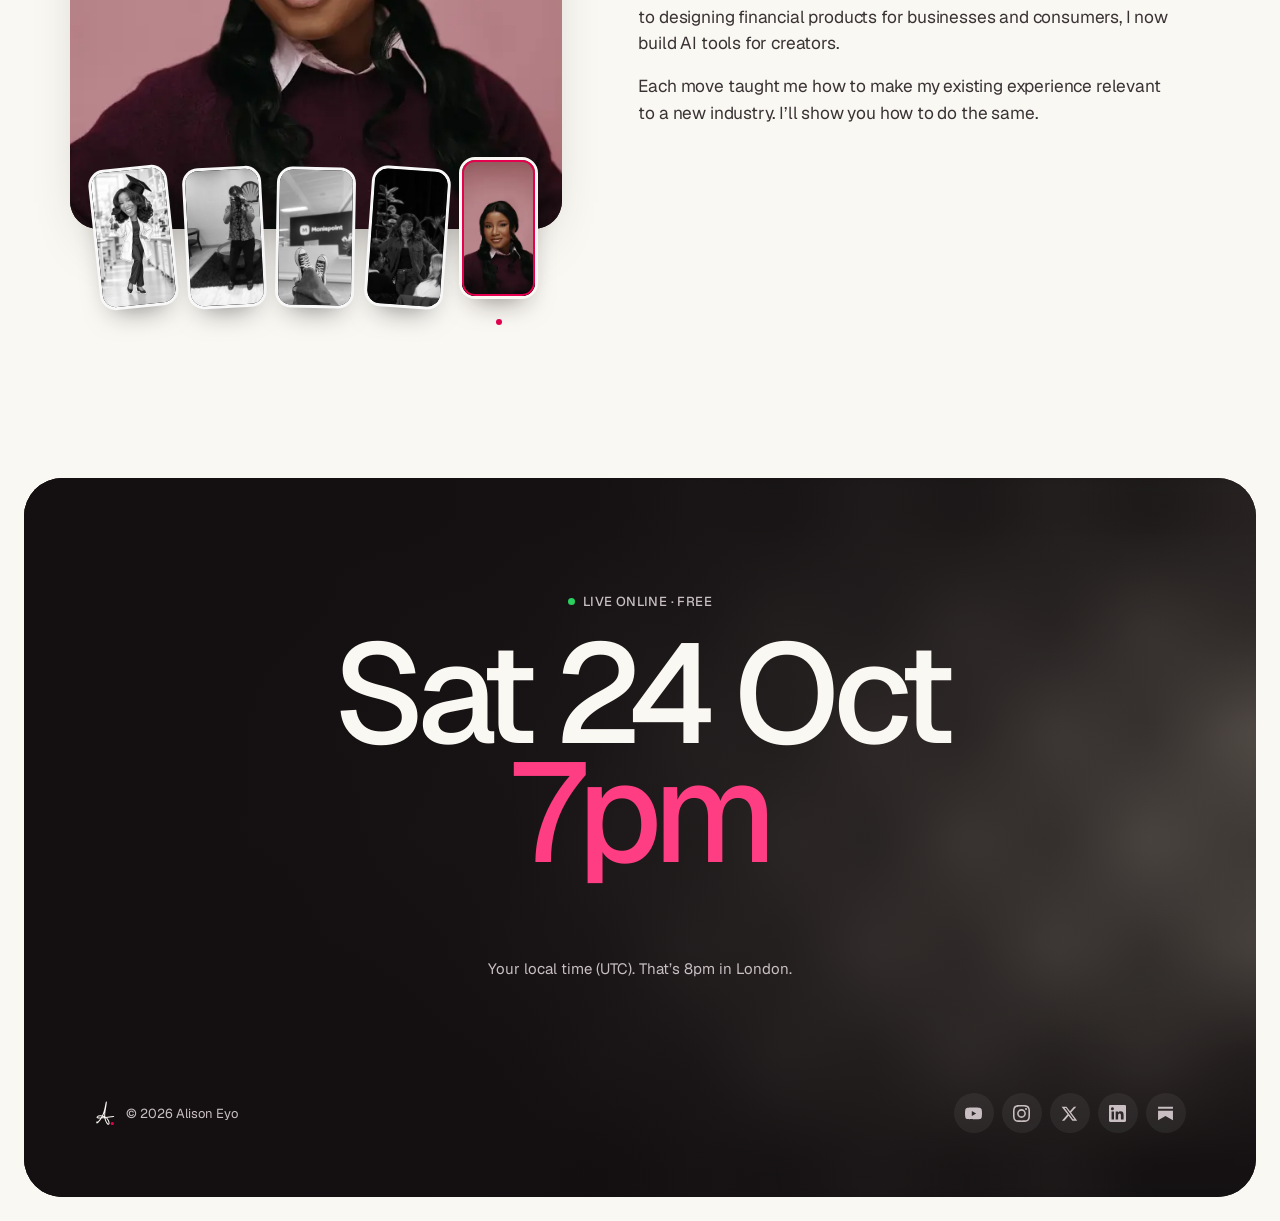
==== commit c760d33c: "Add Meta Pixel with registration funnel events Base pixel (PageView, no extra PageViews for in-page " ====
--- a/job/index.html
+++ b/job/index.html
@@ -32,6 +32,21 @@
 <!-- Vercel Web Analytics (cookie-free). Starts counting once Analytics is enabled for the project in Vercel. -->
 <script>window.va = window.va || function () { (window.vaq = window.vaq || []).push(arguments); };</script>
 <script defer src="/_vercel/insights/script.js"></script>
+<!-- Meta Pixel Code -->
+<script>
+!function(f,b,e,v,n,t,s)
+{if(f.fbq)return;n=f.fbq=function(){n.callMethod?
+n.callMethod.apply(n,arguments):n.queue.push(arguments)};
+if(!f._fbq)f._fbq=n;n.push=n;n.loaded=!0;n.version='2.0';
+n.queue=[];t=b.createElement(e);t.async=!0;
+t.src=v;s=b.getElementsByTagName(e)[0];
+s.parentNode.insertBefore(t,s)}(window, document,'script',
+'https://connect.facebook.net/en_US/fbevents.js');
+fbq.disablePushState = true; // one-page site: don't count in-page jumps (#register) as extra page views
+fbq('init', '1090113933922355');
+fbq('track', 'PageView');
+</script>
+<!-- End Meta Pixel Code -->
 <script src="/job/thanks.js" defer></script>
 <script src="/job/main.js" defer></script>
 
@@ -81,6 +96,9 @@
 </script>
 </head>
 <body>
+<noscript><img height="1" width="1" style="display:none" alt=""
+src="https://www.facebook.com/tr?id=1090113933922355&ev=PageView&noscript=1"
+/></noscript>
 <div class="page">
 
   <!-- HERO -->
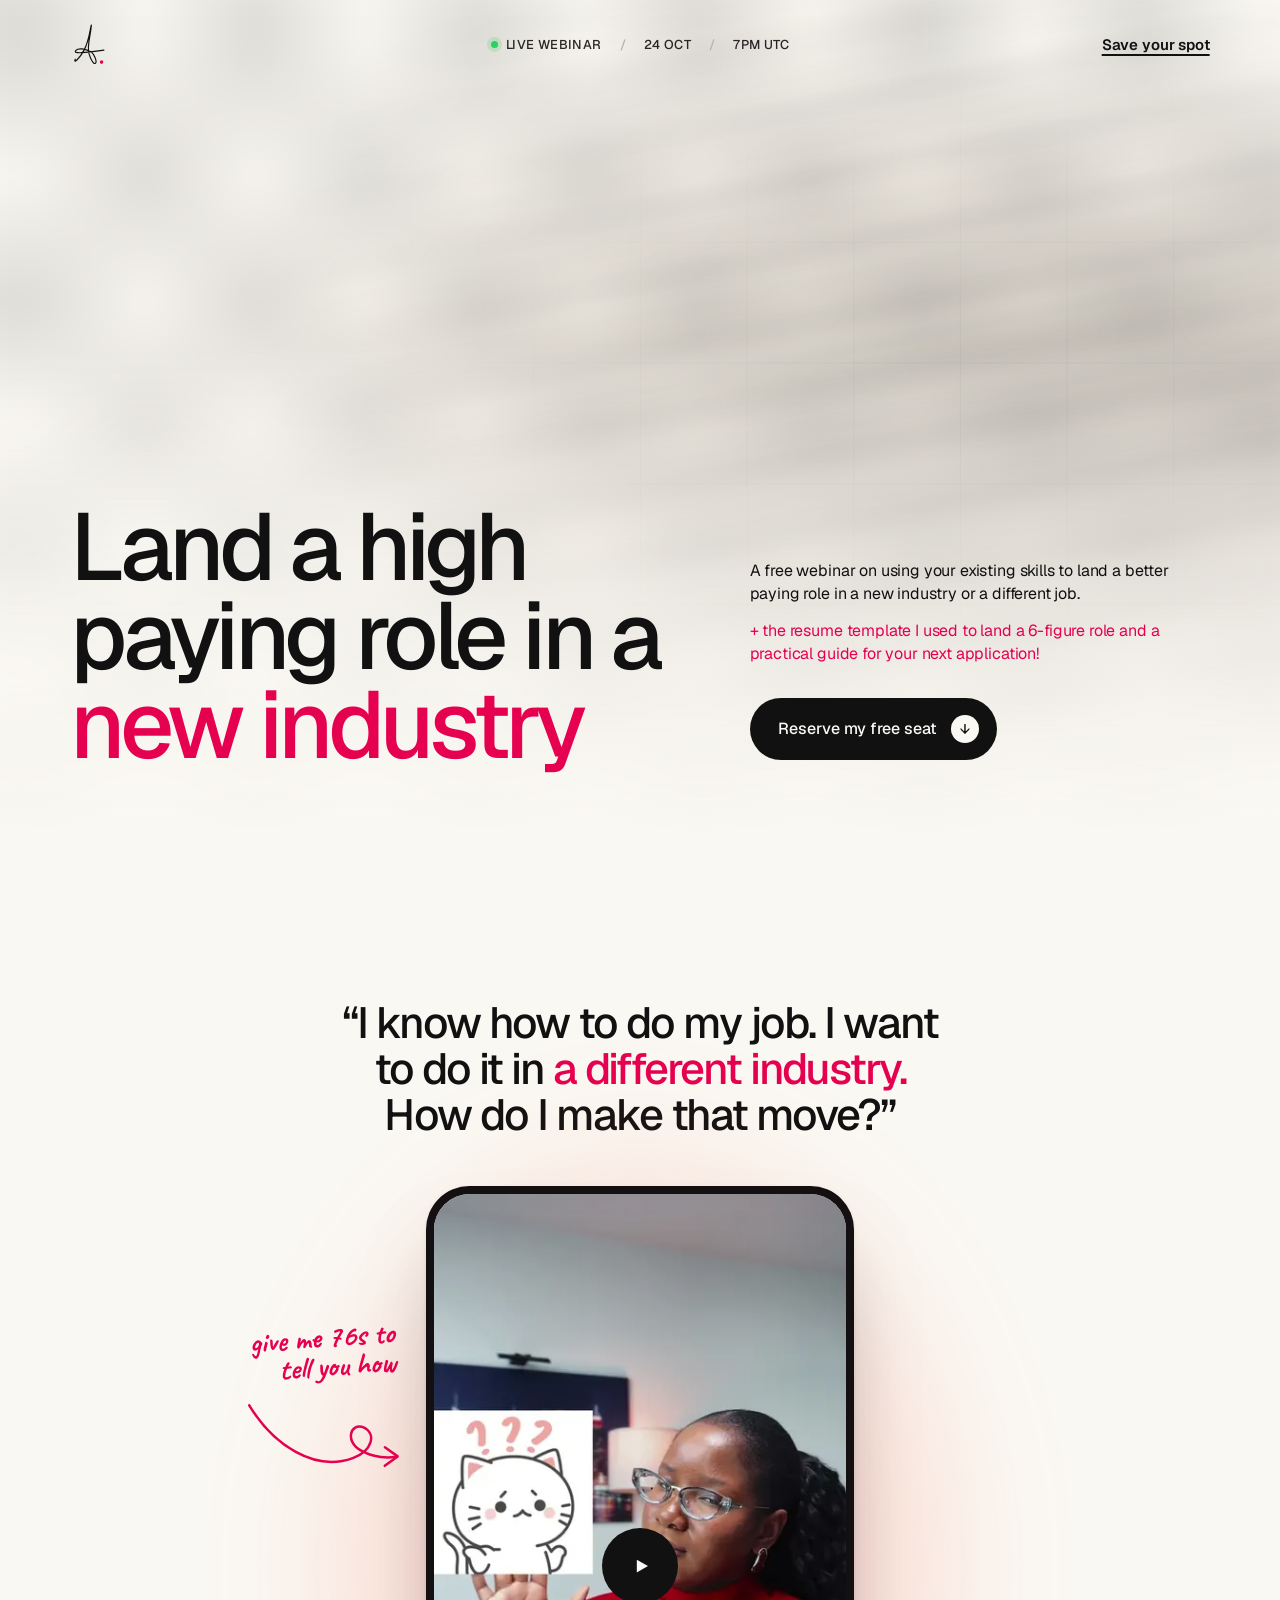
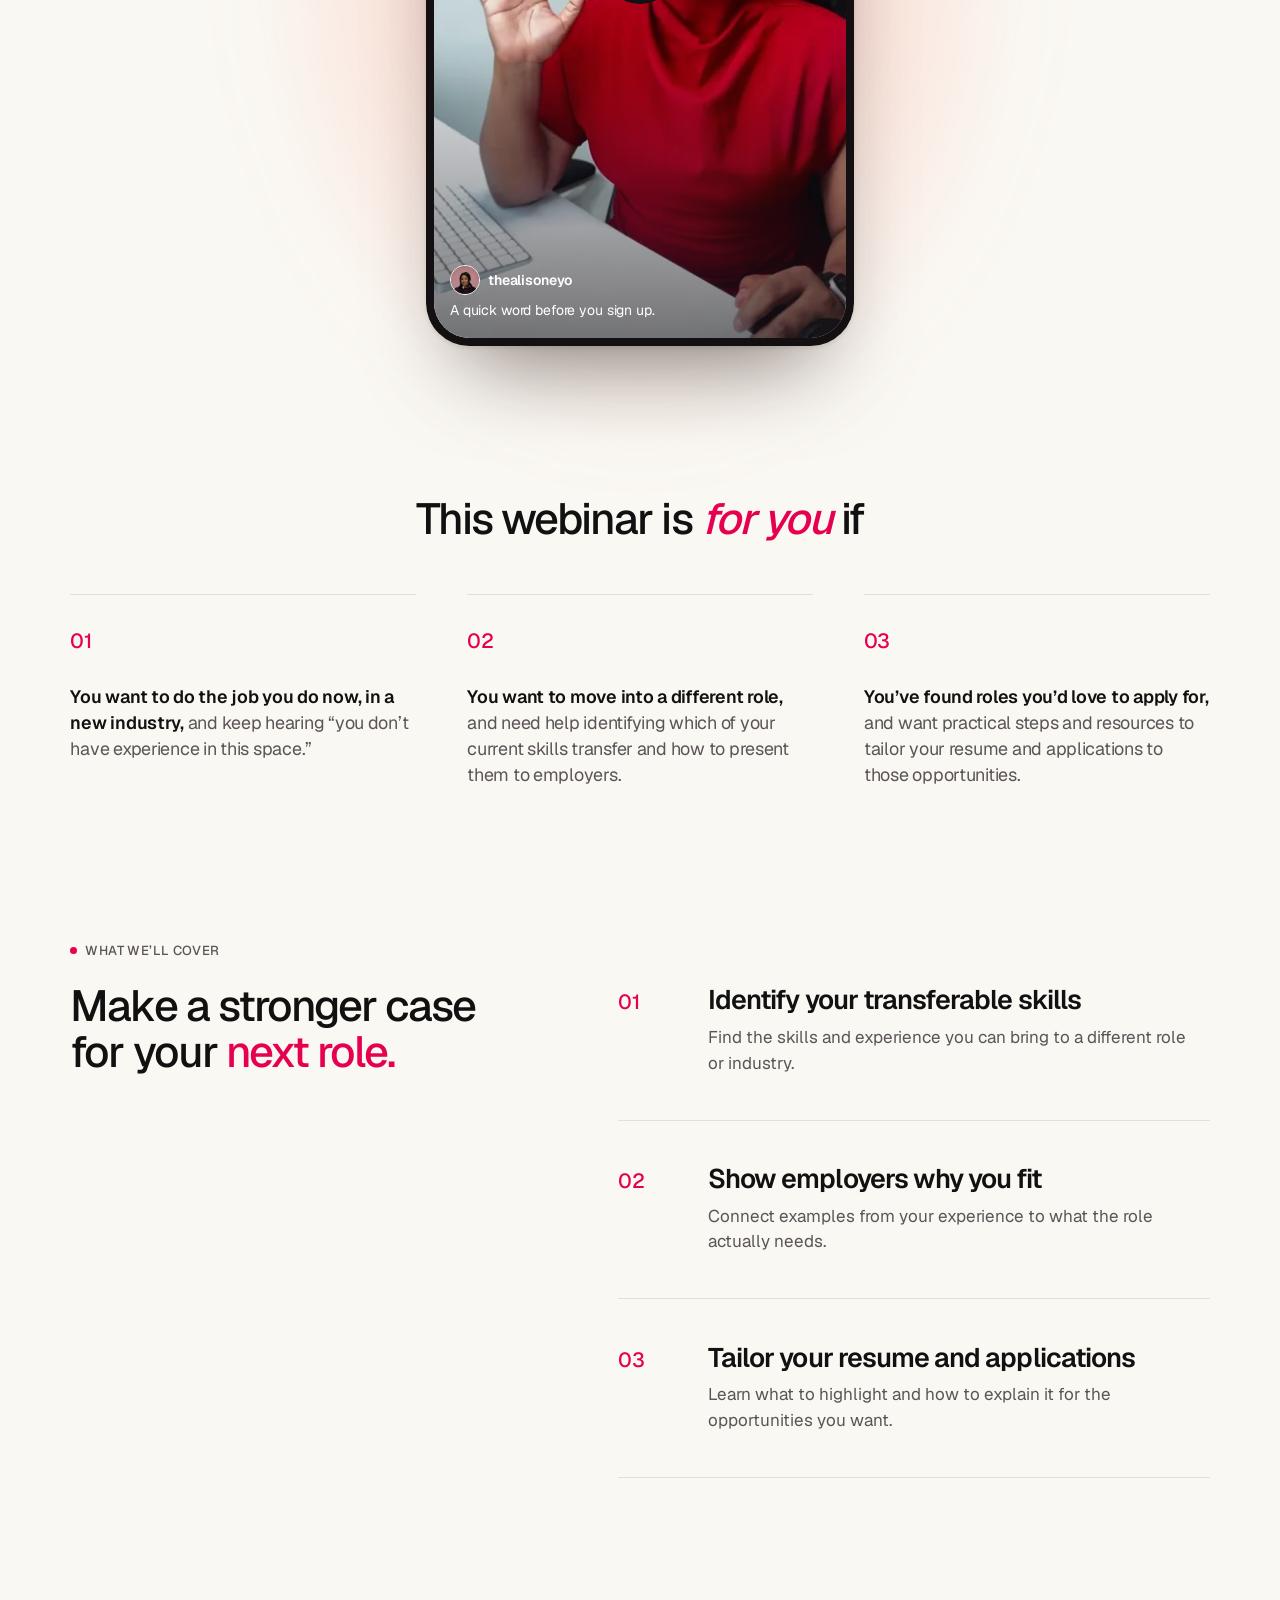
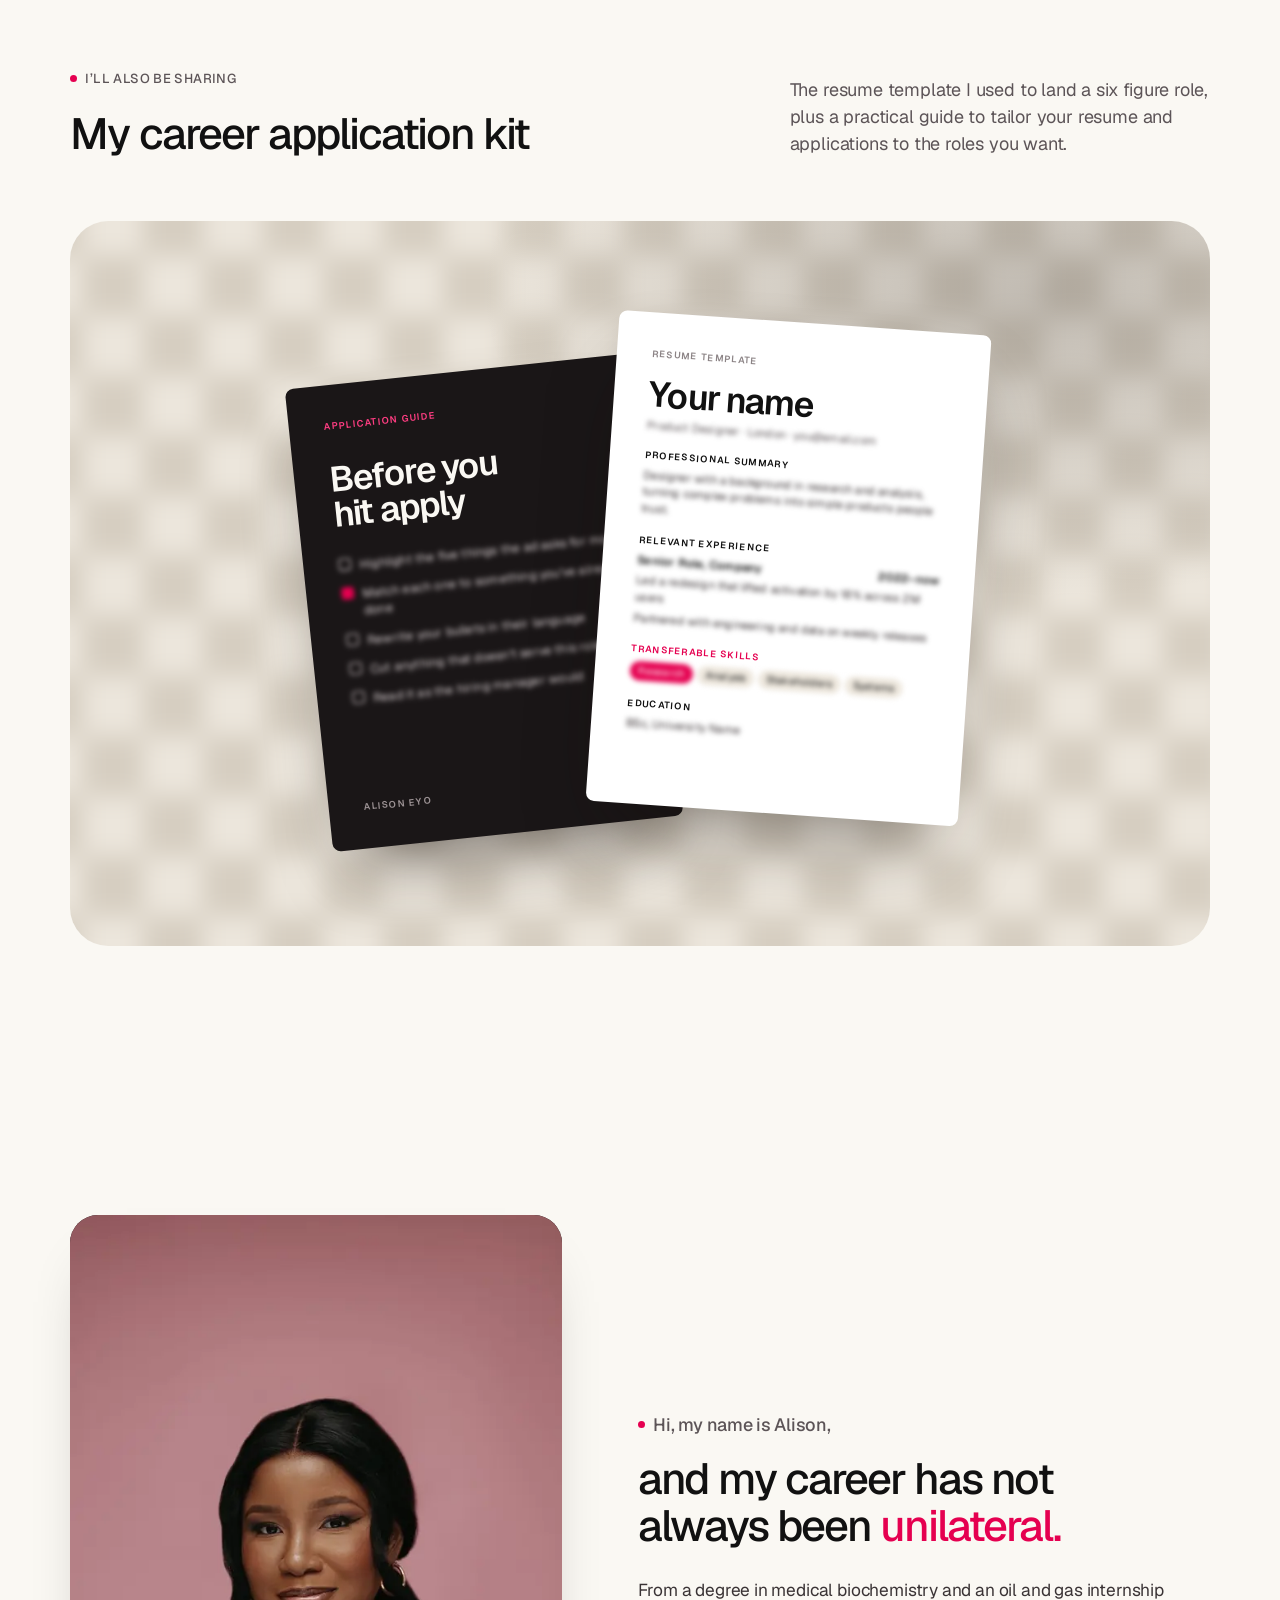
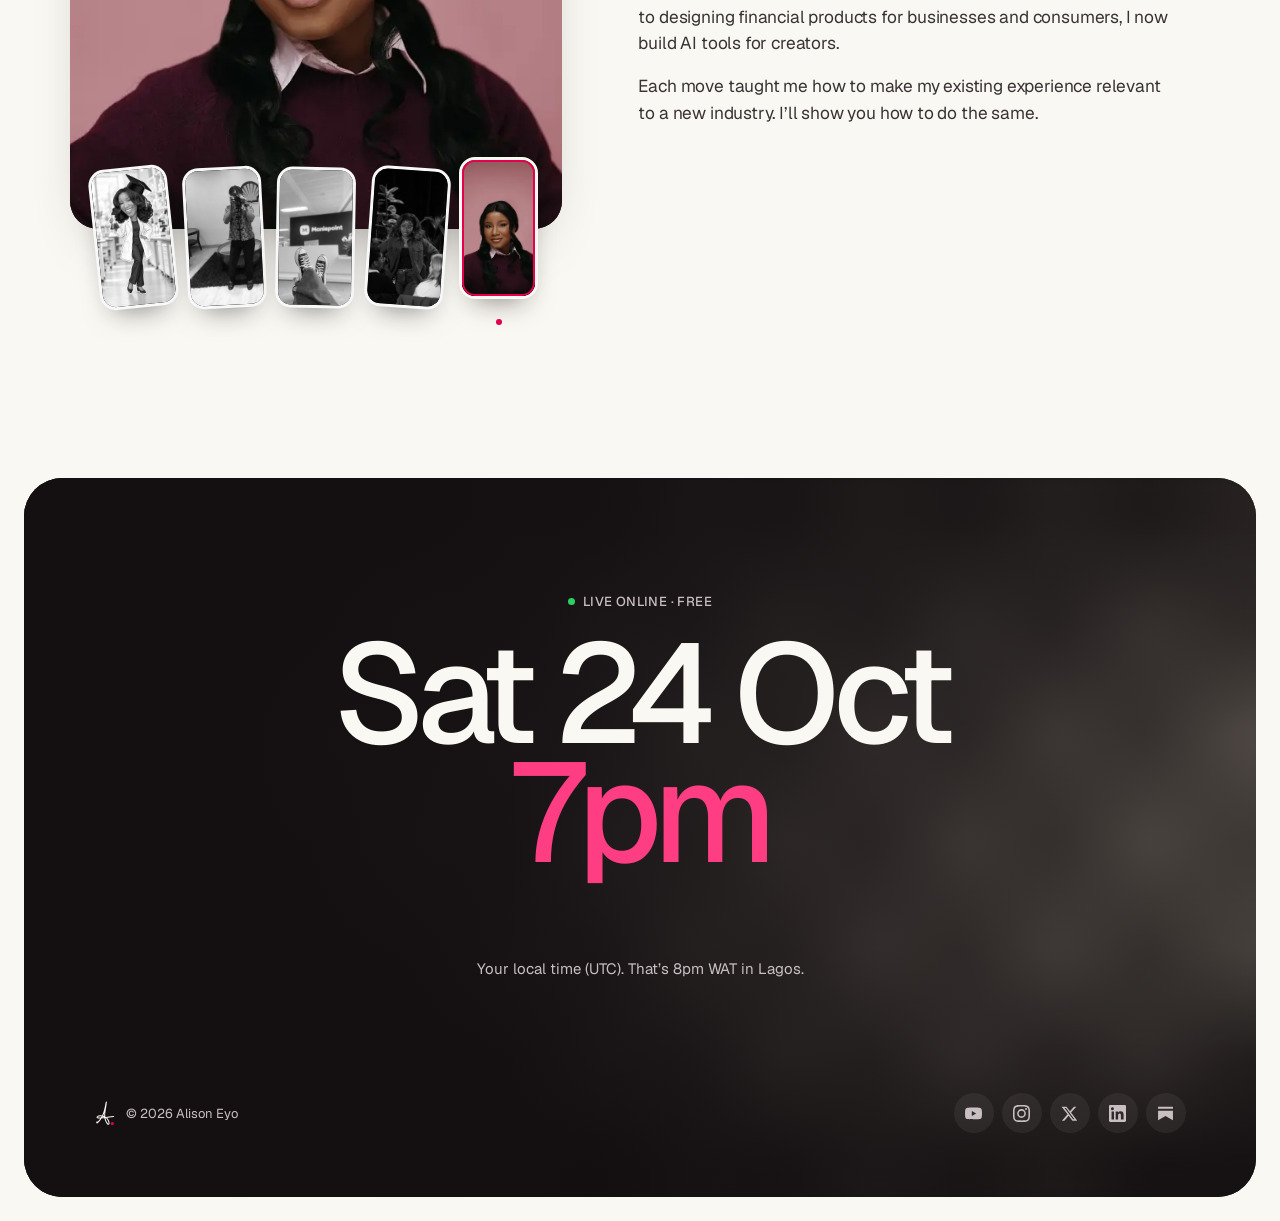
==== commit 18ec603d: "Show the webinar time as 8pm WAT The audience is mostly in Nigeria, so West Africa Time is now the h" ====
--- a/job/index.html
+++ b/job/index.html
@@ -4,7 +4,7 @@
 <meta charset="utf-8">
 <meta name="viewport" content="width=device-width, initial-scale=1">
 <title>Land a High Paying Role in a New Industry · Free Webinar</title>
-<meta name="description" content="Free live webinar with Alison Eyo, Sat 24 Oct, 8pm UK. Learn to use your existing skills to land a better paying role in a new industry. Free resume template.">
+<meta name="description" content="Free live webinar with Alison Eyo, Sat 24 Oct, 8pm WAT. Learn to use your existing skills to land a better paying role in a new industry. Free resume template.">
 <link rel="canonical" href="https://www.thealisoneyo.com/job/">
 <meta name="robots" content="index, follow, max-image-preview:large">
 <meta name="author" content="Alison Eyo">
@@ -15,11 +15,11 @@
 <meta property="og:locale" content="en_GB">
 <meta property="og:url" content="https://www.thealisoneyo.com/job/">
 <meta property="og:title" content="Land a high paying role in a new industry · Free webinar">
-<meta property="og:description" content="Free live webinar with Alison Eyo, Sat 24 Oct, 8pm UK. Use your existing skills to land a better paying role in a new industry.">
-<meta property="og:image" content="https://www.thealisoneyo.com/job/assets/og-image.jpg">
+<meta property="og:description" content="Free live webinar with Alison Eyo, Sat 24 Oct, 8pm WAT. Use your existing skills to land a better paying role in a new industry.">
+<meta property="og:image" content="https://www.thealisoneyo.com/job/assets/og-image-wat.jpg">
 <meta property="og:image:width" content="1200">
 <meta property="og:image:height" content="630">
-<meta property="og:image:alt" content="Land a high paying role in a new industry. Free live webinar with Alison Eyo, Sat 24 Oct, 8pm UK.">
+<meta property="og:image:alt" content="Land a high paying role in a new industry. Free live webinar with Alison Eyo, Sat 24 Oct, 8pm WAT.">
 <meta name="twitter:card" content="summary_large_image">
 <meta name="twitter:site" content="@thealisoneyo">
 <meta name="twitter:creator" content="@thealisoneyo">
@@ -61,7 +61,7 @@
   "eventStatus": "https://schema.org/EventScheduled",
   "eventAttendanceMode": "https://schema.org/OnlineEventAttendanceMode",
   "location": { "@type": "VirtualLocation", "url": "https://www.thealisoneyo.com/job/" },
-  "image": ["https://www.thealisoneyo.com/job/assets/og-image.jpg"],
+  "image": ["https://www.thealisoneyo.com/job/assets/og-image-wat.jpg"],
   "isAccessibleForFree": true,
   "inLanguage": "en-GB",
   "offers": {
@@ -120,7 +120,7 @@
       <div class="live nav-live">
         <span class="live-label"><span class="live-dot"></span>Live webinar</span>
         <span class="live-sep">/</span><span data-nav-date>24 Oct</span>
-        <span class="live-sep">/</span><span data-nav-time>8pm UK</span>
+        <span class="live-sep">/</span><span data-nav-time>8pm WAT</span>
       </div>
       <a href="#register" class="nav-cta">Save your spot</a>
     </header>
@@ -130,7 +130,7 @@
         <div class="live">
           <span class="live-label"><span class="live-dot"></span>Live webinar</span>
           <span class="live-sep">/</span><span data-nav-date>24 Oct</span>
-          <span class="live-sep">/</span><span data-nav-time>8pm UK</span>
+          <span class="live-sep">/</span><span data-nav-time>8pm WAT</span>
         </div>
       </div>
       <h1 class="hero-title" data-reveal>Land a high paying role in a <span class="pink">new industry</span></h1>
@@ -369,7 +369,7 @@
       <div class="register-inner">
         <div class="register-main" data-reveal>
           <div class="eyebrow eyebrow-dark"><span class="eyebrow-dot eyebrow-dot-green"></span>Live online · Free</div>
-          <h2 class="big-date"><span data-big-date>Sat 24 Oct</span><br><span class="pink-dark" data-big-time>8pm UK</span></h2>
+          <h2 class="big-date"><span data-big-date>Sat 24 Oct</span><br><span class="pink-dark" data-big-time>8pm WAT</span></h2>
 
           <div class="signup-embed">
             <div data-serlzo-form="f9dd63874dc27eadd3" data-serlzo-title="Reserve your free seat" data-serlzo-min-height="320px"></div>
--- a/job/styles.css
+++ b/job/styles.css
@@ -886,7 +886,7 @@
 .ty-title span { color: #FF3D82; }
 .ty-sub {
   margin: 18px 0 0;
-  max-width: 34ch;
+  max-width: 44ch;
   font-size: clamp(16px, 1.3vw, 18px);
   line-height: 1.5;
   letter-spacing: -.01em;
@@ -895,32 +895,33 @@
 }
 .ty-email { color: #FAF8F3; overflow-wrap: anywhere; }
 .ty-keep { white-space: nowrap; }
-.ty-sub-last { display: block; }
 
 .ty-actions {
-  position: relative;
-  max-width: 600px;
+  width: 100%;
+  max-width: 480px;
   margin-top: clamp(36px, 4.4vw, 56px);
   display: flex;
-  justify-content: center;
+  flex-direction: column;
   gap: 12px;
 }
-.ty-cal, .ty-share { flex: 0 0 auto; }
-
-/* Same size as the hero's "Reserve my free seat" button (.btn-dark) */
+
+/* Stacked, full width of the panel: label left, icon right */
 .ty-pill {
-  display: inline-flex;
-  align-items: center;
-  justify-content: flex-start;
+  display: flex;
+  align-items: center;
+  justify-content: space-between;
   gap: 14px;
   box-sizing: border-box;
-  padding: 17px 18px 17px 28px;
+  width: 100%;
+  padding: 12px 12px 12px 26px;
   border: 0;
   border-radius: 999px;
   font: inherit;
-  font-size: 16px;
+  font-size: 17px;
   font-weight: 500;
-  white-space: nowrap;
+  line-height: 1.25;
+  text-align: left;
+  text-decoration: none;
   cursor: pointer;
   transition: background .25s, color .25s, transform .25s, border-color .25s;
 }
@@ -929,78 +930,40 @@
 .ty-pill-icon {
   display: inline-flex;
   flex: none;
-  width: 28px;
-  height: 28px;
+  width: 40px;
+  height: 40px;
   border-radius: 50%;
   align-items: center;
   justify-content: center;
   transition: background .25s, color .25s;
 }
-.ty-pill-icon svg { width: 15px; height: 15px; }
+.ty-pill-icon svg { width: 18px; height: 18px; }
+
+/* WhatsApp reminder */
+.ty-wa { background: #E50050; color: #fff; }
+.ty-wa .ty-pill-icon { background: #fff; color: #111; }
+.ty-wa:hover { background: #FAF8F3; color: #111; }
+.ty-wa:hover .ty-pill-icon { background: #111; color: #FAF8F3; }
 
 /* Add to calendar */
-.ty-cal { background: #E50050; color: #fff; text-decoration: none; }
-.ty-cal .ty-pill-icon { background: #fff; color: #111; }
-.ty-cal:hover { background: #FAF8F3; color: #111; }
-
-/* Share */
-.ty-share { padding: 16px 17px 16px 27px; background: transparent; color: #FAF8F3; border: 1px solid rgba(250,248,243,.3); } /* 1px less padding to make up for the border */
-.ty-share .ty-pill-icon { background: #FAF8F3; color: #111; }
-.ty-share:hover { background: #FAF8F3; color: #111; border-color: #FAF8F3; }
-.ty-share:hover .ty-pill-icon { background: #111; color: #FAF8F3; }
-
-/* Handwritten note + arrow */
-.ty-note { position: relative; pointer-events: none; }
-.ty-note p { margin: 0; font-family: 'Caveat', cursive; font-weight: 700; line-height: .95; color: #FF3D82; text-wrap: balance; }
-.ty-arrow { display: block; overflow: visible; }
-.ty-arrow--wide { display: none; }
-
-@media (min-width: 1200px) {
-  .ty-note {
-    position: absolute;
-    left: calc(100% + 18px);
-    top: -58px;
-    width: 220px;
-    transform: rotate(-5deg);
-    text-align: left;
-  }
-  .ty-note p { font-size: 32px; }
-  .ty-arrow--wide { display: block; position: absolute; left: 8px; top: 66px; width: 84px; }
-  .ty-arrow--narrow { display: none; }
-}
-@media (max-width: 1199.98px) {
-  .ty-actions { flex-wrap: wrap; }
-  .ty-note {
-    flex: 1 1 100%;
-    display: flex;
-    flex-direction: column;
-    align-items: center;
-    margin-top: 6px;
-    transform: rotate(-3deg);
-  }
-  .ty-note p { font-size: 28px; }
-  .ty-arrow--narrow { width: 44px; margin: 0 0 4px 64px; }
-}
+.ty-cal { padding: 11px 11px 11px 25px; background: transparent; color: #FAF8F3; border: 1px solid rgba(250,248,243,.3); } /* 1px less padding to make up for the border */
+.ty-cal .ty-pill-icon { background: #FAF8F3; color: #111; }
+.ty-cal:hover { background: #FAF8F3; color: #111; border-color: #FAF8F3; }
+.ty-cal:hover .ty-pill-icon { background: #111; color: #FAF8F3; }
+
 @media (max-width: 639.98px) {
-  /* Full width on phones, like the hero button */
-  .ty-actions { width: 100%; flex-direction: column; flex-wrap: nowrap; }
-  .ty-actions > .ty-cal, .ty-actions > .ty-share { flex: none; width: 100%; }
-  .ty-pill { width: 100%; justify-content: space-between; }
+  .ty-pill { font-size: 16px; padding-left: 22px; }
+  .ty-cal { padding-left: 21px; }
 }
 
 /* Motion */
-.ty-title, .ty-sub, .ty-actions > .ty-cal, .ty-actions > .ty-share { animation: ty-up .8s cubic-bezier(.2,.8,.2,1) both; }
+.ty-title, .ty-sub, .ty-pill { animation: ty-up .8s cubic-bezier(.2,.8,.2,1) both; }
 .ty-sub { animation-delay: .12s; }
-.ty-actions > .ty-cal, .ty-actions > .ty-share { animation-delay: .24s; }
+.ty-wa { animation-delay: .24s; }
+.ty-cal { animation-delay: .32s; }
 @keyframes ty-up { from { opacity: 0; transform: translateY(18px); } }
-.ty-note p { animation: ty-fade .7s ease .9s both; }
-@keyframes ty-fade { from { opacity: 0; } }
-.ty-draw { stroke-dasharray: 1; stroke-dashoffset: 1; animation: ty-draw .8s cubic-bezier(.6,.05,.3,1) 1.2s forwards; }
-.ty-draw-head { animation-duration: .35s; animation-delay: 1.95s; }
-@keyframes ty-draw { to { stroke-dashoffset: 0; } }
 @media (prefers-reduced-motion: reduce) {
-  .ty-title, .ty-sub, .ty-actions > .ty-cal, .ty-actions > .ty-share, .ty-note p { animation: none; }
-  .ty-draw { animation: none; stroke-dashoffset: 0; }
+  .ty-title, .ty-sub, .ty-pill { animation: none; }
 }
 
 /* ---------- Sticky CTA (mobile only) ---------- */
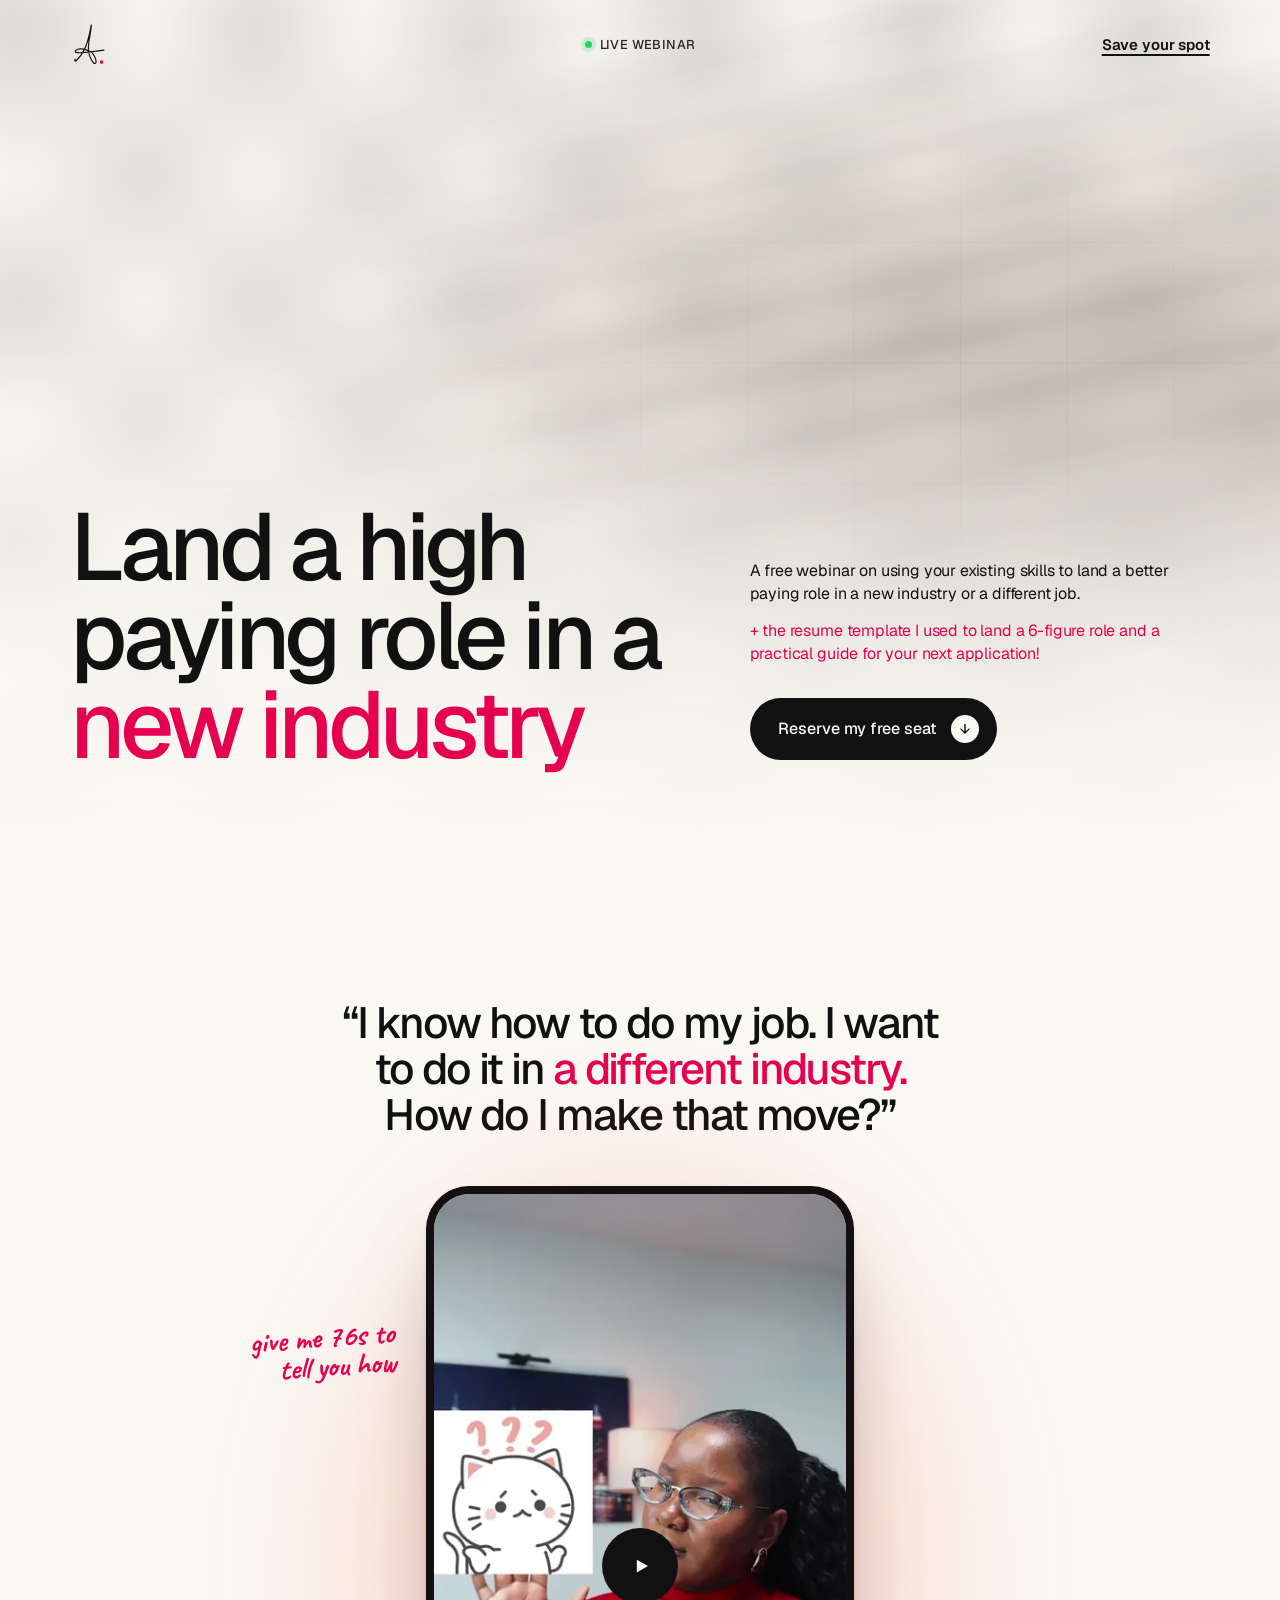
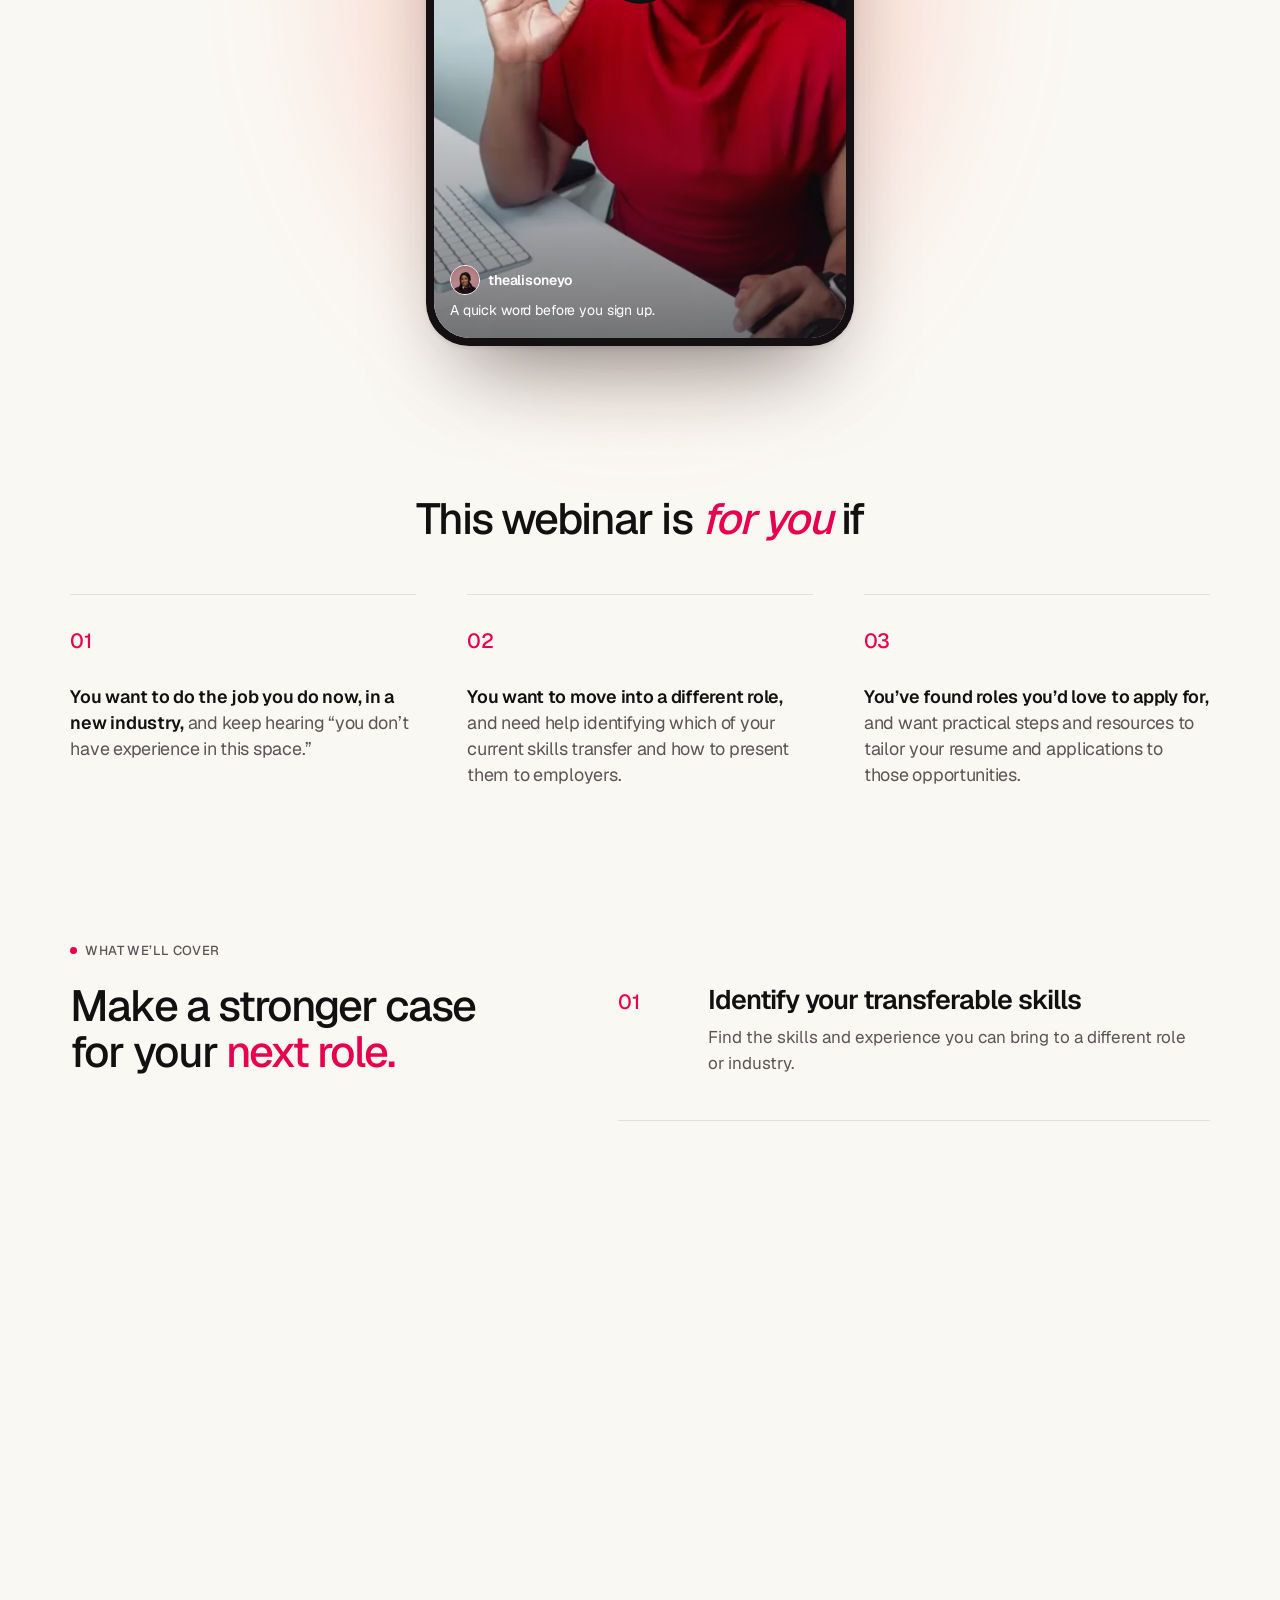
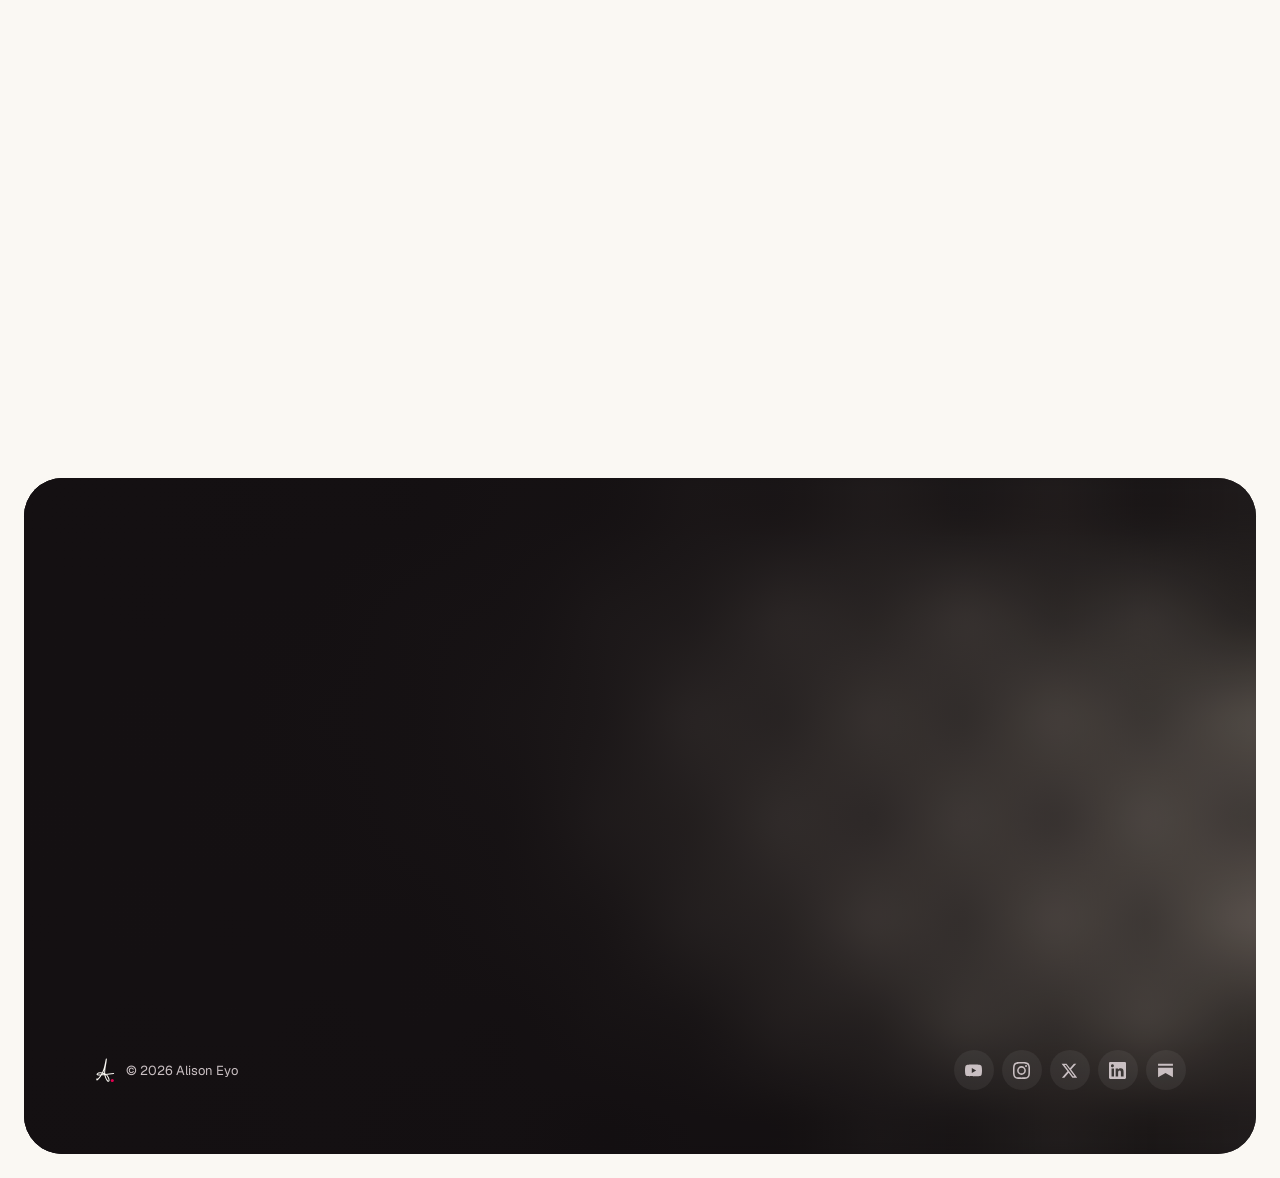
==== commit 2424ba68: "Add the webinar replay page and take the date off /job /replay: the replay page with the Career OS o" ====
--- a/job/index.html
+++ b/job/index.html
@@ -4,7 +4,7 @@
 <meta charset="utf-8">
 <meta name="viewport" content="width=device-width, initial-scale=1">
 <title>Land a High Paying Role in a New Industry · Free Webinar</title>
-<meta name="description" content="Free live webinar with Alison Eyo, Sat 24 Oct, 8pm WAT. Learn to use your existing skills to land a better paying role in a new industry. Free resume template.">
+<meta name="description" content="Free live webinar with Alison Eyo. Learn to use your existing skills to land a better paying role in a new industry. Free resume template.">
 <link rel="canonical" href="https://www.thealisoneyo.com/job/">
 <meta name="robots" content="index, follow, max-image-preview:large">
 <meta name="author" content="Alison Eyo">
@@ -15,11 +15,11 @@
 <meta property="og:locale" content="en_GB">
 <meta property="og:url" content="https://www.thealisoneyo.com/job/">
 <meta property="og:title" content="Land a high paying role in a new industry · Free webinar">
-<meta property="og:description" content="Free live webinar with Alison Eyo, Sat 24 Oct, 8pm WAT. Use your existing skills to land a better paying role in a new industry.">
+<meta property="og:description" content="Free live webinar with Alison Eyo. Use your existing skills to land a better paying role in a new industry.">
 <meta property="og:image" content="https://www.thealisoneyo.com/job/assets/og-image-wat.jpg">
 <meta property="og:image:width" content="1200">
 <meta property="og:image:height" content="630">
-<meta property="og:image:alt" content="Land a high paying role in a new industry. Free live webinar with Alison Eyo, Sat 24 Oct, 8pm WAT.">
+<meta property="og:image:alt" content="Land a high paying role in a new industry. Free live webinar with Alison Eyo.">
 <meta name="twitter:card" content="summary_large_image">
 <meta name="twitter:site" content="@thealisoneyo">
 <meta name="twitter:creator" content="@thealisoneyo">
@@ -119,8 +119,6 @@
       </a>
       <div class="live nav-live">
         <span class="live-label"><span class="live-dot"></span>Live webinar</span>
-        <span class="live-sep">/</span><span data-nav-date>24 Oct</span>
-        <span class="live-sep">/</span><span data-nav-time>8pm WAT</span>
       </div>
       <a href="#register" class="nav-cta">Save your spot</a>
     </header>
@@ -129,8 +127,6 @@
       <div class="hero-live" data-reveal>
         <div class="live">
           <span class="live-label"><span class="live-dot"></span>Live webinar</span>
-          <span class="live-sep">/</span><span data-nav-date>24 Oct</span>
-          <span class="live-sep">/</span><span data-nav-time>8pm WAT</span>
         </div>
       </div>
       <h1 class="hero-title" data-reveal>Land a high paying role in a <span class="pink">new industry</span></h1>
@@ -369,13 +365,11 @@
       <div class="register-inner">
         <div class="register-main" data-reveal>
           <div class="eyebrow eyebrow-dark"><span class="eyebrow-dot eyebrow-dot-green"></span>Live online · Free</div>
-          <h2 class="big-date"><span data-big-date>Sat 24 Oct</span><br><span class="pink-dark" data-big-time>8pm WAT</span></h2>
+          <h2 class="big-date">Reserve<br><span class="pink-dark">your spot</span></h2>
 
           <div class="signup-embed">
             <div data-serlzo-form="f9dd63874dc27eadd3" data-serlzo-title="Reserve your free seat" data-serlzo-min-height="320px"></div>
           </div>
-
-          <p class="london-note" data-london-note hidden></p>
         </div>
 
         <footer class="footer">
--- a/job/styles.css
+++ b/job/styles.css
@@ -352,12 +352,12 @@
 .pv-seek::-moz-range-thumb{width:12px;height:12px;border:0;border-radius:50%;background:#E50050;box-shadow:0 0 0 3px rgba(229,0,80,.18)}
 .pv-seek:focus-visible{outline:2px solid #E50050;outline-offset:2px;border-radius:4px}
 .pv-cover{position:absolute;inset:0;z-index:-1;width:100%;height:100%;object-fit:cover;display:block}
-.pv-screen iframe{z-index:5;opacity:0;transition:opacity .5s ease}
+.pv-screen iframe{z-index:5;opacity:0;pointer-events:none;transition:opacity .5s ease}
 /* Size the player to cover the screen like object-fit: cover, so YouTube adds no black bars
    (the screen is a little narrower than 9:16 because of the bezel); the overflow is clipped. */
 .pv-screen{container-type:size}
 .pv-screen iframe{inset:auto;left:50%;top:50%;width:max(100cqw,100cqh * 9 / 16);height:max(100cqh,100cqw * 16 / 9);transform:translate(-50%,-50%)}
-.pv-screen iframe.is-on{opacity:1}
+.pv-screen iframe.is-on{opacity:1;pointer-events:auto}
 
 /* Glow */
 .pv-glow{position:absolute;inset:-14% -40%;z-index:-1;pointer-events:none;
@@ -827,12 +827,6 @@
   box-shadow: 0 40px 80px -40px rgba(0,0,0,.6);
 }
 .signup-embed iframe { width: 100%; border: 0; display: block; }
-.london-note {
-  margin: 24px 0 0;
-  font-size: 15px;
-  color: var(--muted-dark);
-  text-align: center;
-}
 
 .footer {
   margin-top: clamp(72px,9vw,128px);
